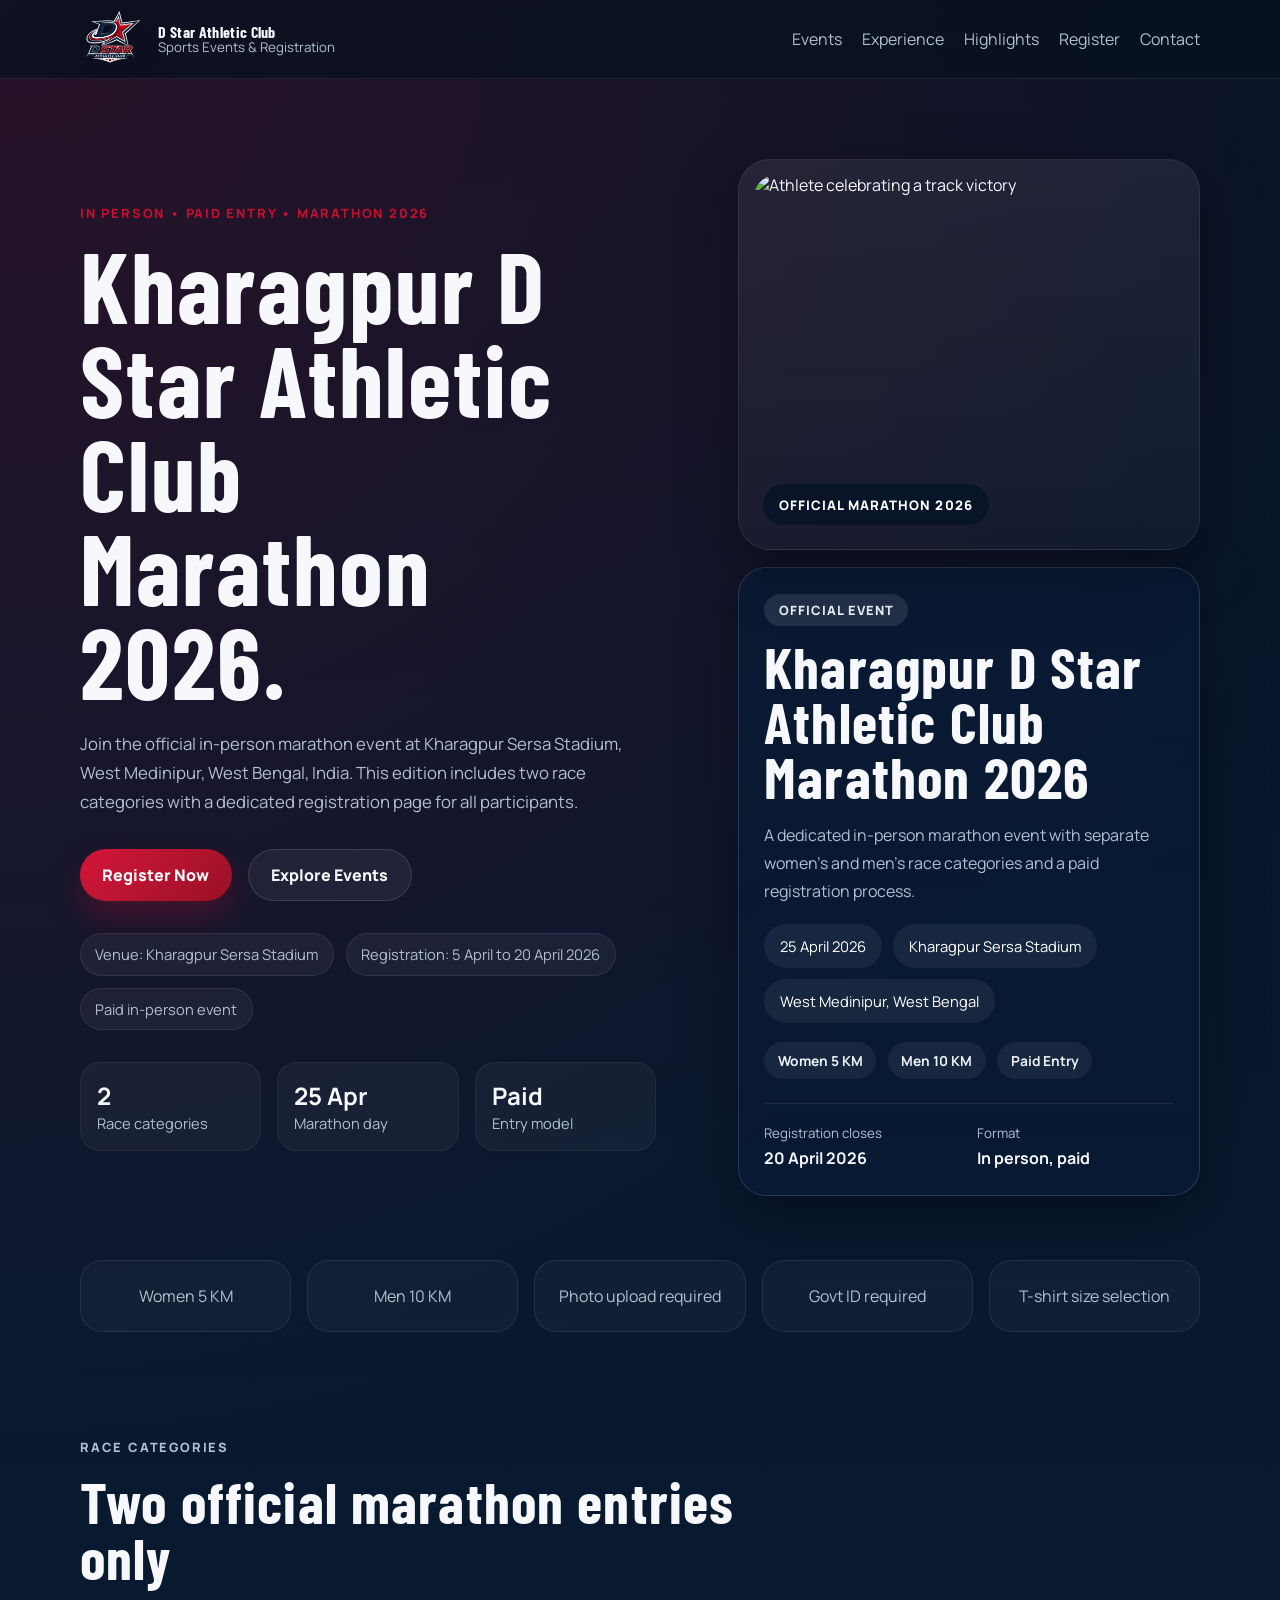
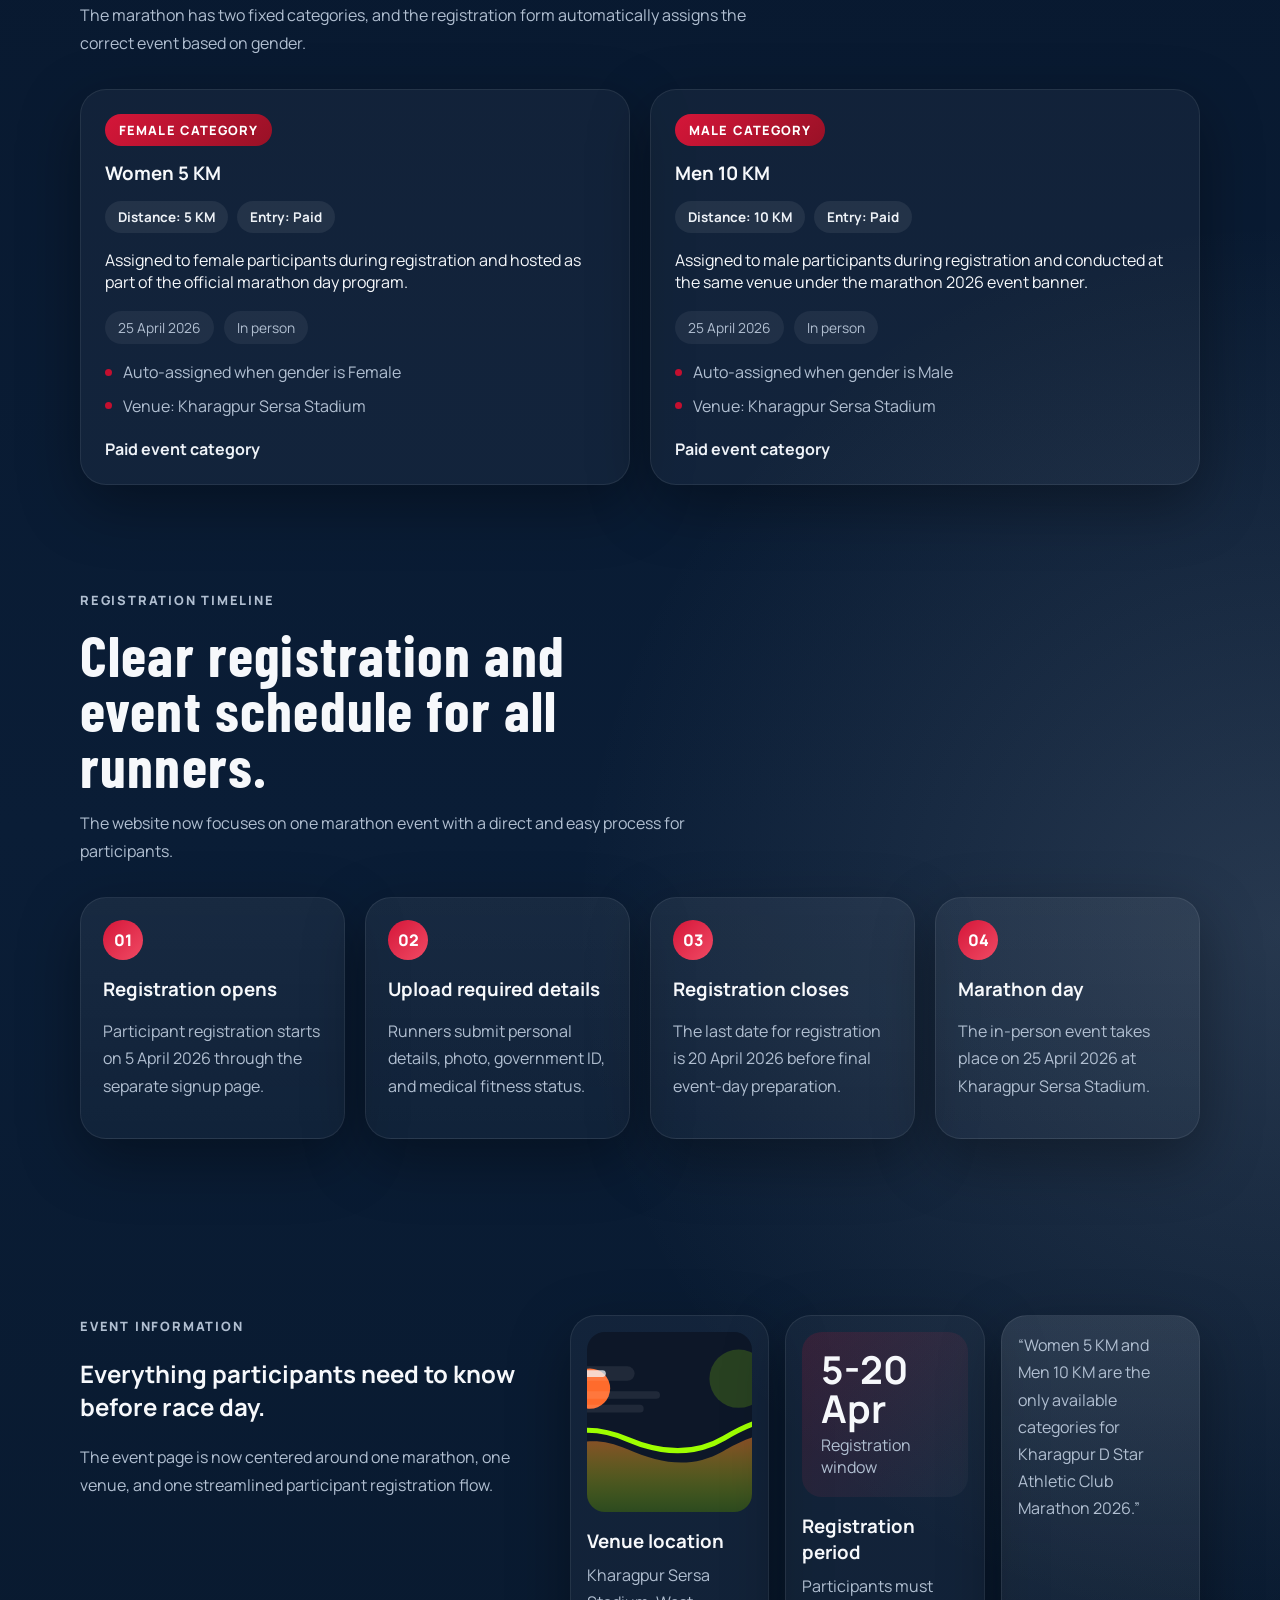
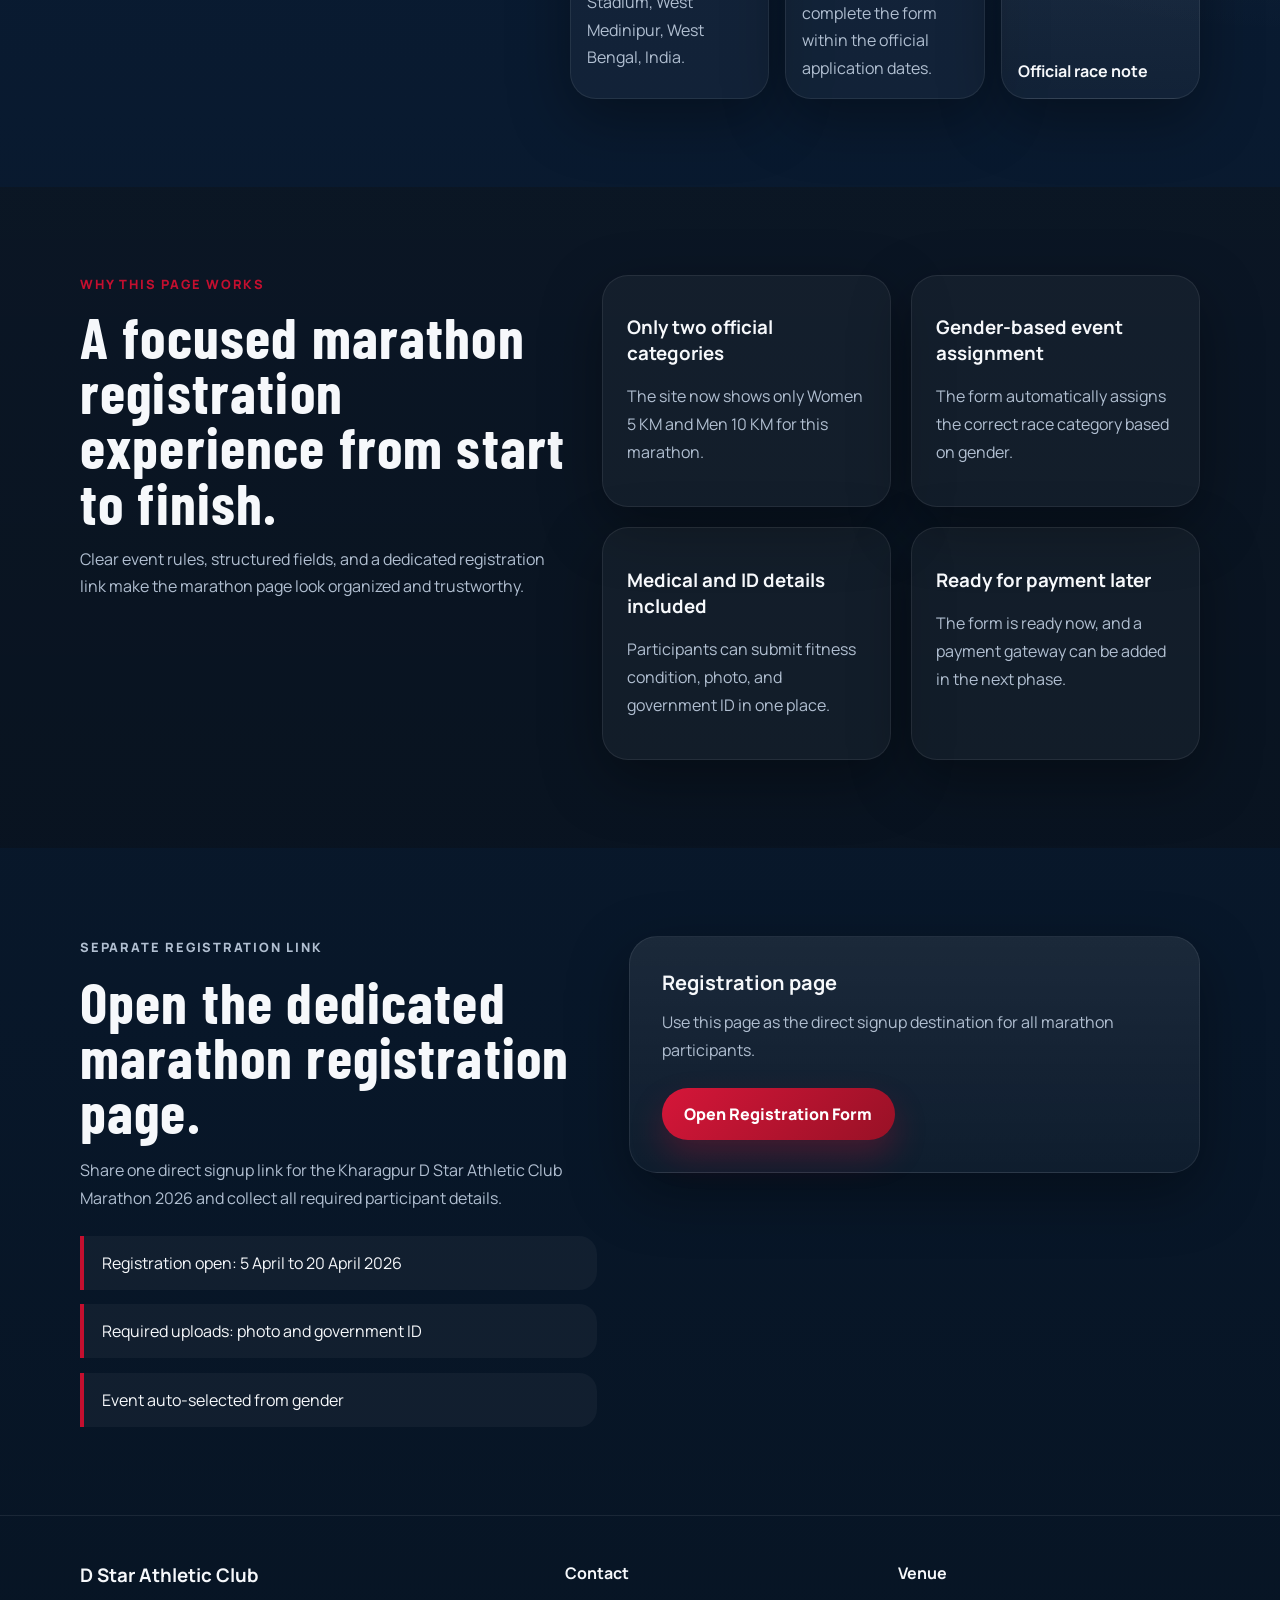
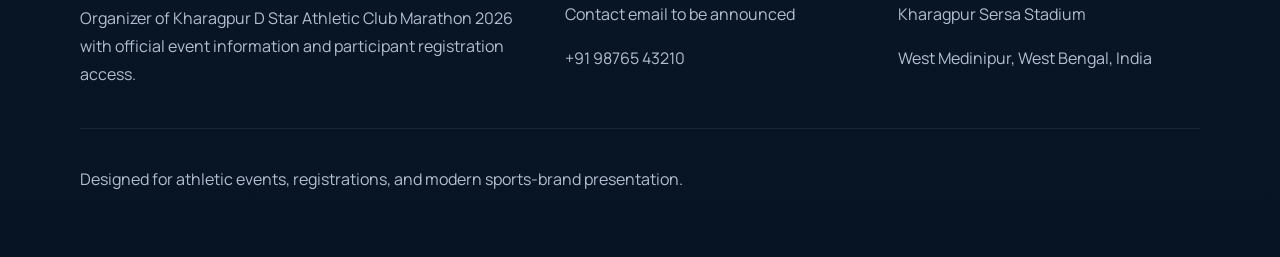
==== index.html @ 52918bdb "Update marathon website content and registration flow" ====
<!DOCTYPE html>
<html lang="en">
  <head>
    <meta charset="UTF-8" />
    <meta name="viewport" content="width=device-width, initial-scale=1.0" />
    <title>Kharagpur D Star Athletic Club Marathon 2026</title>
    <meta
      name="description"
      content="Register for the Kharagpur D Star Athletic Club Marathon 2026 at Sersa Stadium, West Medinipur, West Bengal, India."
    />
    <meta
      name="keywords"
      content="Kharagpur D Star Athletic Club Marathon 2026, D Star Athletic Club, Kharagpur marathon, West Medinipur marathon, West Bengal marathon, marathon registration, women 5 km, men 10 km"
    />
    <meta name="author" content="D Star Athletic Club" />
    <meta name="robots" content="index, follow" />
    <meta property="og:type" content="website" />
    <meta property="og:title" content="Kharagpur D Star Athletic Club Marathon 2026 | D Star Athletic Club" />
    <meta
      property="og:description"
      content="Official event page for Kharagpur D Star Athletic Club Marathon 2026 with venue details, race categories, and registration information."
    />
    <meta property="og:site_name" content="D Star Athletic Club" />
    <meta property="og:image" content="./assets/logo.png" />
    <meta name="twitter:card" content="summary_large_image" />
    <meta name="twitter:title" content="Kharagpur D Star Athletic Club Marathon 2026 | D Star Athletic Club" />
    <meta
      name="twitter:description"
      content="Official marathon event page for Kharagpur D Star Athletic Club Marathon 2026."
    />
    <meta name="twitter:image" content="./assets/logo.png" />
    <script type="application/ld+json">
      {
        "@context": "https://schema.org",
        "@type": "SportsEvent",
        "name": "Kharagpur D Star Athletic Club Marathon 2026",
        "description": "Official in-person paid marathon event organized by D Star Athletic Club with Women 5 KM and Men 10 KM categories.",
        "eventAttendanceMode": "https://schema.org/OfflineEventAttendanceMode",
        "eventStatus": "https://schema.org/EventScheduled",
        "startDate": "2026-04-25",
        "location": {
          "@type": "Place",
          "name": "Kharagpur Sersa Stadium",
          "address": {
            "@type": "PostalAddress",
            "addressLocality": "Kharagpur",
            "addressRegion": "West Bengal",
            "addressCountry": "India"
          }
        },
        "organizer": {
          "@type": "SportsOrganization",
          "name": "D Star Athletic Club"
        }
      }
    </script>
    <link rel="preconnect" href="https://fonts.googleapis.com" />
    <link rel="preconnect" href="https://fonts.gstatic.com" crossorigin />
    <link
      href="https://fonts.googleapis.com/css2?family=Barlow+Condensed:wght@500;600;700&family=Manrope:wght@400;500;700;800&display=swap"
      rel="stylesheet"
    />
    <link rel="stylesheet" href="./styles.css" />
  </head>
  <body>
    <header class="site-header">
      <div class="container nav">
        <a class="brand" href="#top">
          <img class="brand-logo" src="./assets/logo.png" alt="D Star Athletic Club logo" />
          <span class="brand-text">
            <strong>D Star Athletic Club</strong>
            <small>Sports Events & Registration</small>
          </span>
        </a>
        <button class="menu-toggle" id="menuToggle" aria-expanded="false" aria-controls="siteNav" aria-label="Open menu">
          <span></span>
          <span></span>
          <span></span>
        </button>
        <nav class="nav-links" id="siteNav">
          <a href="#events">Events</a>
          <a href="#experience">Experience</a>
          <a href="#highlights">Highlights</a>
          <a href="./register.html">Register</a>
          <a href="#contact">Contact</a>
        </nav>
      </div>
    </header>

    <main id="top">
      <section class="hero">
        <div class="container hero-grid">
          <div class="hero-copy">
            <p class="eyebrow">In Person • Paid Entry • Marathon 2026</p>
            <h1>Kharagpur D Star Athletic Club Marathon 2026.</h1>
            <p class="hero-text">
              Join the official in-person marathon event at Kharagpur Sersa
              Stadium, West Medinipur, West Bengal, India. This edition includes
              two race categories with a dedicated registration page for all participants.
            </p>
            <div class="hero-actions">
              <a class="button button-primary" href="./register.html">Register Now</a>
              <a class="button button-secondary" href="#events">Explore Events</a>
            </div>
            <div class="trust-row">
              <span>Venue: Kharagpur Sersa Stadium</span>
              <span>Registration: 5 April to 20 April 2026</span>
              <span>Paid in-person event</span>
            </div>
            <div class="hero-stats">
              <div>
                <strong>2</strong>
                <span>Race categories</span>
              </div>
              <div>
                <strong>25 Apr</strong>
                <span>Marathon day</span>
              </div>
              <div>
                <strong>Paid</strong>
                <span>Entry model</span>
              </div>
            </div>
          </div>

          <div class="hero-panel">
            <div class="hero-visual-shell">
              <img
                class="hero-visual"
                src="https://cdn.britannica.com/15/257915-050-B3391057/Noah-Lyles-gold-medal-win-Mens-Relay-World-Athletics-Championships-Budapest-2023.jpg"
                alt="Athlete celebrating a track victory"
              />
              <div class="hero-visual-badge">Official Marathon 2026</div>
            </div>
            <div class="floating-card hero-event-card">
              <span class="chip">Official Event</span>
              <h2>Kharagpur D Star Athletic Club Marathon 2026</h2>
              <p>
                A dedicated in-person marathon event with separate women’s and
                men’s race categories and a paid registration process.
              </p>
              <ul class="event-meta">
                <li>25 April 2026</li>
                <li>Kharagpur Sersa Stadium</li>
                <li>West Medinipur, West Bengal</li>
              </ul>
              <div class="hero-card-highlights">
                <span>Women 5 KM</span>
                <span>Men 10 KM</span>
                <span>Paid Entry</span>
              </div>
              <div class="panel-footer">
                <div>
                  <small>Registration closes</small>
                  <strong>20 April 2026</strong>
                </div>
                <div>
                  <small>Format</small>
                  <strong>In person, paid</strong>
                </div>
              </div>
            </div>
          </div>
        </div>
      </section>

      <section class="partner-strip" aria-label="Program strengths">
        <div class="container partner-row">
          <span>Women 5 KM</span>
          <span>Men 10 KM</span>
          <span>Photo upload required</span>
          <span>Govt ID required</span>
          <span>T-shirt size selection</span>
        </div>
      </section>

      <section class="section" id="events">
        <div class="container">
          <div class="section-heading">
            <p class="eyebrow">Race Categories</p>
            <h2>Two official marathon entries only</h2>
            <p>
              The marathon has two fixed categories, and the registration form
              automatically assigns the correct event based on gender.
            </p>
          </div>

          <div class="event-grid event-grid-two">
            <article class="info-card">
              <span class="event-tag">Female Category</span>
              <h3>Women 5 KM</h3>
              <div class="event-quickline">
                <span>Distance: 5 KM</span>
                <span>Entry: Paid</span>
              </div>
              <p>
                Assigned to female participants during registration and hosted
                as part of the official marathon day program.
              </p>
              <div class="card-meta">
                <span>25 April 2026</span>
                <span>In person</span>
              </div>
              <ul class="event-points">
                <li>Auto-assigned when gender is Female</li>
                <li>Venue: Kharagpur Sersa Stadium</li>
              </ul>
              <strong>Paid event category</strong>
            </article>
            <article class="info-card">
              <span class="event-tag">Male Category</span>
              <h3>Men 10 KM</h3>
              <div class="event-quickline">
                <span>Distance: 10 KM</span>
                <span>Entry: Paid</span>
              </div>
              <p>
                Assigned to male participants during registration and conducted
                at the same venue under the marathon 2026 event banner.
              </p>
              <div class="card-meta">
                <span>25 April 2026</span>
                <span>In person</span>
              </div>
              <ul class="event-points">
                <li>Auto-assigned when gender is Male</li>
                <li>Venue: Kharagpur Sersa Stadium</li>
              </ul>
              <strong>Paid event category</strong>
            </article>
          </div>
        </div>
      </section>

      <section class="section schedule-section" id="experience">
        <div class="container">
          <div class="section-heading narrow">
            <p class="eyebrow">Registration Timeline</p>
            <h2>Clear registration and event schedule for all runners.</h2>
            <p>
              The website now focuses on one marathon event with a direct and
              easy process for participants.
            </p>
          </div>
          <div class="timeline-grid">
            <article class="timeline-card">
              <span>01</span>
              <h3>Registration opens</h3>
              <p>Participant registration starts on 5 April 2026 through the separate signup page.</p>
            </article>
            <article class="timeline-card">
              <span>02</span>
              <h3>Upload required details</h3>
              <p>Runners submit personal details, photo, government ID, and medical fitness status.</p>
            </article>
            <article class="timeline-card">
              <span>03</span>
              <h3>Registration closes</h3>
              <p>The last date for registration is 20 April 2026 before final event-day preparation.</p>
            </article>
            <article class="timeline-card">
              <span>04</span>
              <h3>Marathon day</h3>
              <p>The in-person event takes place on 25 April 2026 at Kharagpur Sersa Stadium.</p>
            </article>
          </div>
        </div>
      </section>

      <section class="section gallery-section">
        <div class="container gallery-grid">
          <div class="gallery-copy">
            <p class="eyebrow">Event Information</p>
            <h2>Everything participants need to know before race day.</h2>
            <p>
              The event page is now centered around one marathon, one venue,
              and one streamlined participant registration flow.
            </p>
          </div>
          <div class="gallery-cards">
            <article class="gallery-card">
              <img src="./assets/event-wave.svg" alt="Abstract football arena event artwork" />
              <div>
                <h3>Venue location</h3>
                <p>Kharagpur Sersa Stadium, West Medinipur, West Bengal, India.</p>
              </div>
            </article>
            <article class="gallery-card">
              <div class="gallery-stat">
                <strong>5-20 Apr</strong>
                <span>Registration window</span>
              </div>
              <div>
                <h3>Registration period</h3>
                <p>Participants must complete the form within the official application dates.</p>
              </div>
            </article>
            <article class="gallery-card quote-card">
              <p>
                “Women 5 KM and Men 10 KM are the only available categories for
                Kharagpur D Star Athletic Club Marathon 2026.”
              </p>
              <strong>Official race note</strong>
            </article>
          </div>
        </div>
      </section>

      <section class="section section-dark" id="highlights">
        <div class="container highlights-grid">
          <div>
            <p class="eyebrow">Why This Page Works</p>
            <h2>A focused marathon registration experience from start to finish.</h2>
            <p class="section-lead">
              Clear event rules, structured fields, and a dedicated registration
              link make the marathon page look organized and trustworthy.
            </p>
          </div>
          <div class="feature-list">
            <article class="feature-item">
              <h3>Only two official categories</h3>
              <p>
                The site now shows only Women 5 KM and Men 10 KM for this marathon.
              </p>
            </article>
            <article class="feature-item">
              <h3>Gender-based event assignment</h3>
              <p>
                The form automatically assigns the correct race category based on gender.
              </p>
            </article>
            <article class="feature-item">
              <h3>Medical and ID details included</h3>
              <p>
                Participants can submit fitness condition, photo, and government ID in one place.
              </p>
            </article>
            <article class="feature-item">
              <h3>Ready for payment later</h3>
              <p>
                The form is ready now, and a payment gateway can be added in the next phase.
              </p>
            </article>
          </div>
        </div>
      </section>

      <section class="section registration-section" id="register">
        <div class="container cta-panel">
          <div class="registration-copy">
            <p class="eyebrow">Separate Registration Link</p>
            <h2>Open the dedicated marathon registration page.</h2>
            <p>
              Share one direct signup link for the Kharagpur D Star Athletic Club
              Marathon 2026 and collect all required participant details.
            </p>
            <div class="check-list">
              <div>Registration open: 5 April to 20 April 2026</div>
              <div>Required uploads: photo and government ID</div>
              <div>Event auto-selected from gender</div>
            </div>
          </div>
          <div class="cta-box">
            <strong>Registration page</strong>
            <p>Use this page as the direct signup destination for all marathon participants.</p>
            <a class="button button-primary" href="./register.html">Open Registration Form</a>
          </div>
        </div>
      </section>
    </main>

    <footer class="site-footer" id="contact">
      <div class="container footer-grid">
        <div>
          <h3>D Star Athletic Club</h3>
          <p>
            Organizer of Kharagpur D Star Athletic Club Marathon 2026 with
            official event information and participant registration access.
          </p>
        </div>
        <div>
          <h4>Contact</h4>
          <p>Contact email to be announced</p>
          <p>+91 98765 43210</p>
        </div>
        <div>
          <h4>Venue</h4>
          <p>Kharagpur Sersa Stadium</p>
          <p>West Medinipur, West Bengal, India</p>
        </div>
      </div>
      <div class="container footer-bottom">
        <p>Designed for athletic events, registrations, and modern sports-brand presentation.</p>
      </div>
    </footer>

    <script src="./script.js"></script>
  </body>
</html>
---- styles.css ----
:root {
  --bg: #061326;
  --bg-soft: #0d2442;
  --panel: rgba(8, 26, 52, 0.82);
  --panel-solid: #0c2240;
  --panel-border: rgba(190, 201, 216, 0.18);
  --text: #f6f8fb;
  --muted: #b1bfd1;
  --primary: #c40f2f;
  --primary-deep: #981126;
  --accent: #d7dde6;
  --accent-soft: #eef2f7;
  --white: #ffffff;
  --shadow: 0 20px 60px rgba(0, 0, 0, 0.34);
}

* {
  box-sizing: border-box;
}

html {
  scroll-behavior: smooth;
}

body {
  margin: 0;
  font-family: "Manrope", sans-serif;
  color: var(--text);
  overflow-x: hidden;
  background:
    radial-gradient(circle at top left, rgba(196, 15, 47, 0.18), transparent 28%),
    radial-gradient(circle at right, rgba(215, 221, 230, 0.14), transparent 25%),
    linear-gradient(180deg, #061326 0%, #0a1d36 48%, #071423 100%);
}

a {
  color: inherit;
  text-decoration: none;
}

.container {
  width: min(1120px, calc(100% - 2rem));
  margin: 0 auto;
}

.site-header {
  position: sticky;
  top: 0;
  z-index: 10;
  backdrop-filter: blur(18px);
  background: rgba(8, 17, 31, 0.72);
  border-bottom: 1px solid rgba(255, 255, 255, 0.08);
}

.nav {
  display: flex;
  align-items: center;
  justify-content: space-between;
  gap: 1.5rem;
  min-height: 78px;
  position: relative;
}

.brand {
  display: inline-flex;
  align-items: center;
  gap: 0.9rem;
}

.brand-logo {
  width: 64px;
  height: 64px;
  object-fit: contain;
  filter: drop-shadow(0 10px 20px rgba(0, 0, 0, 0.28));
}

.brand-text {
  display: flex;
  flex-direction: column;
  line-height: 1.05;
}

.brand-text strong,
.hero h1,
.section-heading h2,
.highlights-grid h2,
.registration-copy h2,
.floating-card h2 {
  font-family: "Barlow Condensed", sans-serif;
  letter-spacing: 0.02em;
}

.brand-text small {
  color: var(--muted);
}

.nav-links {
  display: flex;
  gap: 1.25rem;
  color: var(--muted);
}

.nav-links a:hover {
  color: var(--white);
}

.menu-toggle {
  display: none;
  width: 48px;
  height: 48px;
  padding: 0;
  border: 1px solid rgba(255, 255, 255, 0.12);
  border-radius: 14px;
  background: rgba(255, 255, 255, 0.04);
  cursor: pointer;
}

.menu-toggle span {
  display: block;
  width: 18px;
  height: 2px;
  margin: 4px auto;
  background: var(--white);
  border-radius: 999px;
}

.hero {
  padding: 5rem 0 4rem;
  position: relative;
}

.hero-grid,
.registration-grid,
.highlights-grid,
.footer-grid {
  display: grid;
  gap: 2rem;
}

.inner-hero-grid,
.cta-panel {
  display: grid;
  grid-template-columns: 0.95fr 1.05fr;
  gap: 2rem;
  align-items: start;
}

.form-stack {
  display: grid;
  gap: 1.25rem;
}

.hero-grid,
.registration-grid {
  grid-template-columns: 1.15fr 0.85fr;
  align-items: center;
}

.eyebrow {
  margin: 0 0 1rem;
  color: var(--primary);
  text-transform: uppercase;
  letter-spacing: 0.14em;
  font-size: 0.8rem;
  font-weight: 800;
}

.hero h1 {
  margin: 0;
  font-size: clamp(3rem, 9vw, 6.2rem);
  line-height: 0.95;
  max-width: 11ch;
}

.hero-text,
.section-heading p,
.registration-copy p,
.feature-item p,
.site-footer p,
.floating-card p {
  color: var(--muted);
  line-height: 1.75;
}

.hero-text {
  max-width: 58ch;
  font-size: 1.05rem;
  margin: 1.25rem 0 0;
}

.hero-actions {
  display: flex;
  flex-wrap: wrap;
  gap: 1rem;
  margin: 2rem 0;
}

.trust-row {
  display: flex;
  flex-wrap: wrap;
  gap: 0.75rem;
  margin-bottom: 2rem;
}

.trust-row span {
  padding: 0.65rem 0.9rem;
  border-radius: 999px;
  background: rgba(255, 255, 255, 0.05);
  border: 1px solid rgba(255, 255, 255, 0.08);
  color: var(--muted);
  font-size: 0.92rem;
}

.button {
  display: inline-flex;
  align-items: center;
  justify-content: center;
  min-height: 52px;
  padding: 0 1.4rem;
  border-radius: 999px;
  font-weight: 800;
  transition: transform 0.2s ease, box-shadow 0.2s ease, background 0.2s ease;
}

.button:hover {
  transform: translateY(-2px);
}

.button-primary {
  background: linear-gradient(135deg, #d51639, var(--primary-deep));
  color: #ffffff;
  box-shadow: 0 16px 32px rgba(196, 15, 47, 0.28);
}

.button-secondary {
  background: rgba(255, 255, 255, 0.06);
  border: 1px solid rgba(255, 255, 255, 0.12);
}

.button-full {
  width: 100%;
  border: 0;
  cursor: pointer;
  font-family: inherit;
  font-size: 1rem;
}

.hero-stats {
  display: grid;
  grid-template-columns: repeat(3, minmax(0, 1fr));
  gap: 1rem;
  max-width: 36rem;
}

.hero-stats div {
  padding: 1rem;
  border-radius: 20px;
  background: rgba(255, 255, 255, 0.04);
  border: 1px solid rgba(255, 255, 255, 0.06);
}

.hero-stats strong {
  display: block;
  font-size: 1.5rem;
}

.hero-stats span {
  color: var(--muted);
  font-size: 0.92rem;
}

.hero-panel {
  display: grid;
  gap: 1.1rem;
  align-content: start;
}

.hero-visual-shell {
  position: relative;
  overflow: hidden;
  padding: 0.9rem;
  border-radius: 32px;
  background: linear-gradient(180deg, rgba(255, 255, 255, 0.07), rgba(255, 255, 255, 0.03));
  border: 1px solid rgba(255, 255, 255, 0.08);
  box-shadow: var(--shadow);
}

.hero-visual {
  display: block;
  width: 100%;
  height: 360px;
  object-fit: cover;
  object-position: center top;
  border-radius: 26px;
}

.hero-visual-badge {
  position: absolute;
  left: 1.5rem;
  bottom: 1.5rem;
  padding: 0.7rem 1rem;
  border-radius: 999px;
  background: rgba(6, 19, 38, 0.82);
  color: var(--white);
  font-size: 0.82rem;
  font-weight: 800;
  letter-spacing: 0.08em;
  text-transform: uppercase;
}

.floating-card {
  border-radius: 28px;
  padding: 1.6rem;
  border: 1px solid var(--panel-border);
  background: var(--panel);
  box-shadow: var(--shadow);
}

.hero-event-card {
  background:
    linear-gradient(180deg, rgba(8, 26, 52, 0.92), rgba(8, 26, 52, 0.82)),
    linear-gradient(135deg, rgba(196, 15, 47, 0.1), transparent 60%);
}

.panel-footer {
  display: grid;
  grid-template-columns: repeat(2, minmax(0, 1fr));
  gap: 1rem;
  margin-top: 1.5rem;
  padding-top: 1.25rem;
  border-top: 1px solid rgba(255, 255, 255, 0.08);
}

.panel-footer small {
  display: block;
  color: var(--muted);
  margin-bottom: 0.35rem;
}

.panel-footer strong {
  font-size: 1rem;
}

.hero-card-highlights {
  display: flex;
  flex-wrap: wrap;
  gap: 0.7rem;
  margin-top: 1.2rem;
}

.hero-card-highlights span {
  padding: 0.55rem 0.85rem;
  border-radius: 999px;
  background: rgba(255, 255, 255, 0.06);
  color: var(--accent-soft);
  font-size: 0.86rem;
  font-weight: 700;
}

.chip,
.event-tag {
  display: inline-flex;
  align-items: center;
  gap: 0.4rem;
  min-height: 32px;
  padding: 0 0.9rem;
  border-radius: 999px;
  font-size: 0.8rem;
  font-weight: 800;
  text-transform: uppercase;
  letter-spacing: 0.08em;
}

.chip {
  color: var(--accent-soft);
  background: rgba(215, 221, 230, 0.12);
}

.event-tag {
  color: #ffffff;
  background: linear-gradient(135deg, #d51639, var(--primary-deep));
}

.floating-card h2,
.section-heading h2,
.highlights-grid h2,
.registration-copy h2 {
  margin: 0.8rem 0;
  font-size: clamp(2.2rem, 5vw, 3.6rem);
  line-height: 0.96;
}

.event-meta {
  margin: 1.2rem 0 0;
  padding: 0;
  list-style: none;
  display: flex;
  flex-wrap: wrap;
  gap: 0.7rem;
}

.event-meta li {
  padding: 0.75rem 1rem;
  border-radius: 999px;
  color: var(--white);
  background: rgba(255, 255, 255, 0.06);
  font-size: 0.92rem;
}

.section {
  padding: 5.5rem 0;
}

.inner-hero {
  padding: 5rem 0 4rem;
}

.inner-title {
  margin: 0;
  font-family: "Barlow Condensed", sans-serif;
  font-size: clamp(2.8rem, 8vw, 5rem);
  line-height: 0.96;
}

.partner-strip {
  padding: 0 0 1rem;
}

.partner-row {
  display: grid;
  grid-template-columns: repeat(5, minmax(0, 1fr));
  gap: 1rem;
}

.partner-row span {
  display: grid;
  place-items: center;
  min-height: 72px;
  text-align: center;
  border-radius: 22px;
  color: var(--muted);
  border: 1px solid rgba(255, 255, 255, 0.08);
  background: rgba(255, 255, 255, 0.03);
}

.section-heading {
  max-width: 44rem;
  margin-bottom: 2rem;
}

.section-heading.narrow {
  max-width: 38rem;
}

.event-grid,
.feature-list,
.timeline-grid {
  display: grid;
  gap: 1.25rem;
}

.event-grid {
  grid-template-columns: repeat(3, minmax(0, 1fr));
}

.event-grid-two {
  grid-template-columns: repeat(2, minmax(0, 1fr));
}

.info-card,
.feature-item,
.registration-form,
.timeline-card,
.mini-panel {
  border-radius: 26px;
  border: 1px solid rgba(255, 255, 255, 0.08);
  background: rgba(255, 255, 255, 0.04);
  box-shadow: var(--shadow);
}

.info-card,
.feature-item {
  padding: 1.5rem;
}

.info-card h3,
.feature-item h3,
.site-footer h3,
.site-footer h4 {
  margin: 0.9rem 0 0.7rem;
}

.info-card strong {
  display: inline-block;
  margin-top: 1.2rem;
  color: var(--accent-soft);
}

.event-quickline {
  display: flex;
  flex-wrap: wrap;
  gap: 0.6rem;
  margin: 0.9rem 0 0.7rem;
}

.event-quickline span {
  padding: 0.45rem 0.8rem;
  border-radius: 999px;
  background: rgba(255, 255, 255, 0.07);
  color: var(--accent-soft);
  font-size: 0.84rem;
  font-weight: 700;
}

.event-points {
  margin: 1rem 0 0;
  padding: 0;
  list-style: none;
  display: grid;
  gap: 0.55rem;
}

.event-points li {
  color: var(--muted);
  line-height: 1.55;
  padding-left: 1.1rem;
  position: relative;
}

.event-points li::before {
  content: "";
  position: absolute;
  left: 0;
  top: 0.55rem;
  width: 0.42rem;
  height: 0.42rem;
  border-radius: 999px;
  background: var(--primary);
}

.card-meta {
  display: flex;
  flex-wrap: wrap;
  gap: 0.65rem;
  margin-top: 1.1rem;
}

.card-meta span {
  padding: 0.45rem 0.8rem;
  border-radius: 999px;
  background: rgba(255, 255, 255, 0.06);
  color: var(--muted);
  font-size: 0.86rem;
}

.schedule-section {
  padding-top: 1rem;
}

.timeline-grid {
  grid-template-columns: repeat(4, minmax(0, 1fr));
}

.timeline-card {
  padding: 1.4rem;
  background: linear-gradient(180deg, rgba(255, 255, 255, 0.06), rgba(255, 255, 255, 0.03));
}

.timeline-card span {
  display: inline-grid;
  place-items: center;
  width: 2.5rem;
  height: 2.5rem;
  border-radius: 999px;
  background: linear-gradient(135deg, #d51639, #f04a64);
  color: #ffffff;
  font-weight: 800;
}

.timeline-card h3 {
  margin: 1rem 0 0.65rem;
}

.timeline-card p,
.section-lead {
  color: var(--muted);
  line-height: 1.7;
}

.gallery-grid {
  display: grid;
  grid-template-columns: 0.85fr 1.15fr;
  gap: 1.5rem;
  align-items: start;
}

.gallery-copy p {
  color: var(--muted);
  line-height: 1.75;
}

.gallery-cards {
  display: grid;
  grid-template-columns: repeat(3, minmax(0, 1fr));
  gap: 1rem;
}

.gallery-card {
  min-height: 100%;
  padding: 1rem;
  border-radius: 26px;
  border: 1px solid rgba(255, 255, 255, 0.08);
  background: rgba(255, 255, 255, 0.04);
  box-shadow: var(--shadow);
}

.gallery-card img {
  display: block;
  width: 100%;
  height: 180px;
  object-fit: cover;
  border-radius: 18px;
  margin-bottom: 1rem;
}

.gallery-card h3 {
  margin: 0 0 0.5rem;
}

.gallery-card p {
  margin: 0;
  color: var(--muted);
  line-height: 1.7;
}

.gallery-stat {
  display: grid;
  place-items: start;
  gap: 0.35rem;
  padding: 1.2rem;
  margin-bottom: 1rem;
  border-radius: 20px;
  background: linear-gradient(135deg, rgba(196, 15, 47, 0.18), rgba(255, 255, 255, 0.03));
}

.gallery-stat strong {
  font-size: 2.4rem;
  line-height: 1;
}

.gallery-stat span,
.footer-bottom p {
  color: var(--muted);
}

.quote-card {
  display: flex;
  flex-direction: column;
  justify-content: space-between;
  background: linear-gradient(180deg, rgba(215, 221, 230, 0.12), rgba(255, 255, 255, 0.04));
}

.quote-card strong {
  margin-top: 1rem;
}

.section-dark {
  background:
    linear-gradient(180deg, rgba(255, 255, 255, 0.02), rgba(255, 255, 255, 0.01)),
    rgba(5, 11, 20, 0.55);
}

.highlights-grid {
  grid-template-columns: 0.9fr 1.1fr;
}

.feature-list {
  grid-template-columns: repeat(2, minmax(0, 1fr));
}

.registration-section {
  position: relative;
}

.selection-panel {
  padding: 1.4rem;
  border-radius: 28px;
  border: 1px solid rgba(255, 255, 255, 0.08);
  background: linear-gradient(180deg, rgba(255, 255, 255, 0.08), rgba(255, 255, 255, 0.03));
  box-shadow: var(--shadow);
}

.event-selection-grid {
  display: grid;
  grid-template-columns: repeat(2, minmax(0, 1fr));
  gap: 1rem;
}

.event-choice {
  padding: 1rem;
  text-align: left;
  border-radius: 22px;
  border: 1px solid rgba(255, 255, 255, 0.08);
  background: rgba(255, 255, 255, 0.04);
  color: var(--text);
  cursor: pointer;
  transition: transform 0.2s ease, border-color 0.2s ease, background 0.2s ease;
}

.event-choice:hover {
  transform: translateY(-2px);
  border-color: rgba(196, 15, 47, 0.45);
}

.event-choice.is-selected {
  background: linear-gradient(180deg, rgba(196, 15, 47, 0.18), rgba(255, 255, 255, 0.04));
  border-color: rgba(196, 15, 47, 0.7);
  box-shadow: 0 18px 32px rgba(196, 15, 47, 0.12);
}

.event-choice strong,
.event-choice small,
.selected-event-banner strong,
.success-card h4 {
  display: block;
}

.event-choice strong {
  margin: 0.5rem 0 0.35rem;
  font-size: 1rem;
}

.event-choice small {
  color: var(--muted);
  line-height: 1.5;
}

.event-choice-line {
  display: block;
  margin-top: 0.45rem;
  color: var(--muted);
  font-size: 0.88rem;
  line-height: 1.45;
}

.event-choice-tag,
.success-badge {
  display: inline-flex;
  align-items: center;
  min-height: 28px;
  padding: 0 0.75rem;
  border-radius: 999px;
  background: rgba(255, 255, 255, 0.08);
  color: var(--accent-soft);
  font-size: 0.78rem;
  font-weight: 800;
  text-transform: uppercase;
  letter-spacing: 0.08em;
}

.cta-box {
  padding: 2rem;
  border-radius: 28px;
  border: 1px solid rgba(255, 255, 255, 0.08);
  background: linear-gradient(180deg, rgba(255, 255, 255, 0.08), rgba(255, 255, 255, 0.03));
  box-shadow: var(--shadow);
}

.cta-box strong {
  display: block;
  margin-bottom: 0.75rem;
  font-size: 1.25rem;
}

.cta-box p {
  margin: 0 0 1.5rem;
  color: var(--muted);
  line-height: 1.75;
}

.check-list {
  display: grid;
  gap: 0.9rem;
  margin-top: 1.5rem;
}

.check-list div {
  padding: 1rem 1.1rem;
  border-left: 4px solid var(--primary);
  border-radius: 0 18px 18px 0;
  background: rgba(255, 255, 255, 0.04);
}

.mini-panel {
  margin-top: 1.4rem;
  padding: 1.2rem 1.25rem;
  background: linear-gradient(180deg, rgba(196, 15, 47, 0.12), rgba(255, 255, 255, 0.03));
}

.payment-note {
  margin-bottom: 1rem;
}

.mini-panel strong {
  display: block;
  margin-bottom: 0.5rem;
}

.mini-panel p {
  margin: 0;
  color: var(--muted);
}

.registration-form {
  padding: 1.6rem;
  background: linear-gradient(180deg, rgba(255, 255, 255, 0.08), rgba(255, 255, 255, 0.03));
}

.selected-event-banner {
  margin-bottom: 1.1rem;
  padding: 1rem 1.1rem;
  border-radius: 18px;
  background: rgba(255, 255, 255, 0.05);
  border: 1px solid rgba(255, 255, 255, 0.08);
}

.selected-event-banner span {
  display: block;
  margin-bottom: 0.35rem;
  color: var(--muted);
  font-size: 0.85rem;
}

.form-grid {
  display: grid;
  grid-template-columns: repeat(2, minmax(0, 1fr));
  gap: 1rem;
}

.form-heading {
  margin-bottom: 1.2rem;
}

.form-heading h3 {
  margin: 0 0 0.35rem;
  font-size: 1.5rem;
}

.form-heading p {
  margin: 0;
  color: var(--muted);
}

.registration-form label {
  display: block;
  margin-bottom: 1rem;
  font-weight: 700;
  color: var(--white);
}

.registration-form input,
.registration-form select,
.registration-form textarea {
  width: 100%;
  margin-top: 0.45rem;
  min-height: 52px;
  padding: 0 1rem;
  border-radius: 16px;
  border: 1px solid rgba(255, 255, 255, 0.1);
  background: rgba(6, 12, 22, 0.6);
  color: var(--white);
  font: inherit;
}

.registration-form textarea {
  min-height: 120px;
  padding: 1rem;
  resize: vertical;
}

.registration-form input[type="file"] {
  padding: 0.8rem;
}

.registration-form input:focus,
.registration-form select:focus,
.registration-form textarea:focus {
  outline: none;
  border-color: rgba(196, 15, 47, 0.7);
  box-shadow: 0 0 0 4px rgba(196, 15, 47, 0.16);
}

.registration-form input::placeholder {
  color: #8ea0bb;
}

.registration-form select option {
  color: #111827;
}

.success-card {
  margin-top: 1rem;
  padding: 1.15rem;
  border-radius: 20px;
  border: 1px solid rgba(255, 255, 255, 0.08);
  background: linear-gradient(180deg, rgba(196, 15, 47, 0.18), rgba(255, 255, 255, 0.04));
}

.success-card h4 {
  margin: 0.8rem 0 0.45rem;
}

.success-card p {
  margin: 0;
  color: var(--accent-soft);
  line-height: 1.7;
}

.site-footer {
  padding: 2rem 0 3rem;
  border-top: 1px solid rgba(255, 255, 255, 0.08);
}

.footer-grid {
  grid-template-columns: 1.2fr 0.8fr 0.8fr;
}

.footer-bottom {
  margin-top: 1.5rem;
  padding-top: 1.25rem;
  border-top: 1px solid rgba(255, 255, 255, 0.08);
}

@media (max-width: 920px) {
  .hero-grid,
  .registration-grid,
  .highlights-grid,
  .gallery-grid,
  .inner-hero-grid,
  .cta-panel,
  .event-selection-grid,
  .form-grid,
  .event-grid,
  .partner-row,
  .timeline-grid,
  .feature-list,
  .footer-grid,
  .gallery-cards {
    grid-template-columns: 1fr;
  }
}

@media (max-width: 720px) {
  .nav {
    min-height: 72px;
  }

  .menu-toggle {
    display: inline-block;
  }

  .nav-links {
    position: absolute;
    top: calc(100% + 0.5rem);
    left: 0;
    right: 0;
    display: none;
    flex-direction: column;
    padding: 0.8rem;
    border-radius: 20px;
    background: rgba(10, 20, 37, 0.97);
    border: 1px solid rgba(255, 255, 255, 0.08);
    box-shadow: var(--shadow);
  }

  .nav-links.is-open {
    display: flex;
  }

  .nav-links a {
    padding: 0.8rem 0.9rem;
    border-radius: 14px;
  }

  .nav-links a:hover {
    background: rgba(255, 255, 255, 0.06);
  }

  .hero {
    padding-top: 3rem;
  }

  .hero-stats {
    grid-template-columns: 1fr;
  }

  .hero h1 {
    max-width: none;
  }

  .panel-footer {
    grid-template-columns: 1fr;
  }

  .hero-visual-shell {
    width: 100%;
  }

  .hero-visual {
    height: 280px;
  }

  .info-card {
    padding: 1.2rem;
  }

  .event-choice {
    padding: 1rem 0.95rem;
  }

  .event-choice strong {
    font-size: 1.05rem;
  }

  .event-choice-line {
    font-size: 0.84rem;
  }

  .event-quickline {
    gap: 0.45rem;
  }

  .event-quickline span,
  .card-meta span {
    width: 100%;
    justify-content: center;
    text-align: center;
  }

  .registration-form,
  .info-card,
  .feature-item,
  .timeline-card,
  .mini-panel,
  .floating-card {
    border-radius: 22px;
  }
}
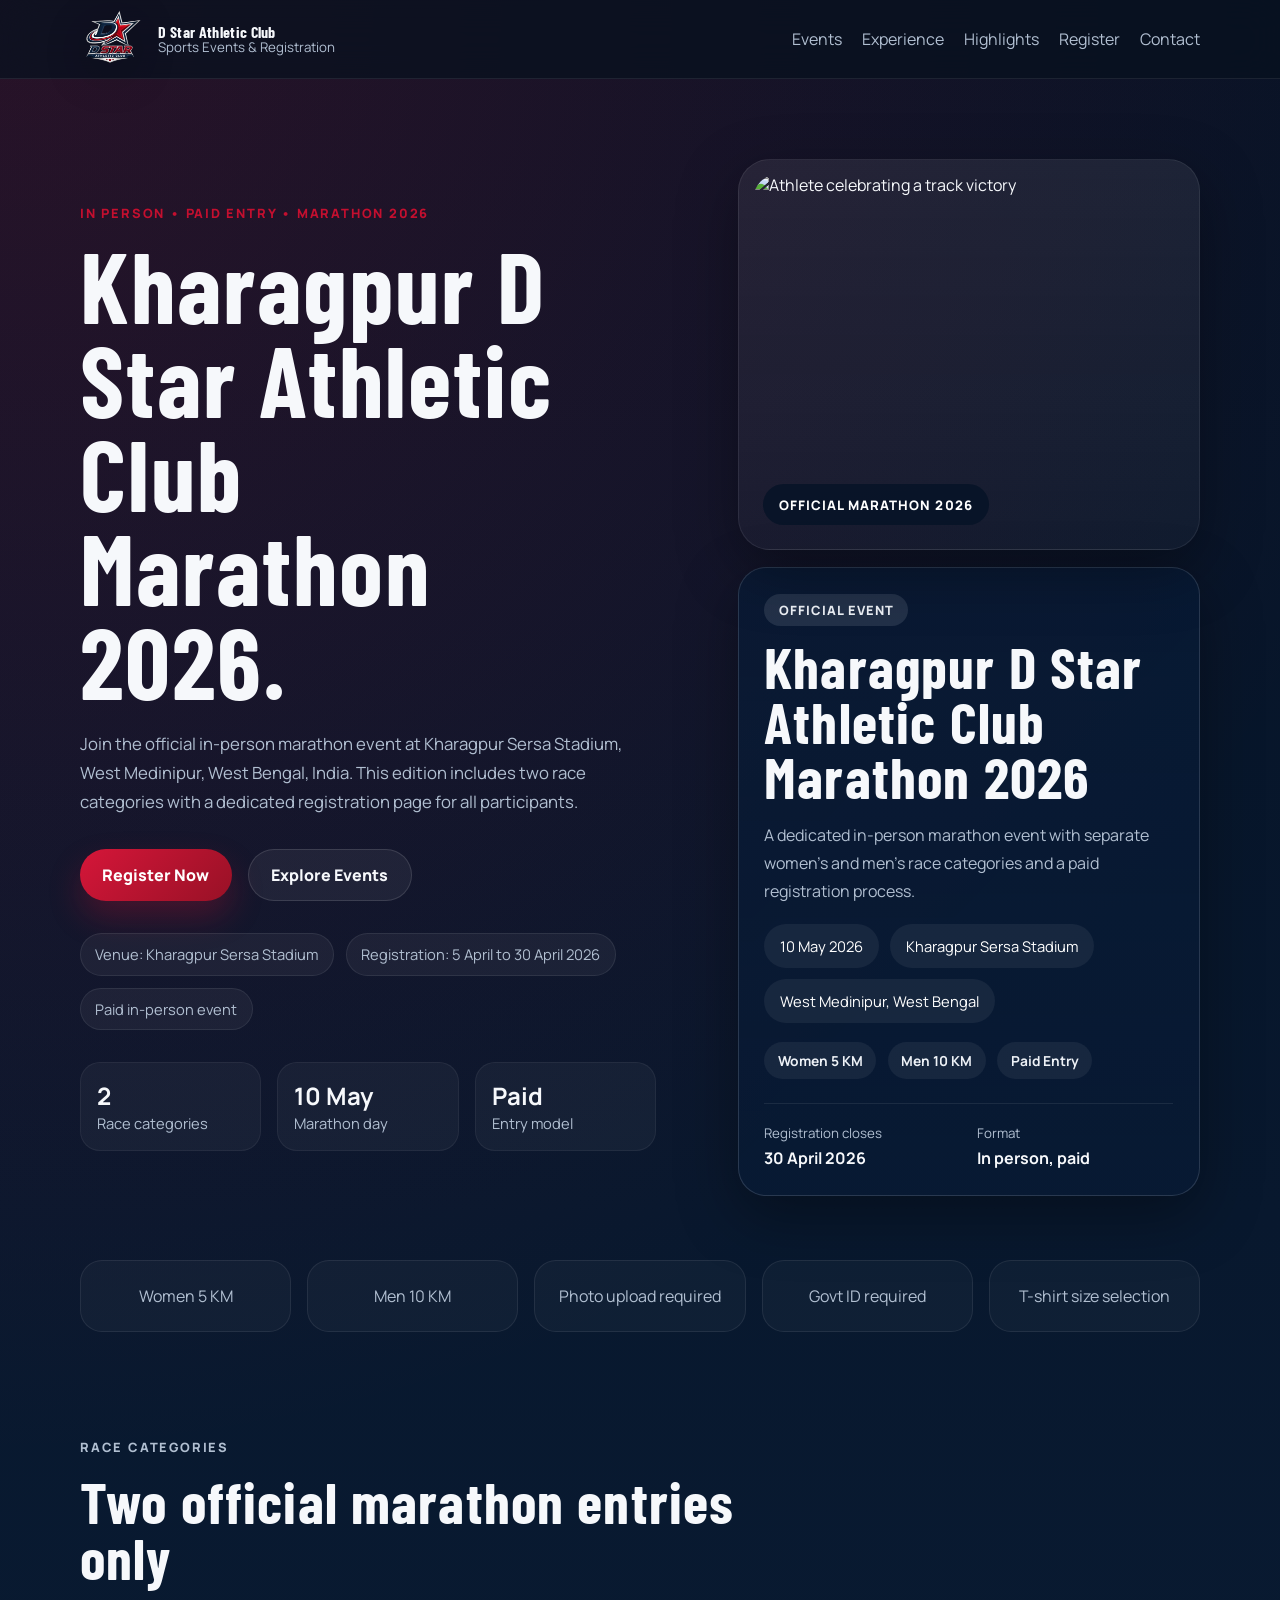
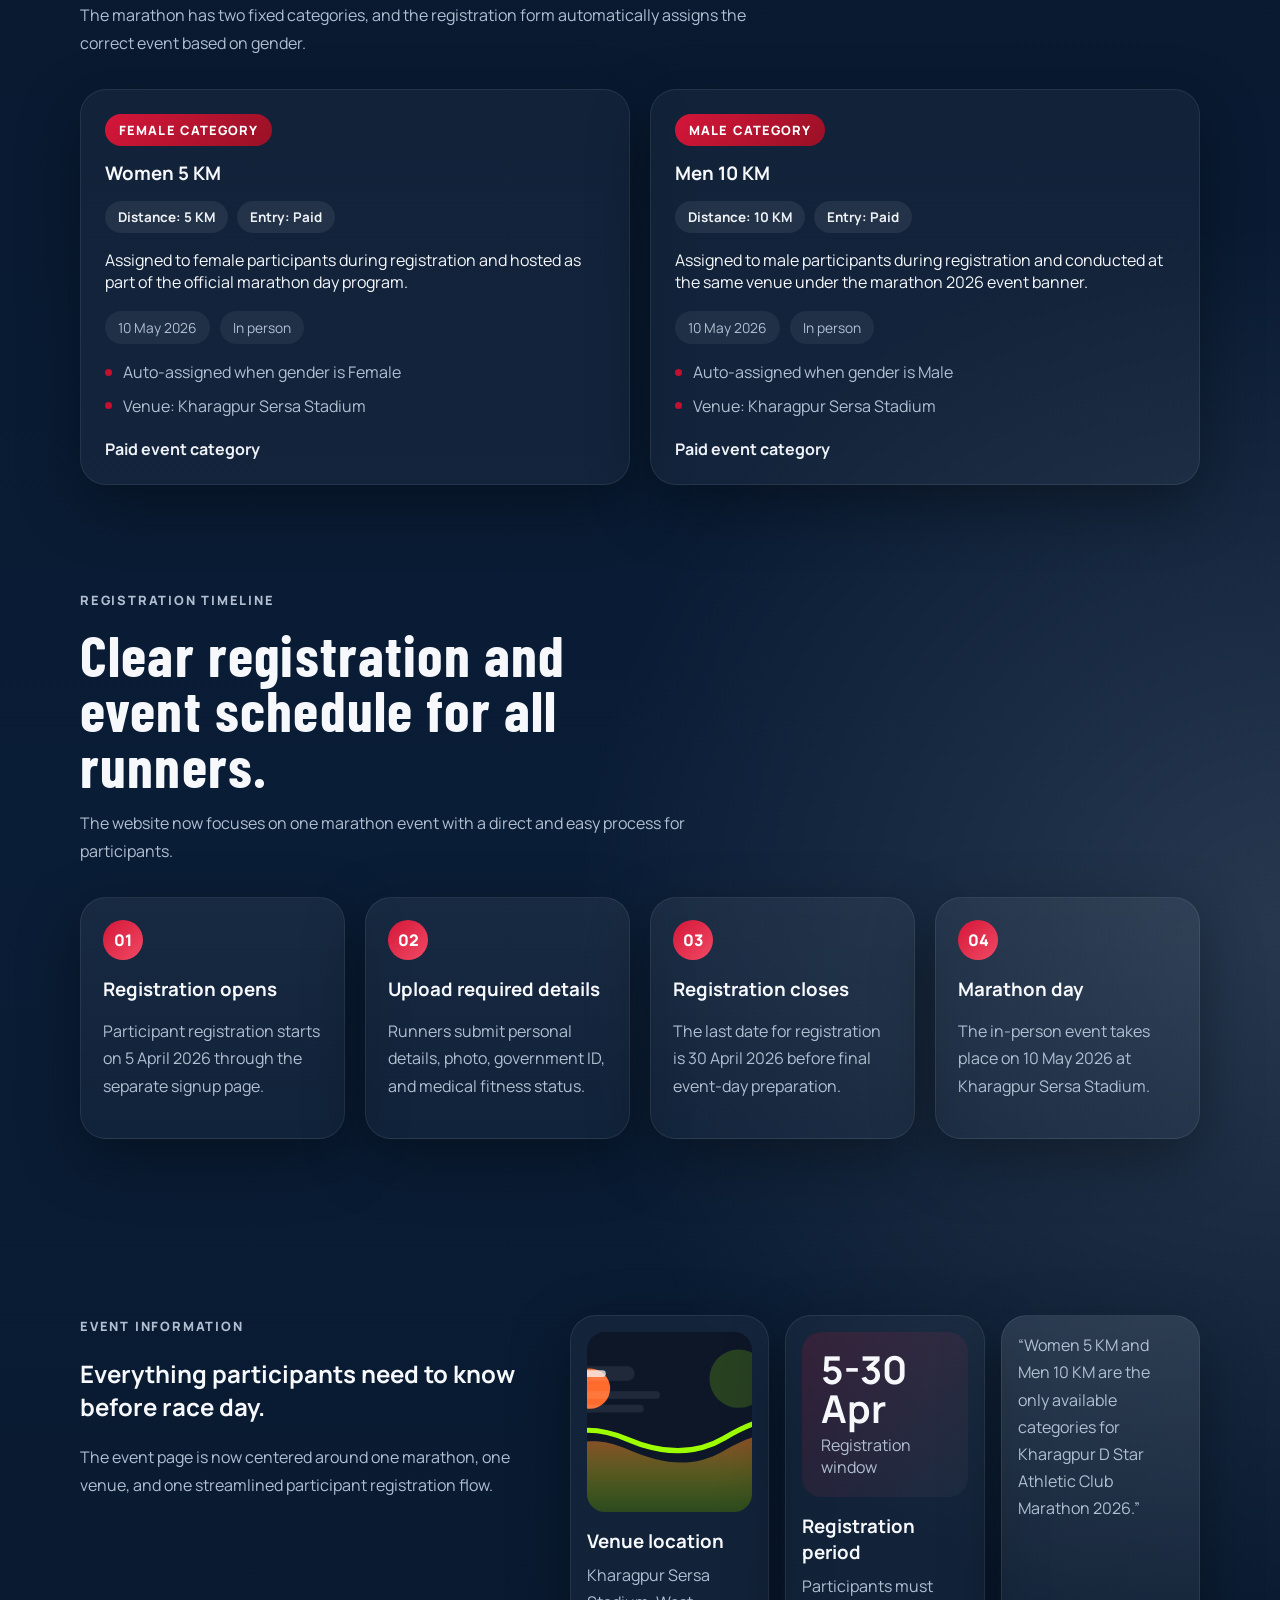
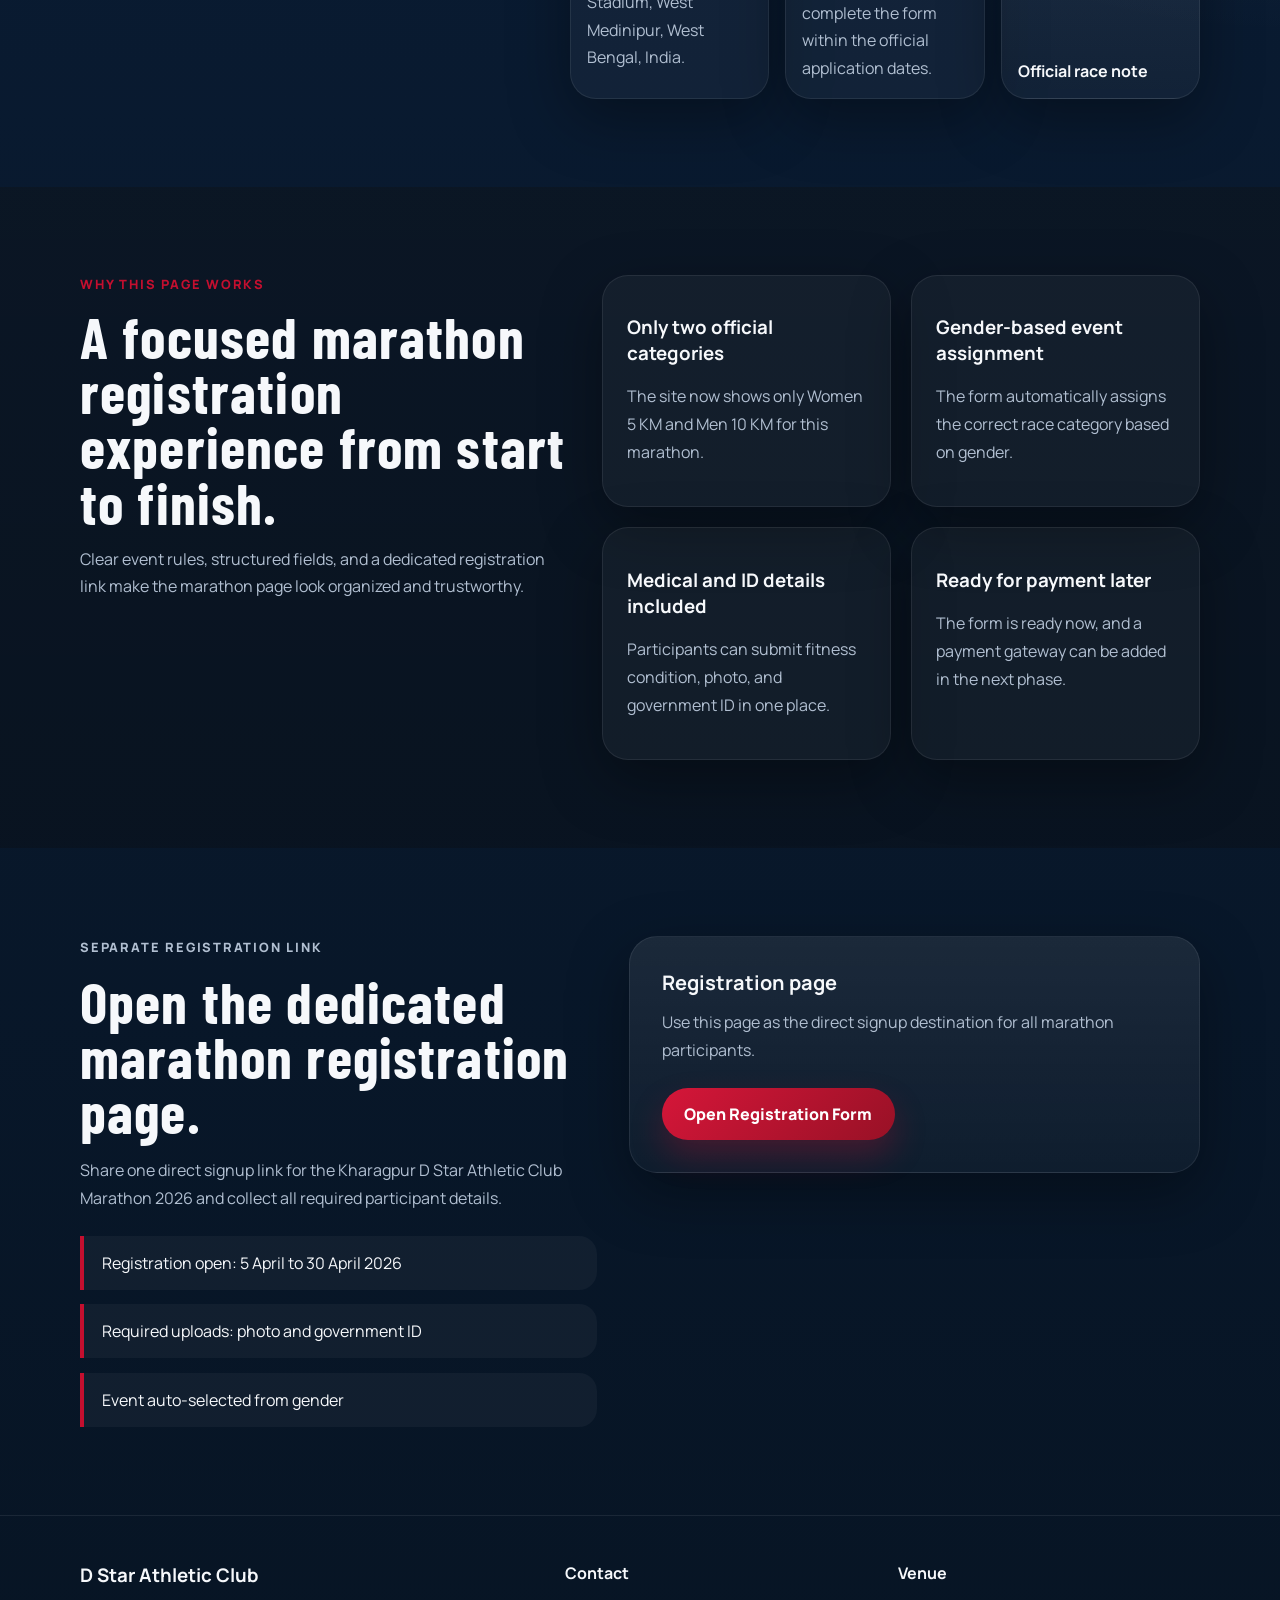
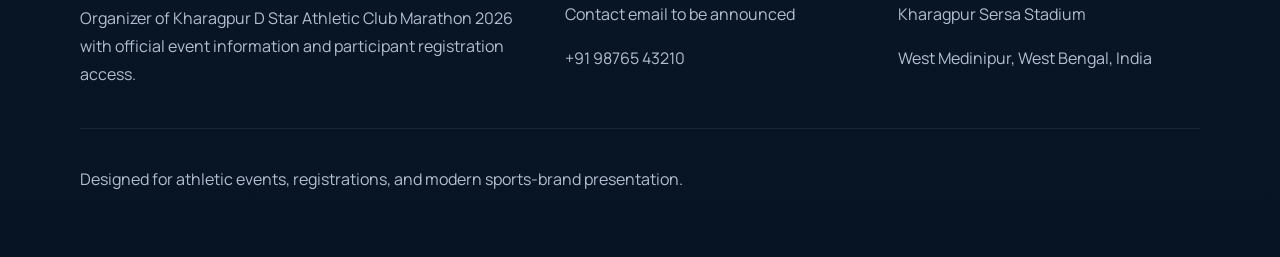
==== commit 6a27e038: "Update marathon and registration dates" ====
--- a/index.html
+++ b/index.html
@@ -37,7 +37,7 @@
         "description": "Official in-person paid marathon event organized by D Star Athletic Club with Women 5 KM and Men 10 KM categories.",
         "eventAttendanceMode": "https://schema.org/OfflineEventAttendanceMode",
         "eventStatus": "https://schema.org/EventScheduled",
-        "startDate": "2026-04-25",
+        "startDate": "2026-05-10",
         "location": {
           "@type": "Place",
           "name": "Kharagpur Sersa Stadium",
@@ -104,7 +104,7 @@
             </div>
             <div class="trust-row">
               <span>Venue: Kharagpur Sersa Stadium</span>
-              <span>Registration: 5 April to 20 April 2026</span>
+              <span>Registration: 5 April to 30 April 2026</span>
               <span>Paid in-person event</span>
             </div>
             <div class="hero-stats">
@@ -113,7 +113,7 @@
                 <span>Race categories</span>
               </div>
               <div>
-                <strong>25 Apr</strong>
+                <strong>10 May</strong>
                 <span>Marathon day</span>
               </div>
               <div>
@@ -140,7 +140,7 @@
                 men’s race categories and a paid registration process.
               </p>
               <ul class="event-meta">
-                <li>25 April 2026</li>
+                <li>10 May 2026</li>
                 <li>Kharagpur Sersa Stadium</li>
                 <li>West Medinipur, West Bengal</li>
               </ul>
@@ -152,7 +152,7 @@
               <div class="panel-footer">
                 <div>
                   <small>Registration closes</small>
-                  <strong>20 April 2026</strong>
+                  <strong>30 April 2026</strong>
                 </div>
                 <div>
                   <small>Format</small>
@@ -198,7 +198,7 @@
                 as part of the official marathon day program.
               </p>
               <div class="card-meta">
-                <span>25 April 2026</span>
+                <span>10 May 2026</span>
                 <span>In person</span>
               </div>
               <ul class="event-points">
@@ -219,7 +219,7 @@
                 at the same venue under the marathon 2026 event banner.
               </p>
               <div class="card-meta">
-                <span>25 April 2026</span>
+                <span>10 May 2026</span>
                 <span>In person</span>
               </div>
               <ul class="event-points">
@@ -256,12 +256,12 @@
             <article class="timeline-card">
               <span>03</span>
               <h3>Registration closes</h3>
-              <p>The last date for registration is 20 April 2026 before final event-day preparation.</p>
+              <p>The last date for registration is 30 April 2026 before final event-day preparation.</p>
             </article>
             <article class="timeline-card">
               <span>04</span>
               <h3>Marathon day</h3>
-              <p>The in-person event takes place on 25 April 2026 at Kharagpur Sersa Stadium.</p>
+              <p>The in-person event takes place on 10 May 2026 at Kharagpur Sersa Stadium.</p>
             </article>
           </div>
         </div>
@@ -287,7 +287,7 @@
             </article>
             <article class="gallery-card">
               <div class="gallery-stat">
-                <strong>5-20 Apr</strong>
+                <strong>5-30 Apr</strong>
                 <span>Registration window</span>
               </div>
               <div>
@@ -355,7 +355,7 @@
               Marathon 2026 and collect all required participant details.
             </p>
             <div class="check-list">
-              <div>Registration open: 5 April to 20 April 2026</div>
+              <div>Registration open: 5 April to 30 April 2026</div>
               <div>Required uploads: photo and government ID</div>
               <div>Event auto-selected from gender</div>
             </div>
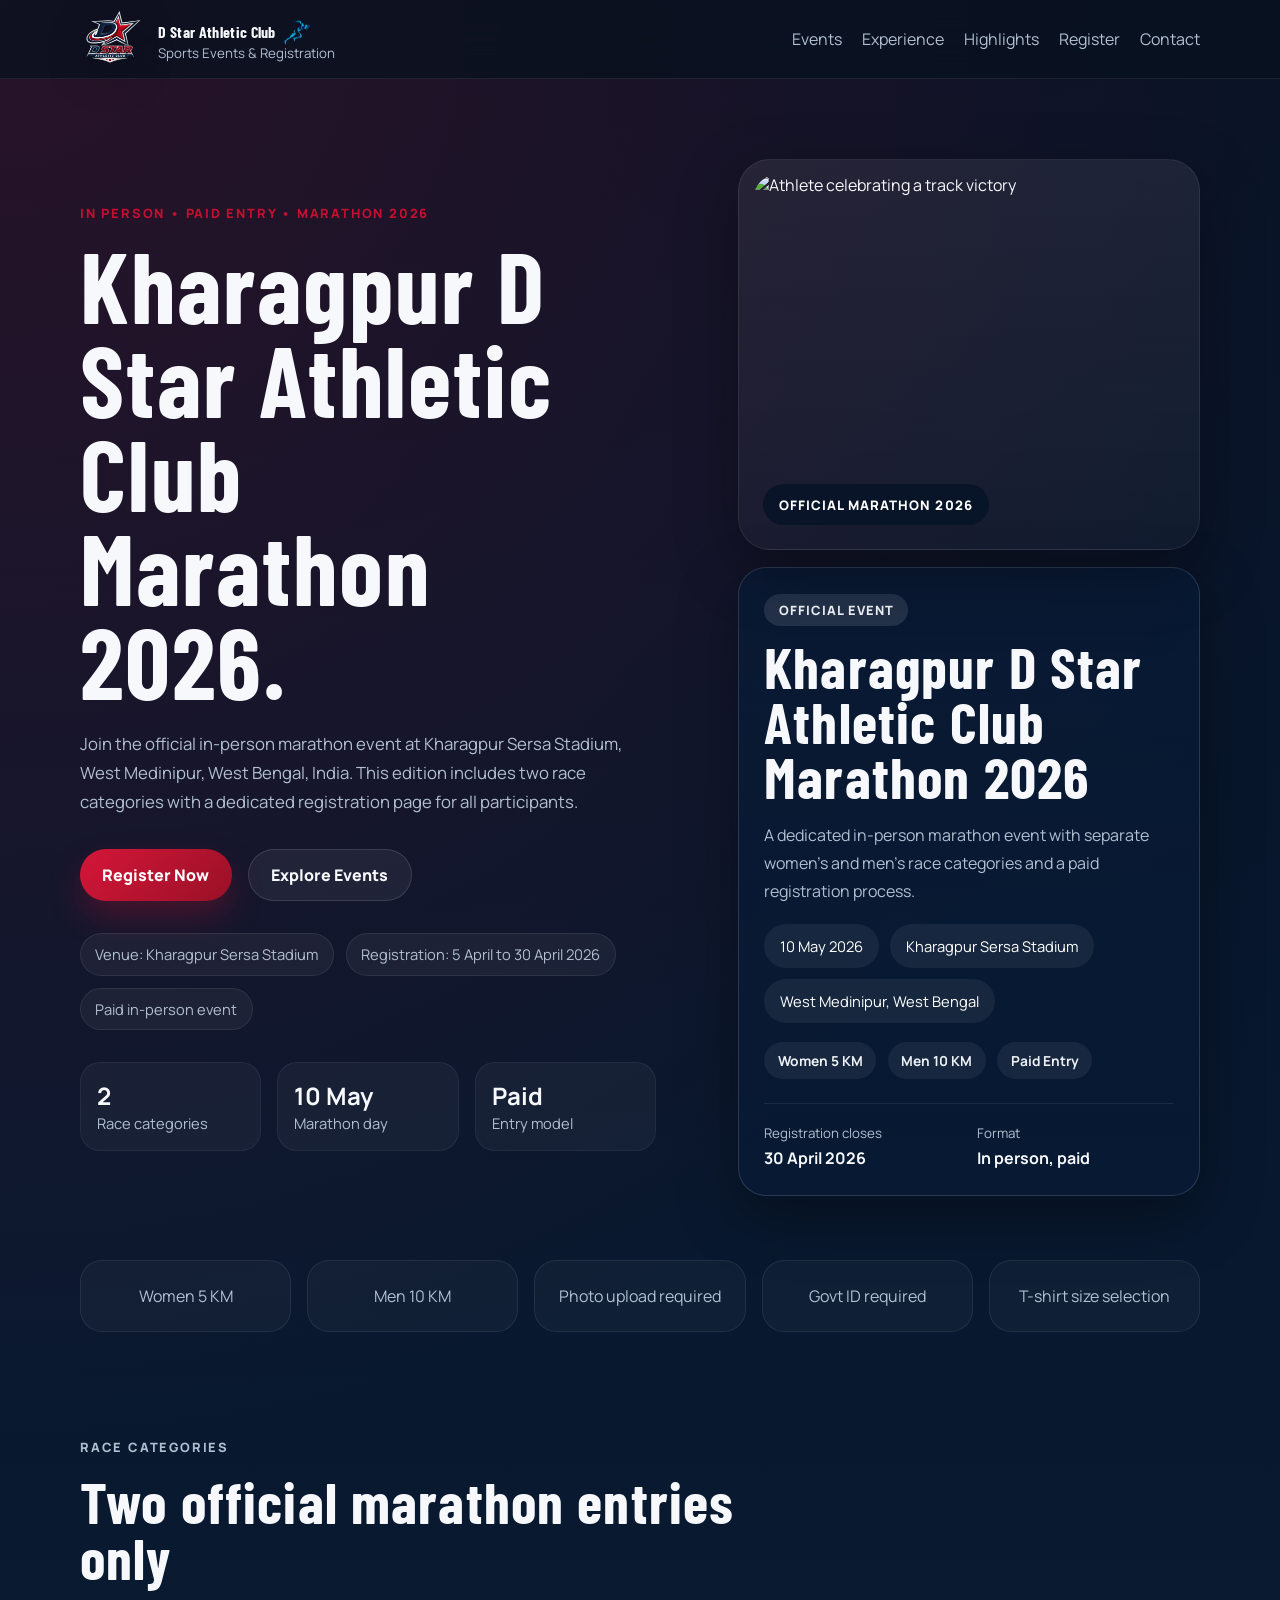
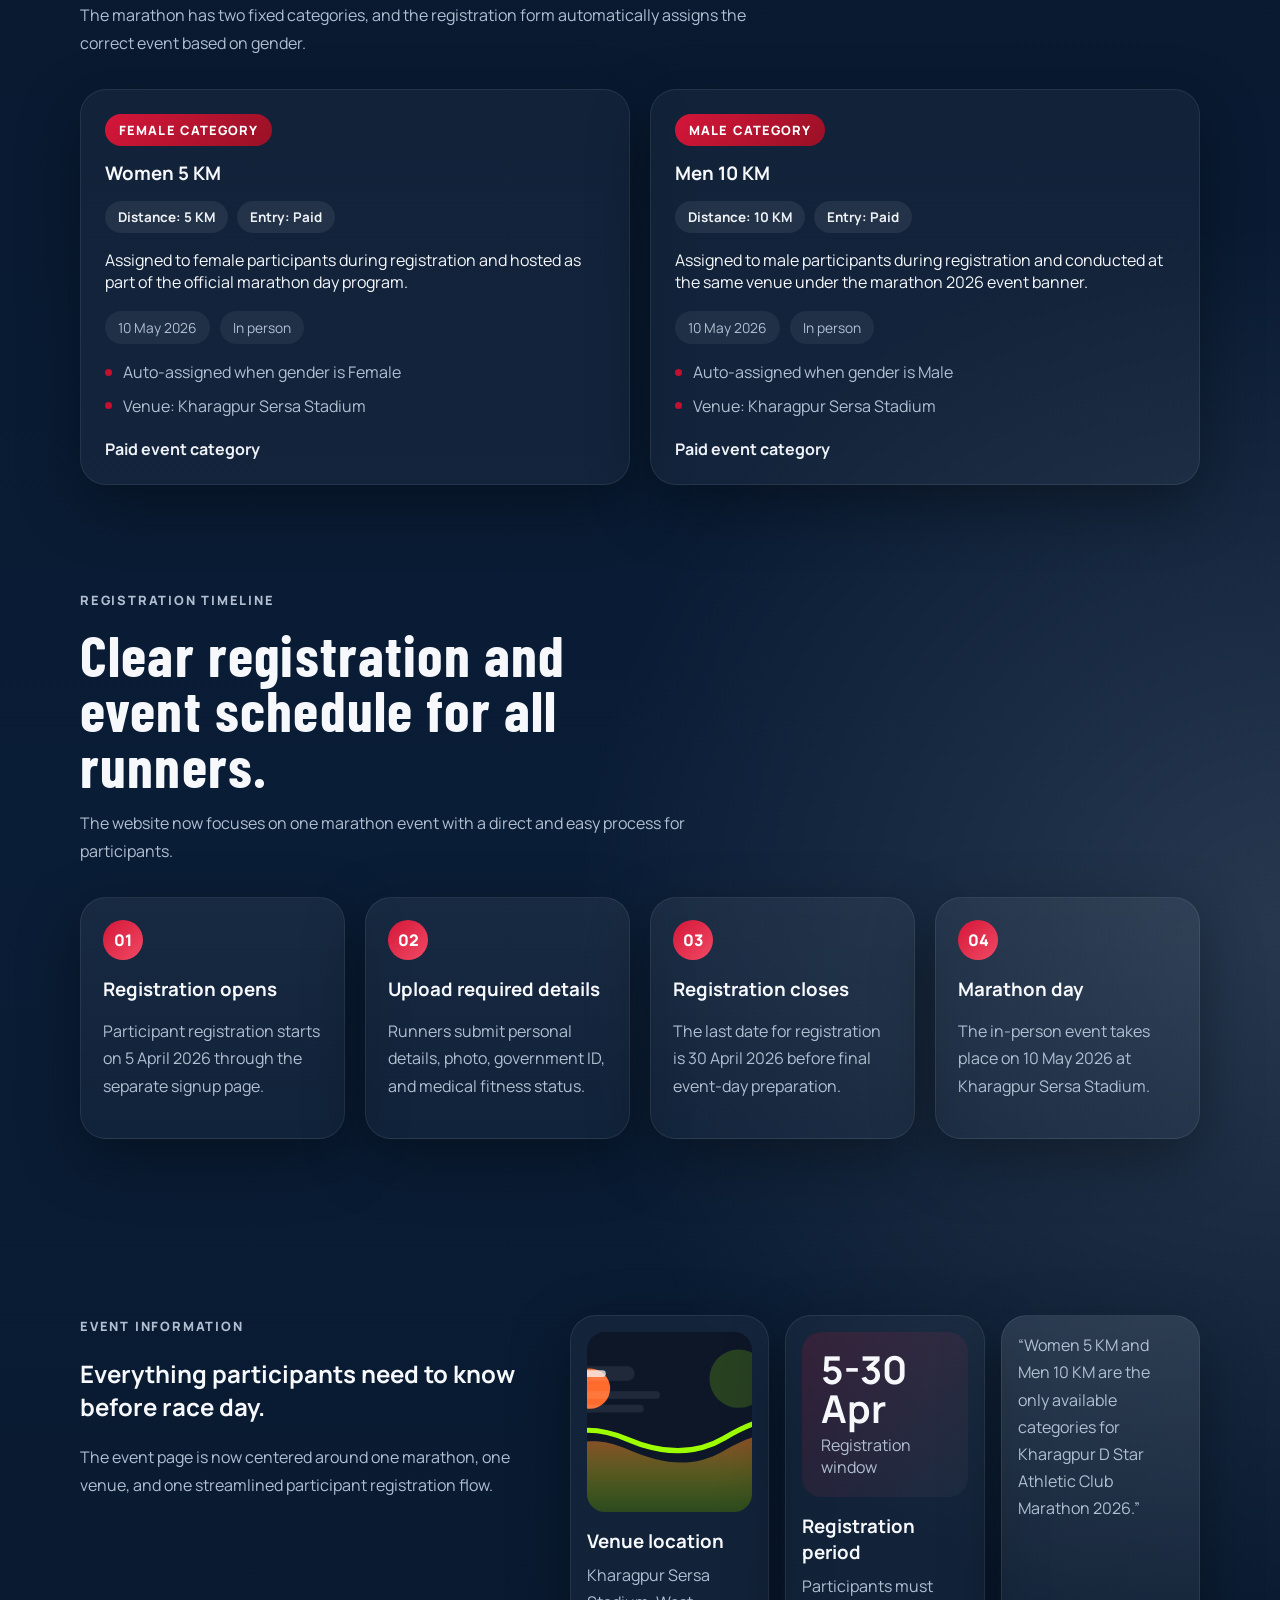
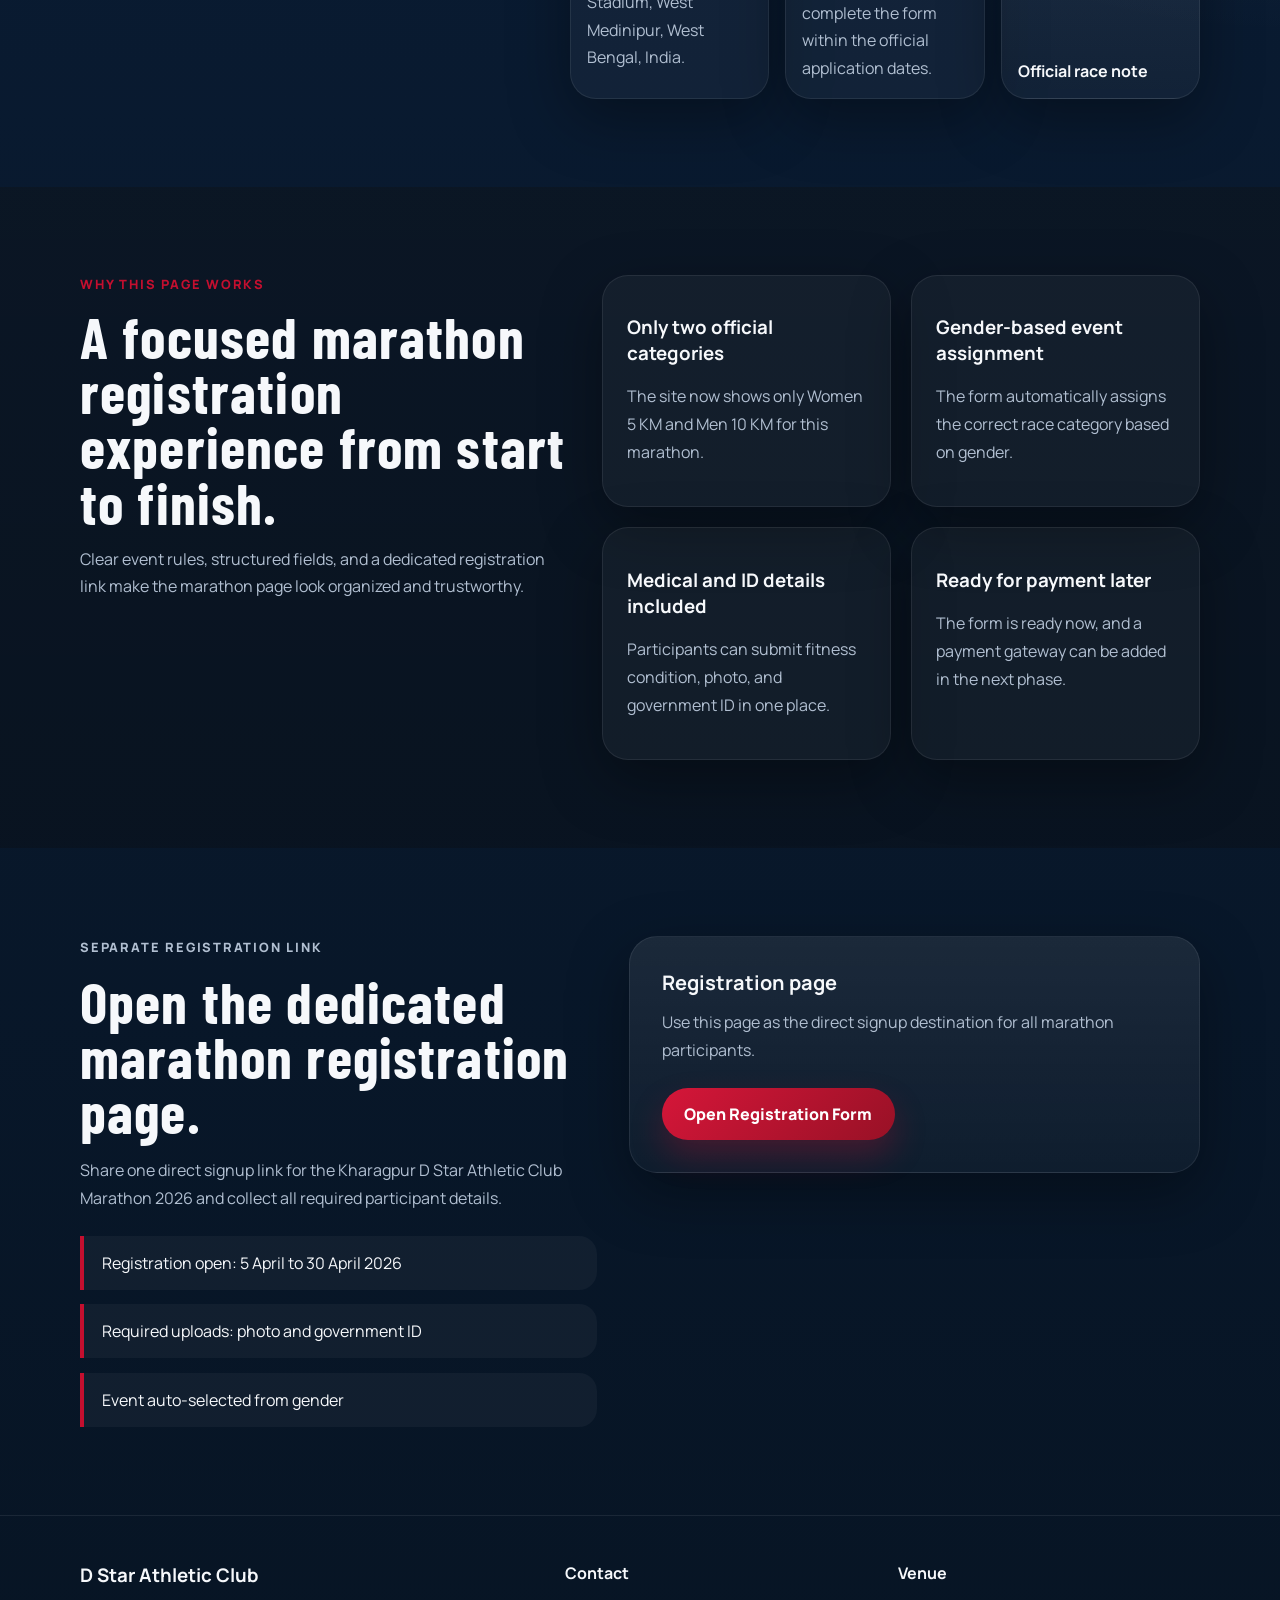
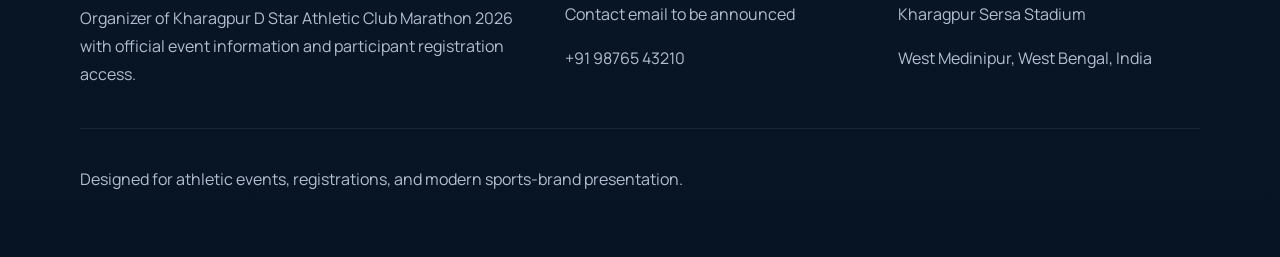
==== commit 68653e22: "Use runner image in site branding" ====
--- a/index.html
+++ b/index.html
@@ -68,7 +68,7 @@
         <a class="brand" href="#top">
           <img class="brand-logo" src="./assets/logo.png" alt="D Star Athletic Club logo" />
           <span class="brand-text">
-            <strong>D Star Athletic Club</strong>
+            <strong>D Star Athletic Club <img class="brand-runner-image" src="./run.png" alt="Running athlete" /></strong>
             <small>Sports Events & Registration</small>
           </span>
         </a>
--- a/styles.css
+++ b/styles.css
@@ -78,6 +78,20 @@
   display: flex;
   flex-direction: column;
   line-height: 1.05;
+}
+
+.brand-text strong {
+  display: inline-flex;
+  align-items: center;
+  gap: 0.5rem;
+}
+
+.brand-runner-image {
+  width: 1.7rem;
+  height: 1.7rem;
+  object-fit: contain;
+  display: inline-block;
+  vertical-align: middle;
 }
 
 .brand-text strong,
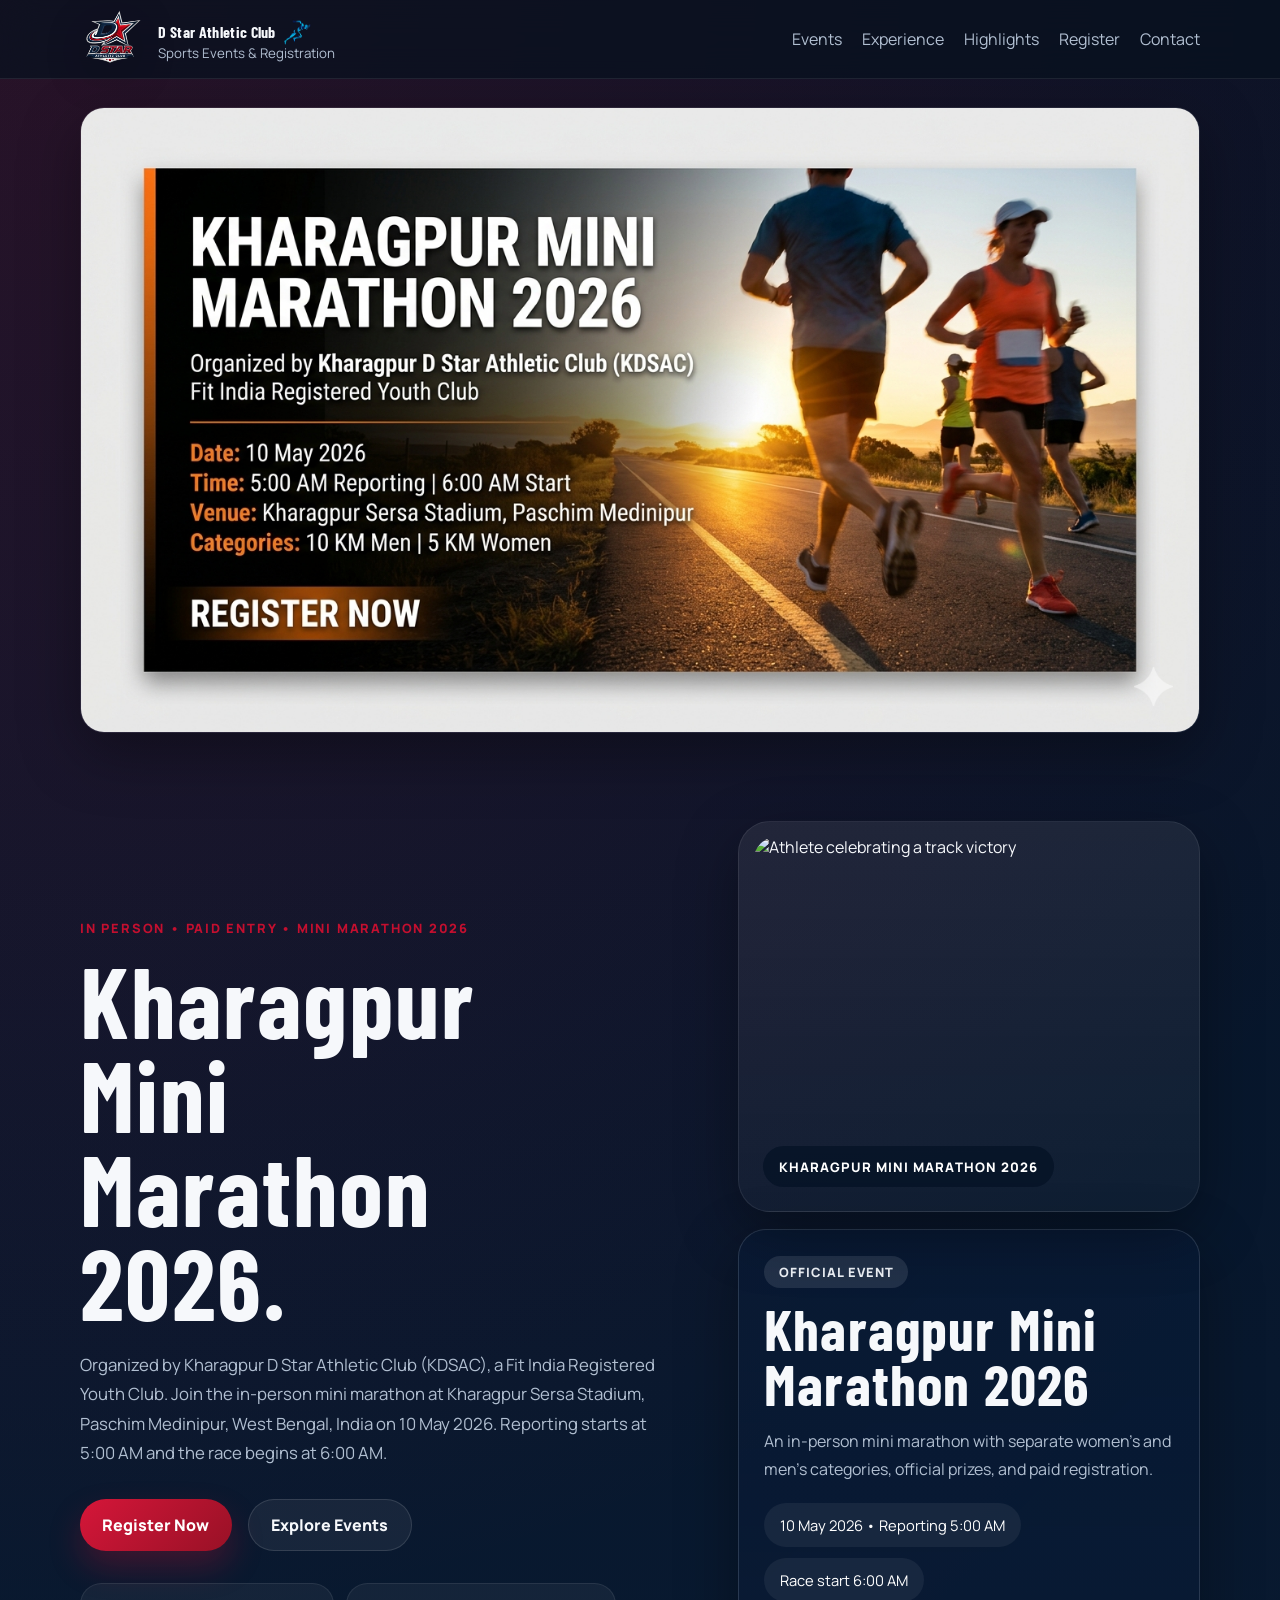
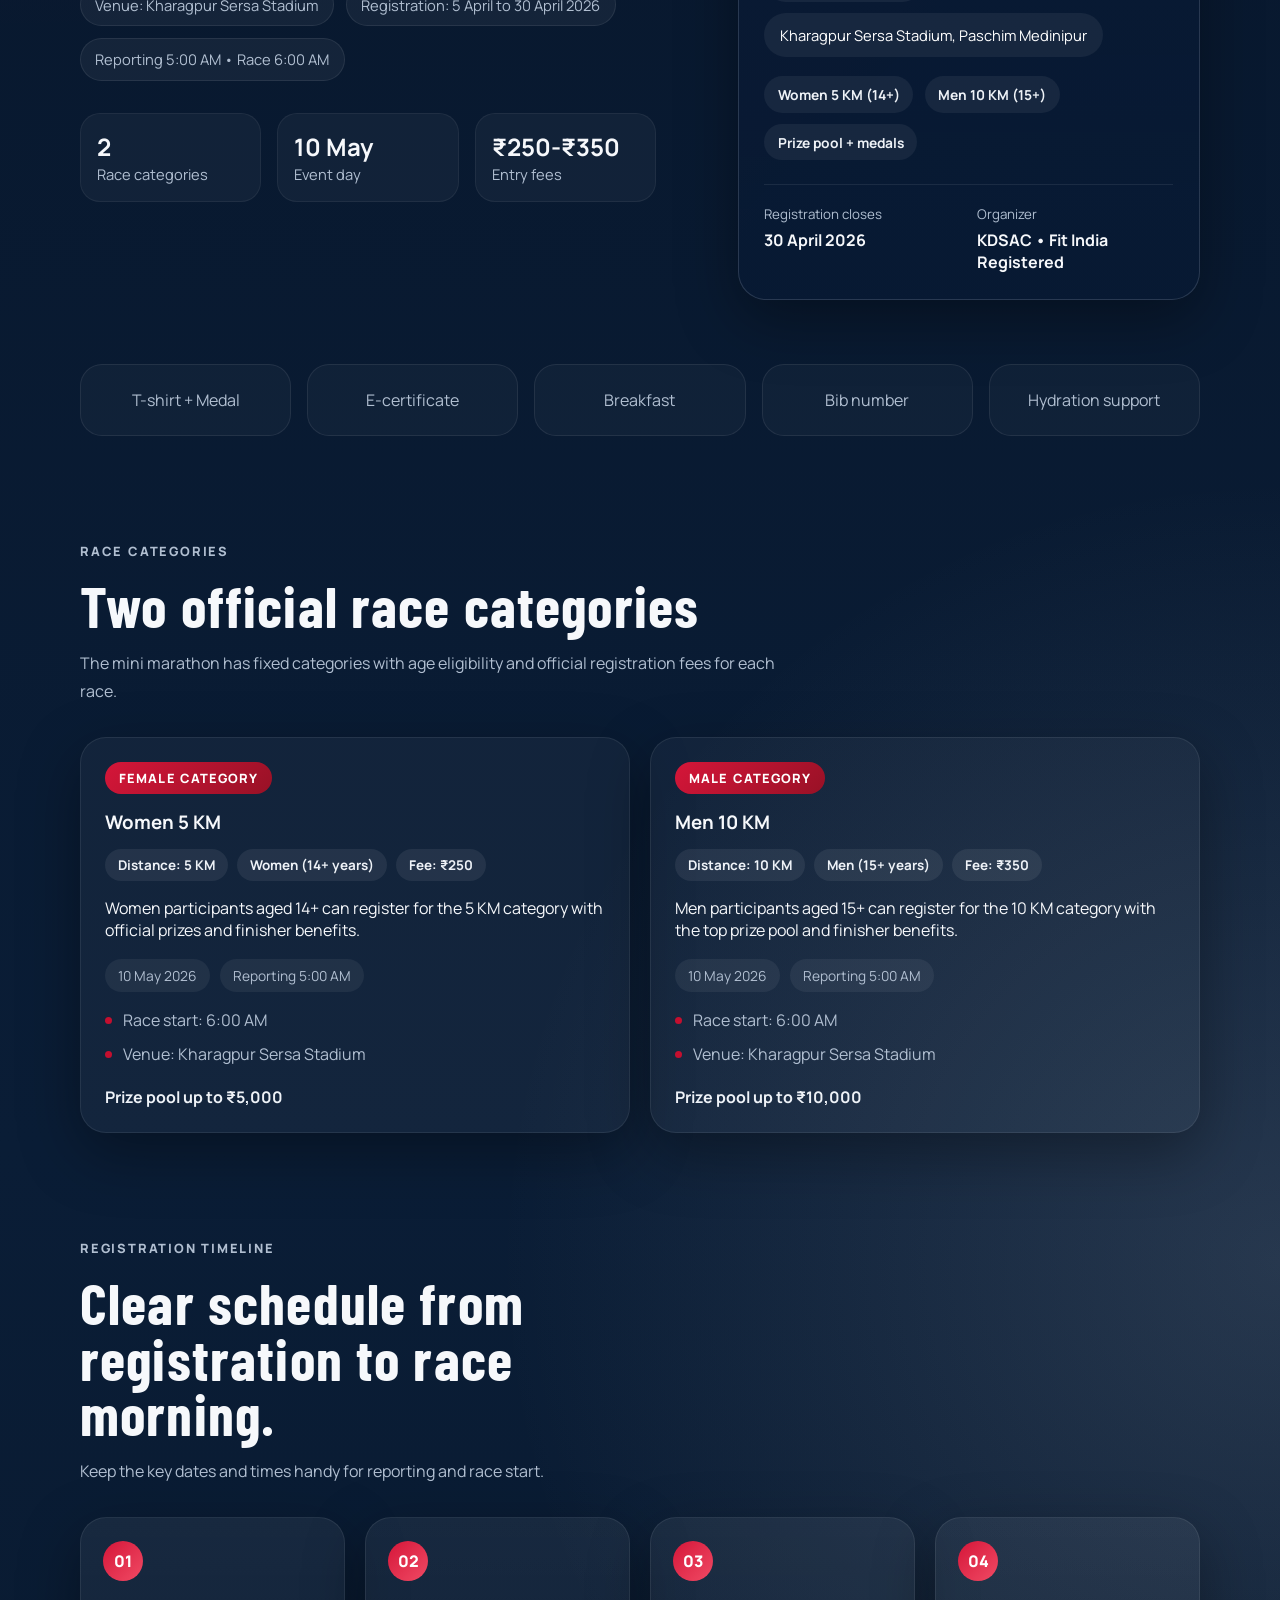
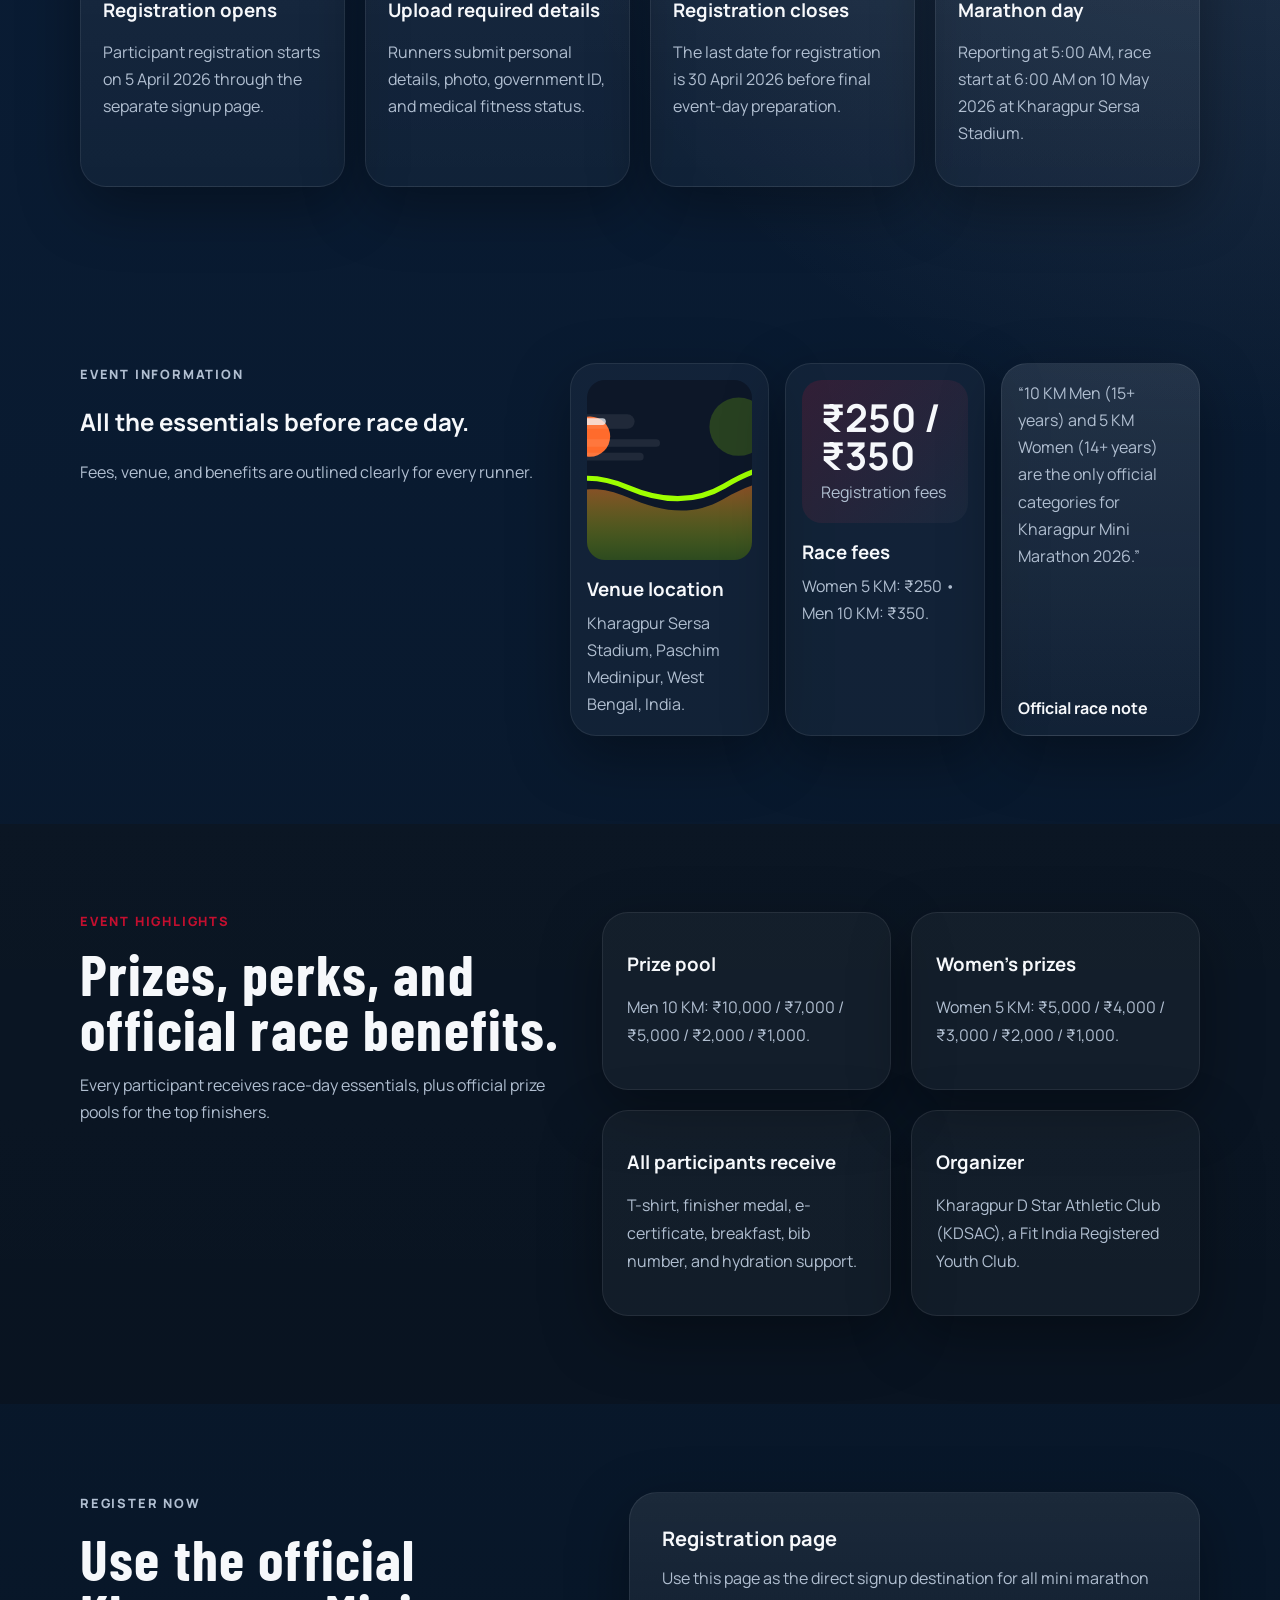
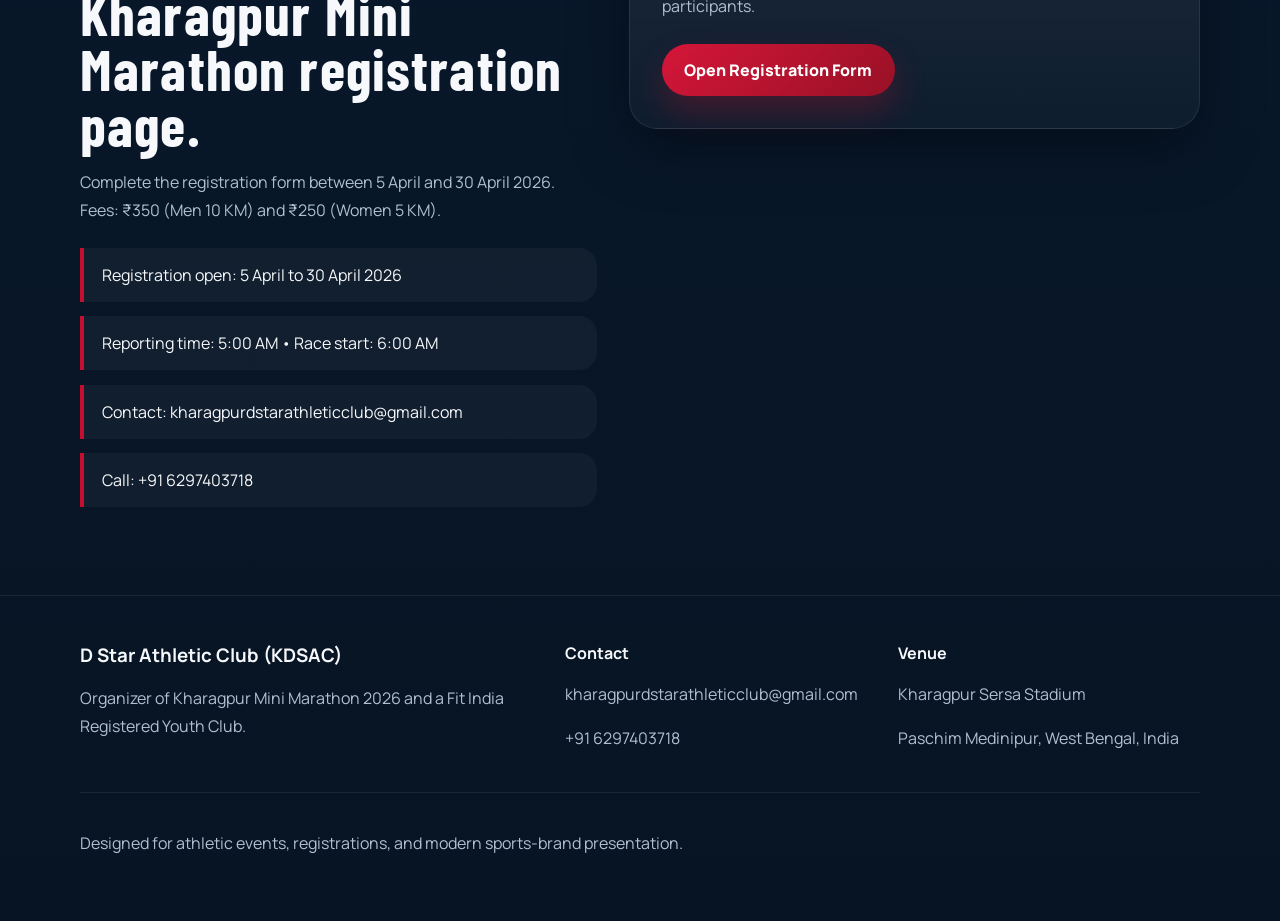
==== commit 8e191355: "Update event details and banner" ====
--- a/index.html
+++ b/index.html
@@ -3,41 +3,41 @@
   <head>
     <meta charset="UTF-8" />
     <meta name="viewport" content="width=device-width, initial-scale=1.0" />
-    <title>Kharagpur D Star Athletic Club Marathon 2026</title>
+    <title>Kharagpur Mini Marathon 2026</title>
     <meta
       name="description"
-      content="Register for the Kharagpur D Star Athletic Club Marathon 2026 at Sersa Stadium, West Medinipur, West Bengal, India."
+      content="Register for the Kharagpur Mini Marathon 2026 at Kharagpur Sersa Stadium, Paschim Medinipur, West Bengal, India."
     />
     <meta
       name="keywords"
-      content="Kharagpur D Star Athletic Club Marathon 2026, D Star Athletic Club, Kharagpur marathon, West Medinipur marathon, West Bengal marathon, marathon registration, women 5 km, men 10 km"
+      content="Kharagpur Mini Marathon 2026, Kharagpur D Star Athletic Club, KDSAC, Fit India Registered Youth Club, Kharagpur marathon, Paschim Medinipur marathon, West Bengal marathon, marathon registration, women 5 km, men 10 km"
     />
     <meta name="author" content="D Star Athletic Club" />
     <meta name="robots" content="index, follow" />
     <meta property="og:type" content="website" />
-    <meta property="og:title" content="Kharagpur D Star Athletic Club Marathon 2026 | D Star Athletic Club" />
+    <meta property="og:title" content="Kharagpur Mini Marathon 2026 | D Star Athletic Club" />
     <meta
       property="og:description"
-      content="Official event page for Kharagpur D Star Athletic Club Marathon 2026 with venue details, race categories, and registration information."
+      content="Official event page for Kharagpur Mini Marathon 2026 with venue details, race categories, fees, prizes, and registration information."
     />
     <meta property="og:site_name" content="D Star Athletic Club" />
     <meta property="og:image" content="./assets/logo.png" />
     <meta name="twitter:card" content="summary_large_image" />
-    <meta name="twitter:title" content="Kharagpur D Star Athletic Club Marathon 2026 | D Star Athletic Club" />
+    <meta name="twitter:title" content="Kharagpur Mini Marathon 2026 | D Star Athletic Club" />
     <meta
       name="twitter:description"
-      content="Official marathon event page for Kharagpur D Star Athletic Club Marathon 2026."
+      content="Official marathon event page for Kharagpur Mini Marathon 2026."
     />
     <meta name="twitter:image" content="./assets/logo.png" />
     <script type="application/ld+json">
       {
         "@context": "https://schema.org",
         "@type": "SportsEvent",
-        "name": "Kharagpur D Star Athletic Club Marathon 2026",
-        "description": "Official in-person paid marathon event organized by D Star Athletic Club with Women 5 KM and Men 10 KM categories.",
+        "name": "Kharagpur Mini Marathon 2026",
+        "description": "Official in-person paid mini marathon organized by Kharagpur D Star Athletic Club (Fit India Registered Youth Club) with Women 5 KM and Men 10 KM categories.",
         "eventAttendanceMode": "https://schema.org/OfflineEventAttendanceMode",
         "eventStatus": "https://schema.org/EventScheduled",
-        "startDate": "2026-05-10",
+        "startDate": "2026-05-10T06:00:00+05:30",
         "location": {
           "@type": "Place",
           "name": "Kharagpur Sersa Stadium",
@@ -88,15 +88,23 @@
     </header>
 
     <main id="top">
+      <section class="promo-banner" aria-label="Marathon registration banner">
+        <div class="container">
+          <a class="banner-link" href="./register.html">
+            <img src="./assets/banner.png" alt="Register for the Kharagpur Mini Marathon 2026" />
+          </a>
+        </div>
+      </section>
       <section class="hero">
         <div class="container hero-grid">
           <div class="hero-copy">
-            <p class="eyebrow">In Person • Paid Entry • Marathon 2026</p>
-            <h1>Kharagpur D Star Athletic Club Marathon 2026.</h1>
+            <p class="eyebrow">In Person • Paid Entry • Mini Marathon 2026</p>
+            <h1>Kharagpur Mini Marathon 2026.</h1>
             <p class="hero-text">
-              Join the official in-person marathon event at Kharagpur Sersa
-              Stadium, West Medinipur, West Bengal, India. This edition includes
-              two race categories with a dedicated registration page for all participants.
+              Organized by Kharagpur D Star Athletic Club (KDSAC), a Fit India
+              Registered Youth Club. Join the in-person mini marathon at Kharagpur
+              Sersa Stadium, Paschim Medinipur, West Bengal, India on 10 May 2026.
+              Reporting starts at 5:00 AM and the race begins at 6:00 AM.
             </p>
             <div class="hero-actions">
               <a class="button button-primary" href="./register.html">Register Now</a>
@@ -105,7 +113,7 @@
             <div class="trust-row">
               <span>Venue: Kharagpur Sersa Stadium</span>
               <span>Registration: 5 April to 30 April 2026</span>
-              <span>Paid in-person event</span>
+              <span>Reporting 5:00 AM • Race 6:00 AM</span>
             </div>
             <div class="hero-stats">
               <div>
@@ -114,11 +122,11 @@
               </div>
               <div>
                 <strong>10 May</strong>
-                <span>Marathon day</span>
+                  <span>Event day</span>
               </div>
               <div>
-                <strong>Paid</strong>
-                <span>Entry model</span>
+                <strong>₹250-₹350</strong>
+                <span>Entry fees</span>
               </div>
             </div>
           </div>
@@ -130,24 +138,24 @@
                 src="https://cdn.britannica.com/15/257915-050-B3391057/Noah-Lyles-gold-medal-win-Mens-Relay-World-Athletics-Championships-Budapest-2023.jpg"
                 alt="Athlete celebrating a track victory"
               />
-              <div class="hero-visual-badge">Official Marathon 2026</div>
+              <div class="hero-visual-badge">Kharagpur Mini Marathon 2026</div>
             </div>
             <div class="floating-card hero-event-card">
               <span class="chip">Official Event</span>
-              <h2>Kharagpur D Star Athletic Club Marathon 2026</h2>
-              <p>
-                A dedicated in-person marathon event with separate women’s and
-                men’s race categories and a paid registration process.
+              <h2>Kharagpur Mini Marathon 2026</h2>
+              <p>
+                An in-person mini marathon with separate women’s and men’s
+                categories, official prizes, and paid registration.
               </p>
               <ul class="event-meta">
-                <li>10 May 2026</li>
-                <li>Kharagpur Sersa Stadium</li>
-                <li>West Medinipur, West Bengal</li>
+                <li>10 May 2026 • Reporting 5:00 AM</li>
+                <li>Race start 6:00 AM</li>
+                <li>Kharagpur Sersa Stadium, Paschim Medinipur</li>
               </ul>
               <div class="hero-card-highlights">
-                <span>Women 5 KM</span>
-                <span>Men 10 KM</span>
-                <span>Paid Entry</span>
+                <span>Women 5 KM (14+)</span>
+                <span>Men 10 KM (15+)</span>
+                <span>Prize pool + medals</span>
               </div>
               <div class="panel-footer">
                 <div>
@@ -155,8 +163,8 @@
                   <strong>30 April 2026</strong>
                 </div>
                 <div>
-                  <small>Format</small>
-                  <strong>In person, paid</strong>
+                  <small>Organizer</small>
+                  <strong>KDSAC • Fit India Registered</strong>
                 </div>
               </div>
             </div>
@@ -166,11 +174,11 @@
 
       <section class="partner-strip" aria-label="Program strengths">
         <div class="container partner-row">
-          <span>Women 5 KM</span>
-          <span>Men 10 KM</span>
-          <span>Photo upload required</span>
-          <span>Govt ID required</span>
-          <span>T-shirt size selection</span>
+          <span>T-shirt + Medal</span>
+          <span>E-certificate</span>
+          <span>Breakfast</span>
+          <span>Bib number</span>
+          <span>Hydration support</span>
         </div>
       </section>
 
@@ -178,10 +186,10 @@
         <div class="container">
           <div class="section-heading">
             <p class="eyebrow">Race Categories</p>
-            <h2>Two official marathon entries only</h2>
+            <h2>Two official race categories</h2>
             <p>
-              The marathon has two fixed categories, and the registration form
-              automatically assigns the correct event based on gender.
+              The mini marathon has fixed categories with age eligibility and
+              official registration fees for each race.
             </p>
           </div>
 
@@ -191,42 +199,44 @@
               <h3>Women 5 KM</h3>
               <div class="event-quickline">
                 <span>Distance: 5 KM</span>
-                <span>Entry: Paid</span>
-              </div>
-              <p>
-                Assigned to female participants during registration and hosted
-                as part of the official marathon day program.
+                <span>Women (14+ years)</span>
+                <span>Fee: ₹250</span>
+              </div>
+              <p>
+                Women participants aged 14+ can register for the 5 KM category
+                with official prizes and finisher benefits.
               </p>
               <div class="card-meta">
                 <span>10 May 2026</span>
-                <span>In person</span>
+                <span>Reporting 5:00 AM</span>
               </div>
               <ul class="event-points">
-                <li>Auto-assigned when gender is Female</li>
+                <li>Race start: 6:00 AM</li>
                 <li>Venue: Kharagpur Sersa Stadium</li>
               </ul>
-              <strong>Paid event category</strong>
+              <strong>Prize pool up to ₹5,000</strong>
             </article>
             <article class="info-card">
               <span class="event-tag">Male Category</span>
               <h3>Men 10 KM</h3>
               <div class="event-quickline">
                 <span>Distance: 10 KM</span>
-                <span>Entry: Paid</span>
-              </div>
-              <p>
-                Assigned to male participants during registration and conducted
-                at the same venue under the marathon 2026 event banner.
+                <span>Men (15+ years)</span>
+                <span>Fee: ₹350</span>
+              </div>
+              <p>
+                Men participants aged 15+ can register for the 10 KM category
+                with the top prize pool and finisher benefits.
               </p>
               <div class="card-meta">
                 <span>10 May 2026</span>
-                <span>In person</span>
+                <span>Reporting 5:00 AM</span>
               </div>
               <ul class="event-points">
-                <li>Auto-assigned when gender is Male</li>
+                <li>Race start: 6:00 AM</li>
                 <li>Venue: Kharagpur Sersa Stadium</li>
               </ul>
-              <strong>Paid event category</strong>
+              <strong>Prize pool up to ₹10,000</strong>
             </article>
           </div>
         </div>
@@ -236,10 +246,9 @@
         <div class="container">
           <div class="section-heading narrow">
             <p class="eyebrow">Registration Timeline</p>
-            <h2>Clear registration and event schedule for all runners.</h2>
+            <h2>Clear schedule from registration to race morning.</h2>
             <p>
-              The website now focuses on one marathon event with a direct and
-              easy process for participants.
+              Keep the key dates and times handy for reporting and race start.
             </p>
           </div>
           <div class="timeline-grid">
@@ -261,7 +270,7 @@
             <article class="timeline-card">
               <span>04</span>
               <h3>Marathon day</h3>
-              <p>The in-person event takes place on 10 May 2026 at Kharagpur Sersa Stadium.</p>
+              <p>Reporting at 5:00 AM, race start at 6:00 AM on 10 May 2026 at Kharagpur Sersa Stadium.</p>
             </article>
           </div>
         </div>
@@ -271,10 +280,9 @@
         <div class="container gallery-grid">
           <div class="gallery-copy">
             <p class="eyebrow">Event Information</p>
-            <h2>Everything participants need to know before race day.</h2>
+            <h2>All the essentials before race day.</h2>
             <p>
-              The event page is now centered around one marathon, one venue,
-              and one streamlined participant registration flow.
+              Fees, venue, and benefits are outlined clearly for every runner.
             </p>
           </div>
           <div class="gallery-cards">
@@ -282,23 +290,23 @@
               <img src="./assets/event-wave.svg" alt="Abstract football arena event artwork" />
               <div>
                 <h3>Venue location</h3>
-                <p>Kharagpur Sersa Stadium, West Medinipur, West Bengal, India.</p>
+                <p>Kharagpur Sersa Stadium, Paschim Medinipur, West Bengal, India.</p>
               </div>
             </article>
             <article class="gallery-card">
               <div class="gallery-stat">
-                <strong>5-30 Apr</strong>
-                <span>Registration window</span>
+                <strong>₹250 / ₹350</strong>
+                <span>Registration fees</span>
               </div>
               <div>
-                <h3>Registration period</h3>
-                <p>Participants must complete the form within the official application dates.</p>
+                <h3>Race fees</h3>
+                <p>Women 5 KM: ₹250 • Men 10 KM: ₹350.</p>
               </div>
             </article>
             <article class="gallery-card quote-card">
               <p>
-                “Women 5 KM and Men 10 KM are the only available categories for
-                Kharagpur D Star Athletic Club Marathon 2026.”
+                “10 KM Men (15+ years) and 5 KM Women (14+ years) are the only
+                official categories for Kharagpur Mini Marathon 2026.”
               </p>
               <strong>Official race note</strong>
             </article>
@@ -309,36 +317,36 @@
       <section class="section section-dark" id="highlights">
         <div class="container highlights-grid">
           <div>
-            <p class="eyebrow">Why This Page Works</p>
-            <h2>A focused marathon registration experience from start to finish.</h2>
+            <p class="eyebrow">Event Highlights</p>
+            <h2>Prizes, perks, and official race benefits.</h2>
             <p class="section-lead">
-              Clear event rules, structured fields, and a dedicated registration
-              link make the marathon page look organized and trustworthy.
+              Every participant receives race-day essentials, plus official prize pools
+              for the top finishers.
             </p>
           </div>
           <div class="feature-list">
             <article class="feature-item">
-              <h3>Only two official categories</h3>
-              <p>
-                The site now shows only Women 5 KM and Men 10 KM for this marathon.
+              <h3>Prize pool</h3>
+              <p>
+                Men 10 KM: ₹10,000 / ₹7,000 / ₹5,000 / ₹2,000 / ₹1,000.
               </p>
             </article>
             <article class="feature-item">
-              <h3>Gender-based event assignment</h3>
-              <p>
-                The form automatically assigns the correct race category based on gender.
+              <h3>Women’s prizes</h3>
+              <p>
+                Women 5 KM: ₹5,000 / ₹4,000 / ₹3,000 / ₹2,000 / ₹1,000.
               </p>
             </article>
             <article class="feature-item">
-              <h3>Medical and ID details included</h3>
-              <p>
-                Participants can submit fitness condition, photo, and government ID in one place.
+              <h3>All participants receive</h3>
+              <p>
+                T-shirt, finisher medal, e-certificate, breakfast, bib number, and hydration support.
               </p>
             </article>
             <article class="feature-item">
-              <h3>Ready for payment later</h3>
-              <p>
-                The form is ready now, and a payment gateway can be added in the next phase.
+              <h3>Organizer</h3>
+              <p>
+                Kharagpur D Star Athletic Club (KDSAC), a Fit India Registered Youth Club.
               </p>
             </article>
           </div>
@@ -348,21 +356,22 @@
       <section class="section registration-section" id="register">
         <div class="container cta-panel">
           <div class="registration-copy">
-            <p class="eyebrow">Separate Registration Link</p>
-            <h2>Open the dedicated marathon registration page.</h2>
+            <p class="eyebrow">Register Now</p>
+            <h2>Use the official Kharagpur Mini Marathon registration page.</h2>
             <p>
-              Share one direct signup link for the Kharagpur D Star Athletic Club
-              Marathon 2026 and collect all required participant details.
+              Complete the registration form between 5 April and 30 April 2026.
+              Fees: ₹350 (Men 10 KM) and ₹250 (Women 5 KM).
             </p>
             <div class="check-list">
               <div>Registration open: 5 April to 30 April 2026</div>
-              <div>Required uploads: photo and government ID</div>
-              <div>Event auto-selected from gender</div>
+              <div>Reporting time: 5:00 AM • Race start: 6:00 AM</div>
+              <div>Contact: kharagpurdstarathleticclub@gmail.com</div>
+              <div>Call: +91 6297403718</div>
             </div>
           </div>
           <div class="cta-box">
             <strong>Registration page</strong>
-            <p>Use this page as the direct signup destination for all marathon participants.</p>
+            <p>Use this page as the direct signup destination for all mini marathon participants.</p>
             <a class="button button-primary" href="./register.html">Open Registration Form</a>
           </div>
         </div>
@@ -372,21 +381,20 @@
     <footer class="site-footer" id="contact">
       <div class="container footer-grid">
         <div>
-          <h3>D Star Athletic Club</h3>
+          <h3>D Star Athletic Club (KDSAC)</h3>
           <p>
-            Organizer of Kharagpur D Star Athletic Club Marathon 2026 with
-            official event information and participant registration access.
+            Organizer of Kharagpur Mini Marathon 2026 and a Fit India Registered Youth Club.
           </p>
         </div>
         <div>
           <h4>Contact</h4>
-          <p>Contact email to be announced</p>
-          <p>+91 98765 43210</p>
+          <p>kharagpurdstarathleticclub@gmail.com</p>
+          <p>+91 6297403718</p>
         </div>
         <div>
           <h4>Venue</h4>
           <p>Kharagpur Sersa Stadium</p>
-          <p>West Medinipur, West Bengal, India</p>
+          <p>Paschim Medinipur, West Bengal, India</p>
         </div>
       </div>
       <div class="container footer-bottom">
--- a/styles.css
+++ b/styles.css
@@ -423,6 +423,25 @@
 
 .section {
   padding: 5.5rem 0;
+}
+
+.promo-banner {
+  padding: 1.75rem 0 0.5rem;
+}
+
+.banner-link {
+  display: block;
+  border-radius: 24px;
+  overflow: hidden;
+  box-shadow: var(--shadow);
+}
+
+.promo-banner img {
+  display: block;
+  width: 100%;
+  height: auto;
+  border-radius: 24px;
+  border: 1px solid rgba(255, 255, 255, 0.08);
 }
 
 .inner-hero {
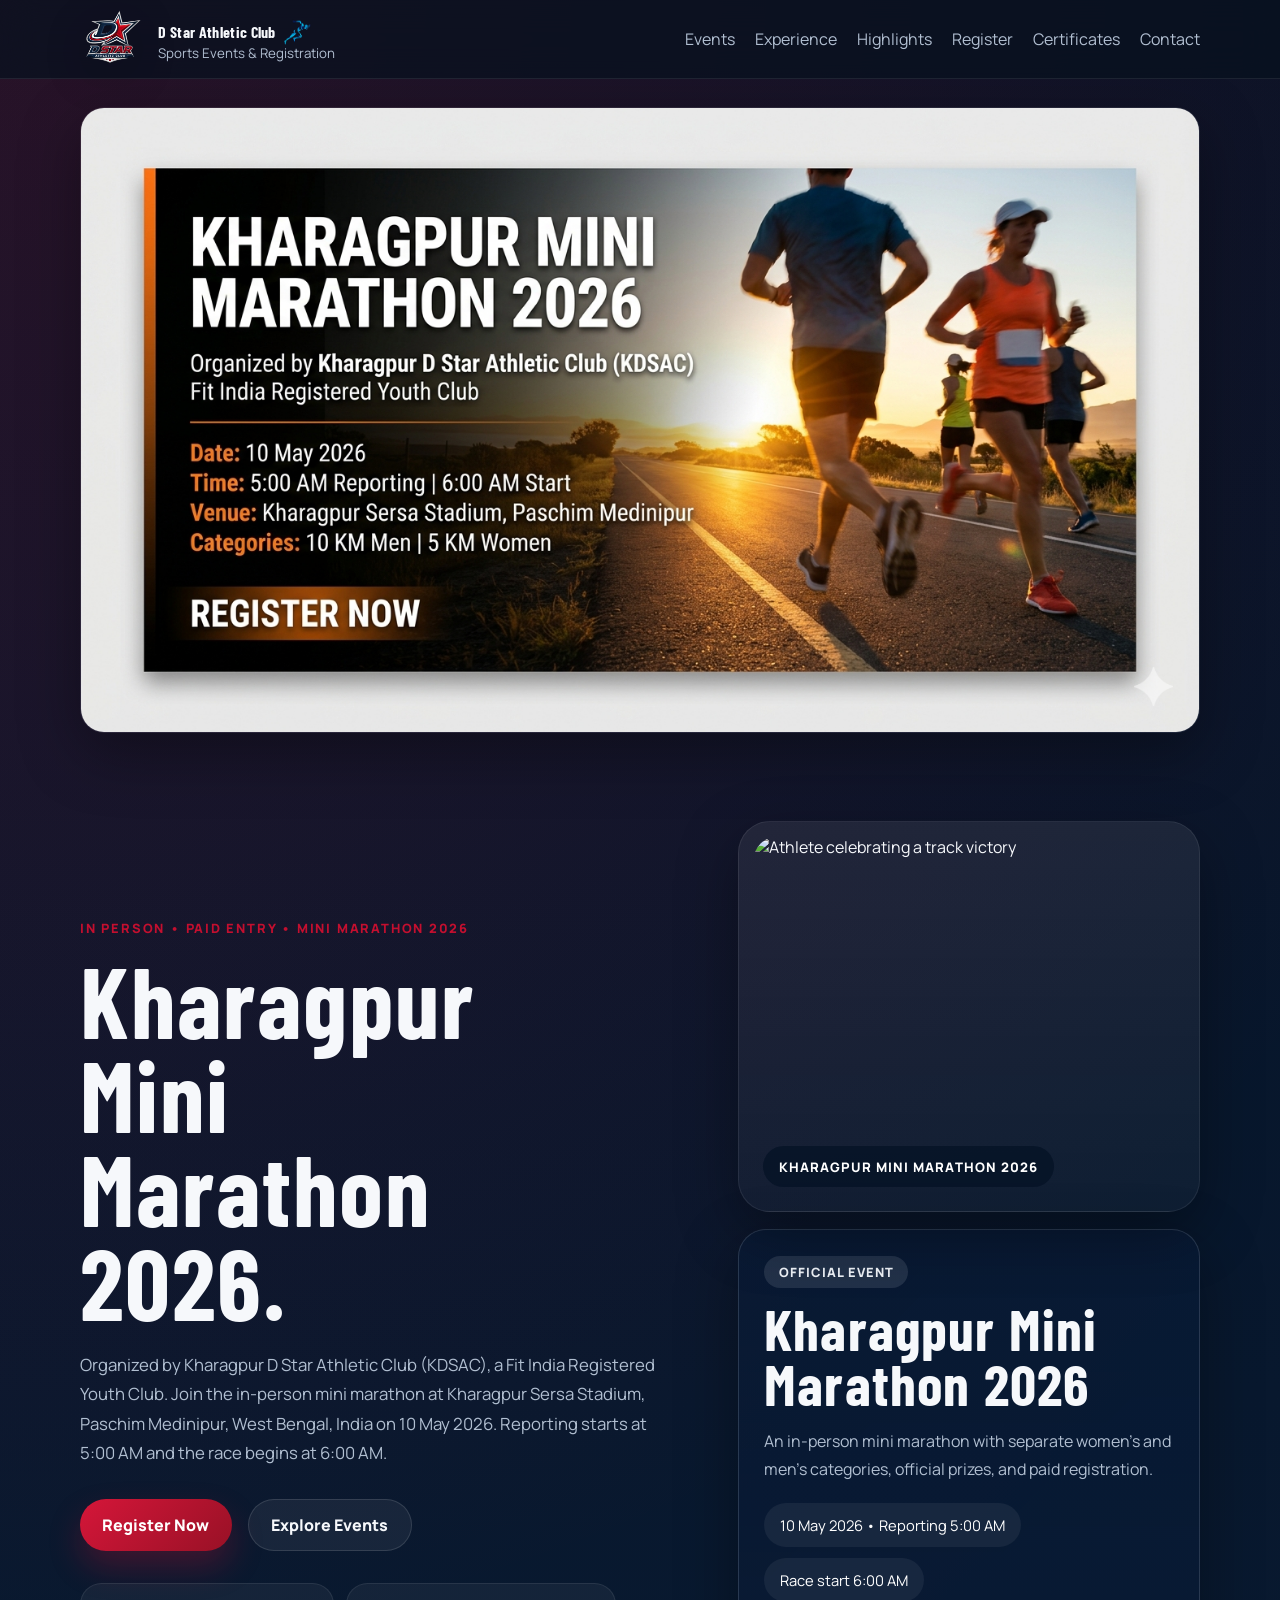
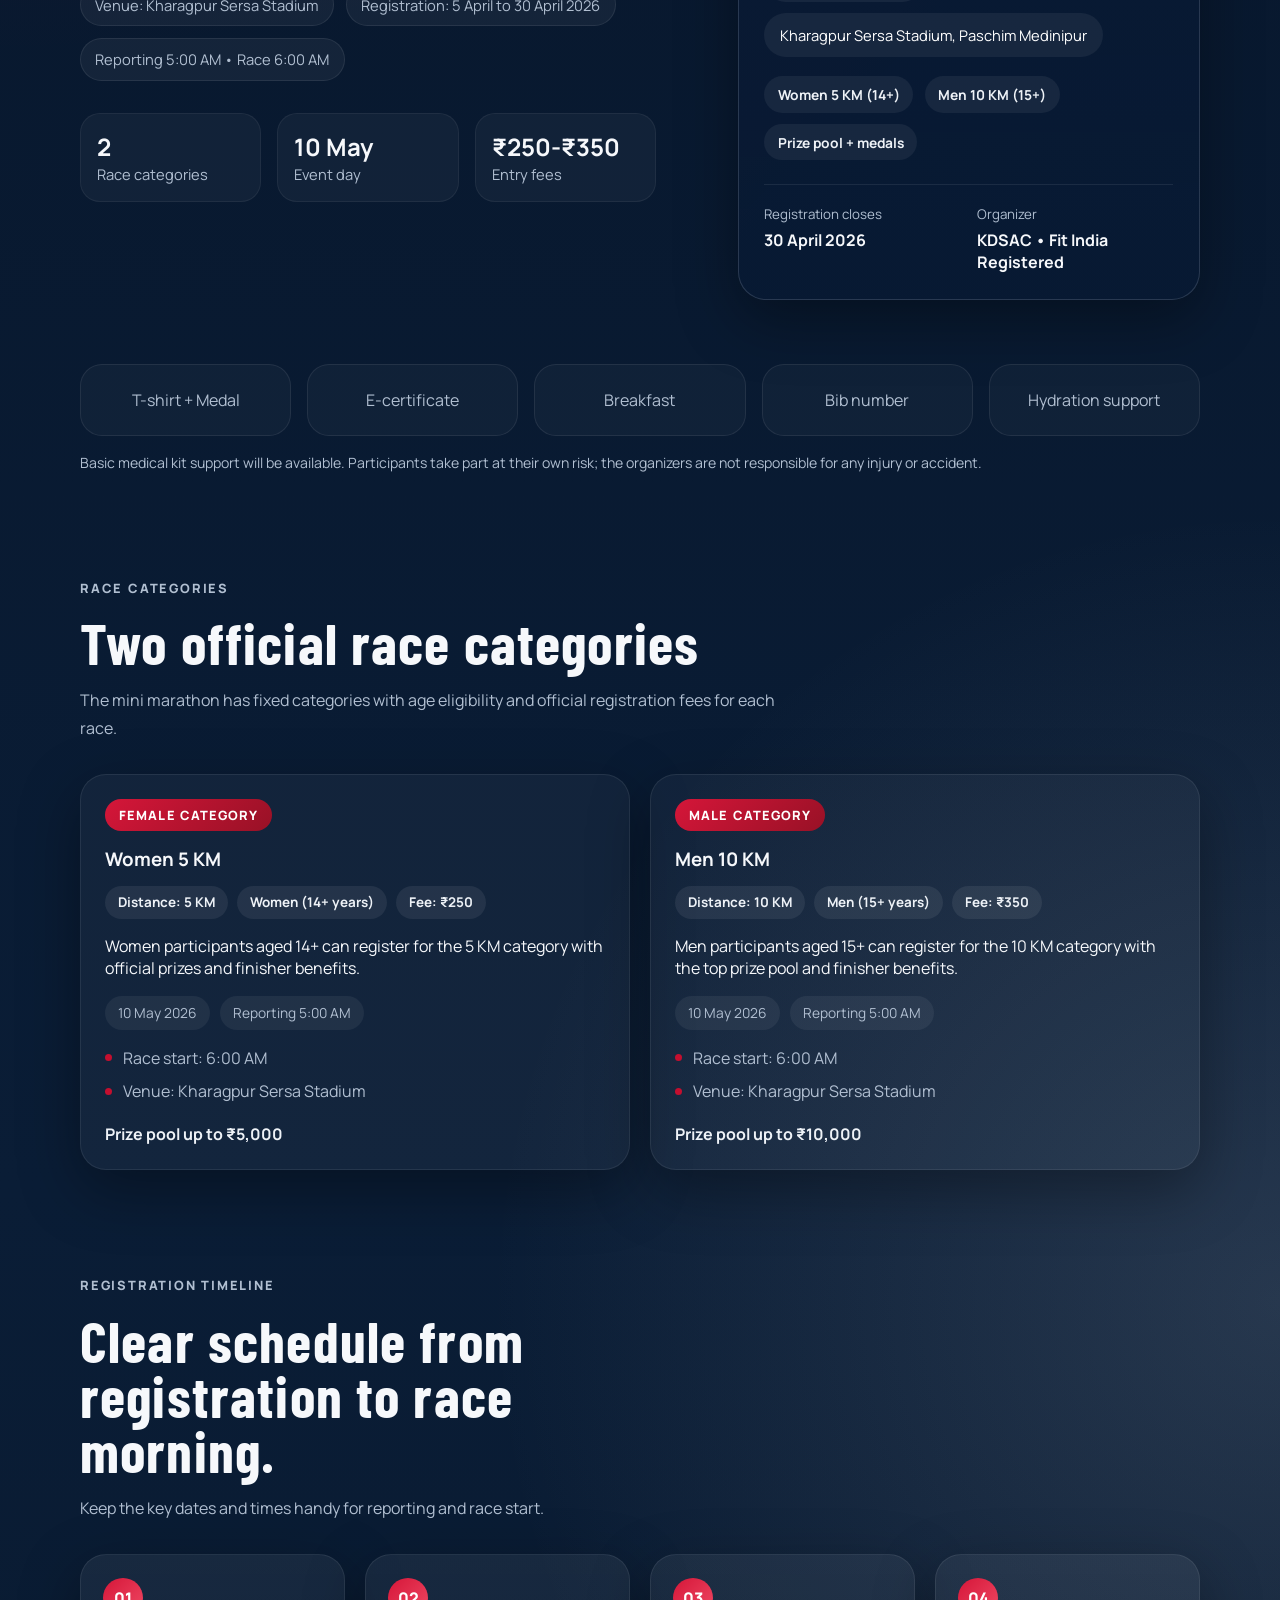
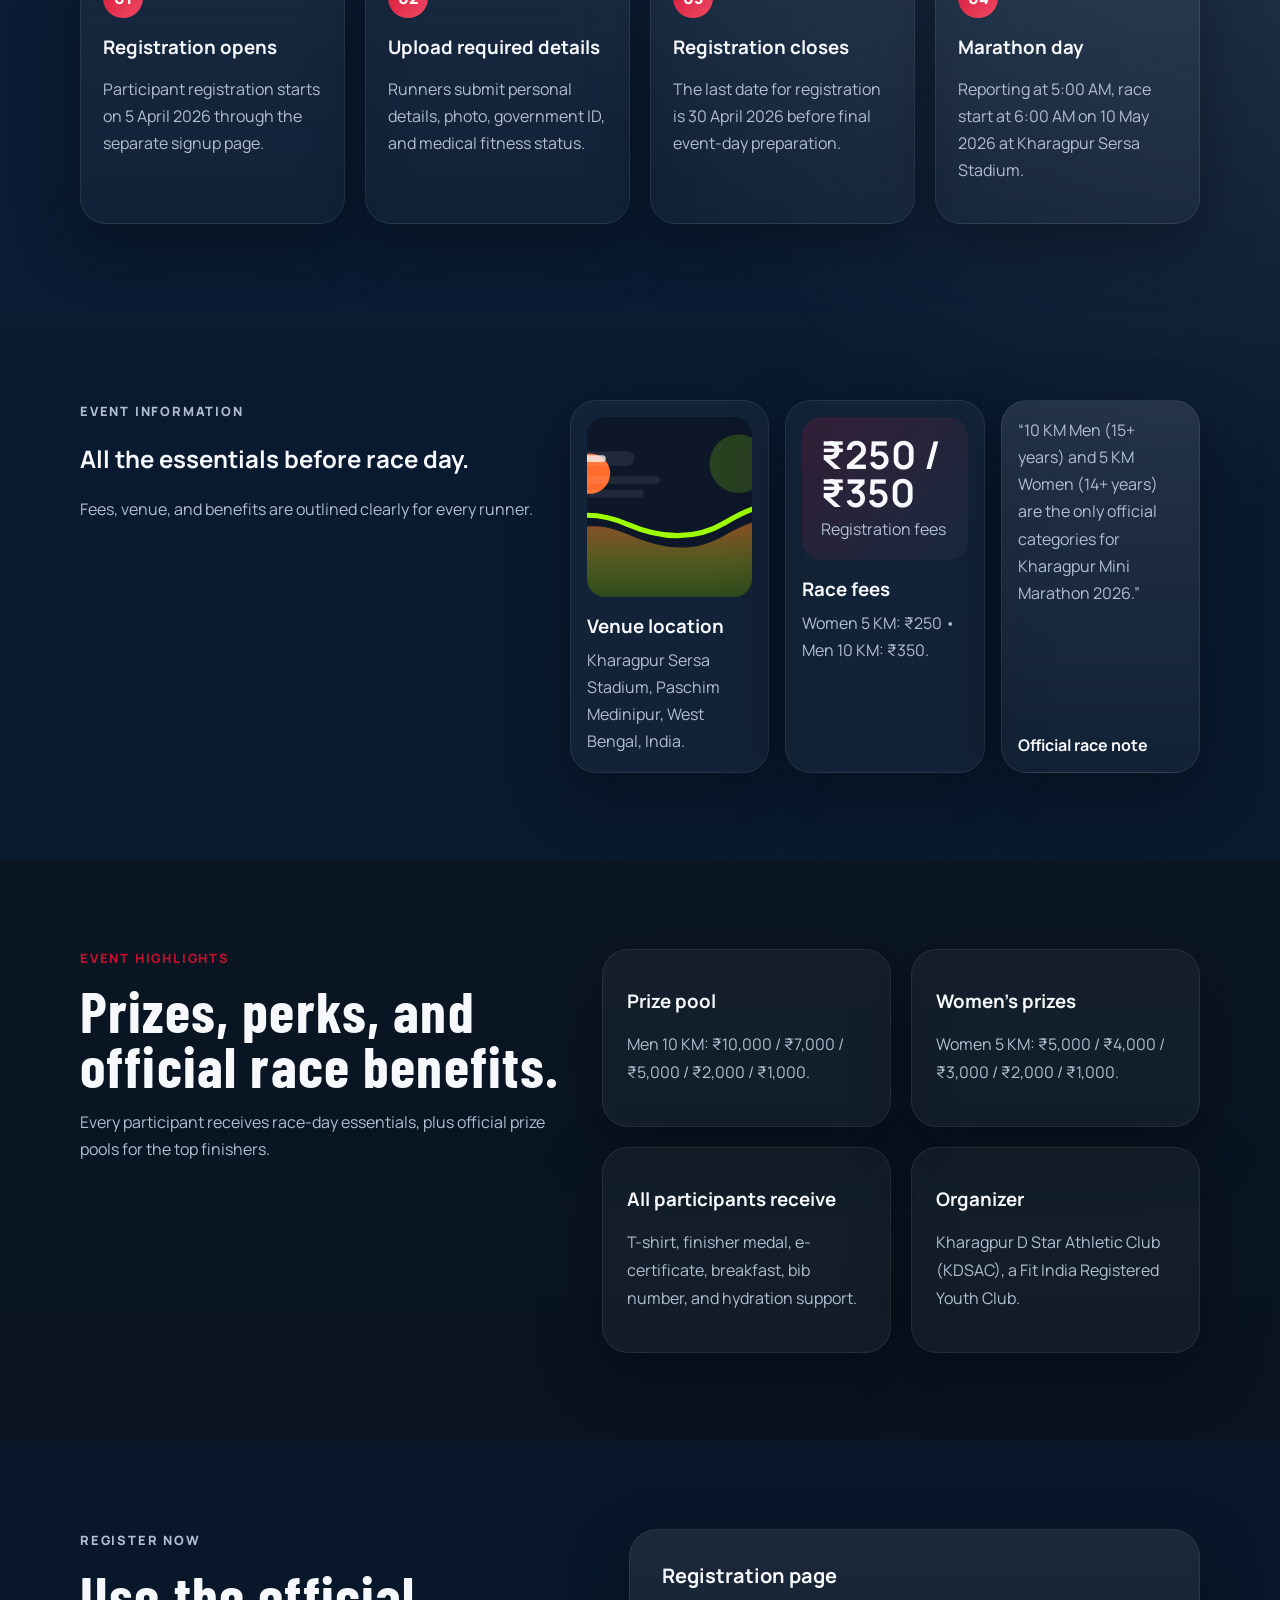
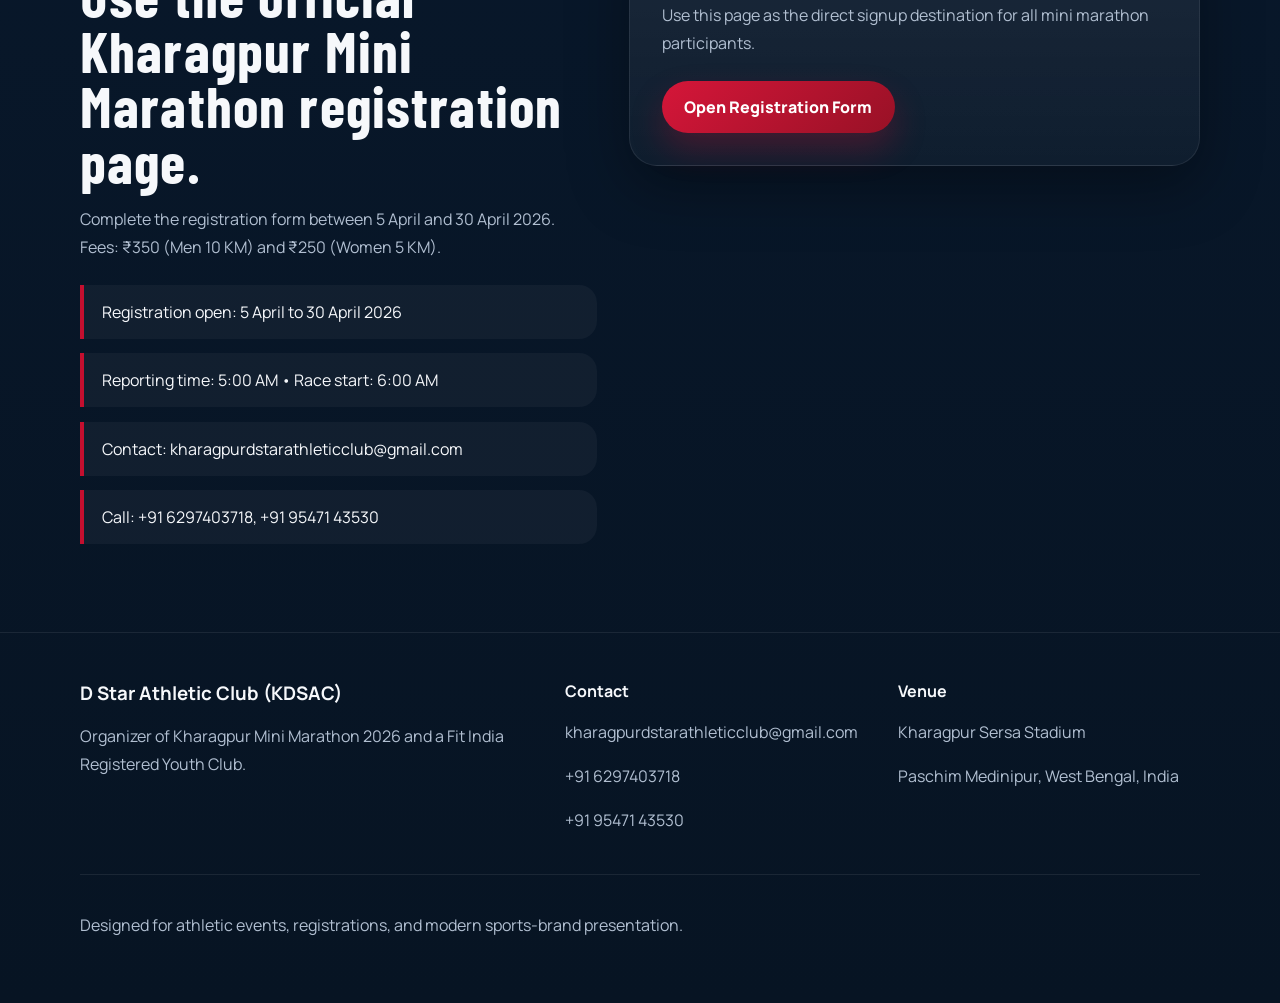
==== commit 6c218ba5: "Add admin panel, certificates, and Firebase integration" ====
--- a/index.html
+++ b/index.html
@@ -82,6 +82,7 @@
           <a href="#experience">Experience</a>
           <a href="#highlights">Highlights</a>
           <a href="./register.html">Register</a>
+          <a href="./certificate.html">Certificates</a>
           <a href="#contact">Contact</a>
         </nav>
       </div>
@@ -180,6 +181,12 @@
           <span>Bib number</span>
           <span>Hydration support</span>
         </div>
+        <div class="container">
+          <p class="fine-print">
+            Basic medical kit support will be available. Participants take part at their own risk; the
+            organizers are not responsible for any injury or accident.
+          </p>
+        </div>
       </section>
 
       <section class="section" id="events">
@@ -366,7 +373,7 @@
               <div>Registration open: 5 April to 30 April 2026</div>
               <div>Reporting time: 5:00 AM • Race start: 6:00 AM</div>
               <div>Contact: kharagpurdstarathleticclub@gmail.com</div>
-              <div>Call: +91 6297403718</div>
+              <div>Call: +91 6297403718, +91 95471 43530</div>
             </div>
           </div>
           <div class="cta-box">
@@ -390,6 +397,7 @@
           <h4>Contact</h4>
           <p>kharagpurdstarathleticclub@gmail.com</p>
           <p>+91 6297403718</p>
+          <p>+91 95471 43530</p>
         </div>
         <div>
           <h4>Venue</h4>
@@ -402,6 +410,6 @@
       </div>
     </footer>
 
-    <script src="./script.js"></script>
+    <script type="module" src="./script.js"></script>
   </body>
 </html>
--- a/styles.css
+++ b/styles.css
@@ -457,6 +457,13 @@
 
 .partner-strip {
   padding: 0 0 1rem;
+}
+
+.fine-print {
+  margin: 1rem 0 0;
+  font-size: 0.88rem;
+  color: var(--muted);
+  line-height: 1.5;
 }
 
 .partner-row {
@@ -1079,3 +1086,452 @@
     border-radius: 22px;
   }
 }
+
+.admin-section {
+  padding-top: 4rem;
+}
+
+.admin-header .brand {
+  display: flex;
+  align-items: center;
+  gap: 1rem;
+}
+
+.admin-links {
+  display: flex;
+  gap: 0.6rem;
+  align-items: center;
+}
+
+.admin-controls {
+  display: flex;
+  flex-wrap: wrap;
+  gap: 0.8rem;
+  margin: 2rem 0 1.5rem;
+}
+
+.input-field {
+  min-width: 220px;
+  padding: 0.75rem 1rem;
+  border-radius: 16px;
+  border: 1px solid rgba(255, 255, 255, 0.12);
+  background: rgba(255, 255, 255, 0.05);
+  color: var(--text);
+  font-family: "Manrope", sans-serif;
+}
+
+.table-wrap {
+  overflow-x: auto;
+  border-radius: 18px;
+  border: 1px solid rgba(255, 255, 255, 0.08);
+}
+
+.admin-table {
+  width: 100%;
+  border-collapse: collapse;
+  min-width: 980px;
+}
+
+.admin-table th,
+.admin-table td {
+  padding: 0.9rem 0.8rem;
+  text-align: left;
+  border-bottom: 1px solid rgba(255, 255, 255, 0.08);
+  font-size: 0.92rem;
+}
+
+.admin-table th {
+  font-family: "Barlow Condensed", sans-serif;
+  text-transform: uppercase;
+  letter-spacing: 0.08em;
+  font-size: 0.75rem;
+  color: var(--muted);
+}
+
+.file-links {
+  display: flex;
+  flex-direction: column;
+  gap: 0.3rem;
+}
+
+.file-links a {
+  color: var(--accent-soft);
+  text-decoration: none;
+}
+
+.button-small {
+  padding: 0.5rem 1rem;
+  font-size: 0.85rem;
+}
+
+.certificate-grid {
+  display: grid;
+  grid-template-columns: repeat(2, minmax(0, 1fr));
+  gap: 2.5rem;
+  align-items: start;
+}
+
+.certificate-card {
+  padding: 2rem;
+  border-radius: 26px;
+  border: 1px solid rgba(255, 255, 255, 0.08);
+  background: rgba(255, 255, 255, 0.04);
+  box-shadow: var(--shadow);
+}
+
+.certificate-form {
+  display: grid;
+  gap: 1rem;
+}
+
+.certificate-form label {
+  display: block;
+  font-weight: 700;
+  color: var(--white);
+}
+
+.certificate-form input {
+  width: 100%;
+  margin-top: 0.45rem;
+  min-height: 52px;
+  padding: 0 1rem;
+  border-radius: 16px;
+  border: 1px solid rgba(255, 255, 255, 0.12);
+  background: rgba(6, 12, 22, 0.6);
+  color: var(--white);
+  font: inherit;
+}
+
+.certificate-form input:focus {
+  outline: none;
+  border-color: rgba(196, 15, 47, 0.7);
+  box-shadow: 0 0 0 4px rgba(196, 15, 47, 0.16);
+}
+
+.certificate-form input::placeholder {
+  color: #8ea0bb;
+}
+
+.form-note {
+  margin: 0;
+  font-size: 0.9rem;
+  color: var(--muted);
+}
+
+.form-note.is-error {
+  color: #ffb2b2;
+}
+
+.certificate-preview {
+  margin-top: 1.5rem;
+  display: grid;
+  gap: 1rem;
+  align-items: start;
+}
+
+.certificate-preview .button-secondary {
+  background: rgba(255, 255, 255, 0.12);
+  color: var(--white);
+  border: 1px solid rgba(255, 255, 255, 0.18);
+}
+
+.certificate-preview .button-secondary:hover {
+  border-color: rgba(255, 255, 255, 0.35);
+}
+
+.certificate-shell {
+  padding: 2.6rem;
+  border-radius: 26px;
+  border: 2px solid rgba(255, 255, 255, 0.25);
+  background:
+    radial-gradient(circle at top left, rgba(255, 207, 130, 0.22), transparent 55%),
+    radial-gradient(circle at bottom right, rgba(118, 181, 255, 0.2), transparent 60%),
+    linear-gradient(135deg, rgba(255, 255, 255, 0.1), rgba(255, 255, 255, 0.02));
+  box-shadow: inset 0 0 0 1px rgba(255, 255, 255, 0.08);
+  position: relative;
+  overflow: hidden;
+}
+
+.certificate-shell::before,
+.certificate-shell::after {
+  content: "";
+  position: absolute;
+  width: 180px;
+  height: 180px;
+  border-radius: 50%;
+  background: rgba(255, 255, 255, 0.06);
+  filter: blur(0.5px);
+  z-index: 0;
+}
+
+.certificate-shell::before {
+  top: -60px;
+  right: -40px;
+}
+
+.certificate-shell::after {
+  bottom: -70px;
+  left: -40px;
+}
+
+.certificate-header {
+  display: grid;
+  grid-template-columns: auto 1fr;
+  gap: 1.2rem;
+  align-items: center;
+  margin-bottom: 2rem;
+  position: relative;
+  z-index: 1;
+}
+
+.certificate-header strong {
+  font-size: 1.55rem;
+  letter-spacing: 0.02em;
+}
+
+.certificate-logo {
+  width: 84px;
+  height: 84px;
+  border-radius: 20px;
+  background: rgba(255, 255, 255, 0.08);
+  display: grid;
+  place-items: center;
+  border: 1px solid rgba(255, 255, 255, 0.18);
+}
+
+.certificate-logo img {
+  width: 62px;
+  height: 62px;
+  object-fit: contain;
+}
+
+.certificate-headline {
+  display: grid;
+  gap: 0.3rem;
+}
+
+.certificate-body {
+  text-align: center;
+  display: grid;
+  gap: 0.65rem;
+  padding: 1.6rem 1rem;
+  border: 1px dashed rgba(255, 255, 255, 0.2);
+  border-radius: 20px;
+  background: rgba(255, 255, 255, 0.02);
+  position: relative;
+  z-index: 1;
+}
+
+.certificate-body h3 {
+  margin: 0;
+  font-family: "Barlow Condensed", sans-serif;
+  letter-spacing: 0.08em;
+  text-transform: uppercase;
+}
+
+.certificate-name {
+  font-size: 2.15rem;
+  margin: 0.4rem 0;
+  font-weight: 800;
+}
+
+.certificate-meta,
+.certificate-rank {
+  margin: 0;
+  color: var(--muted);
+}
+
+.certificate-statement {
+  margin: 0;
+  font-size: 1rem;
+  color: var(--text);
+  max-width: 36rem;
+  margin-left: auto;
+  margin-right: auto;
+  line-height: 1.6;
+}
+
+.certificate-reg {
+  margin: 0;
+  font-weight: 600;
+  letter-spacing: 0.08em;
+  text-transform: uppercase;
+  color: var(--text);
+}
+
+.certificate-footer {
+  margin-top: 2rem;
+  display: flex;
+  justify-content: space-between;
+  font-size: 0.9rem;
+  color: var(--muted);
+  gap: 1rem;
+  position: relative;
+  z-index: 1;
+}
+
+.certificate-footer strong {
+  color: var(--text);
+  display: block;
+  font-weight: 600;
+}
+
+.certificate-qr {
+  margin-top: 1.6rem;
+  display: flex;
+  align-items: center;
+  gap: 1rem;
+  position: relative;
+  z-index: 1;
+}
+
+.certificate-qr img,
+.certificate-qr span {
+  position: relative;
+  z-index: 2;
+}
+
+.certificate-qr img {
+  width: 90px;
+  height: 90px;
+  background: #ffffff;
+  padding: 0.4rem;
+  border-radius: 12px;
+}
+
+.certificate-qr span {
+  font-size: 0.9rem;
+  color: var(--muted);
+}
+
+
+@media (max-width: 900px) {
+  .certificate-grid {
+    grid-template-columns: 1fr;
+  }
+}
+
+@media print {
+  @page {
+    size: A4 landscape;
+    margin: 6mm;
+  }
+
+  * {
+    -webkit-print-color-adjust: exact;
+    print-color-adjust: exact;
+  }
+
+  html,
+  body {
+    height: 100%;
+  }
+
+  body {
+    background: #f6f1e8;
+    color: #111111;
+    margin: 0;
+  }
+
+  header,
+  .certificate-form,
+  .button,
+  .site-footer,
+  .menu-toggle,
+  nav,
+  .admin-section,
+  .certificate-copy,
+  .form-note {
+    display: none !important;
+  }
+
+  main {
+    padding: 0;
+  }
+
+  .certificate-preview {
+    margin: 0;
+    break-inside: avoid;
+    page-break-inside: avoid;
+    width: 100%;
+  }
+
+  .certificate-shell {
+    border: 2px solid #b07a2a;
+    color: #111111;
+    box-shadow: none;
+    background:
+      radial-gradient(circle at top left, rgba(255, 214, 153, 0.45), transparent 55%),
+      radial-gradient(circle at bottom right, rgba(140, 198, 255, 0.38), transparent 60%),
+      linear-gradient(135deg, rgba(255, 255, 255, 0.85), rgba(255, 244, 223, 0.9));
+    width: 100%;
+    max-width: 100%;
+    padding-top: 1.6rem;
+    box-sizing: border-box;
+    max-height: 180mm;
+  }
+
+  .certificate-header {
+    margin-top: 0;
+    margin-bottom: 1.2rem;
+  }
+
+  .certificate-header,
+  .certificate-body,
+  .certificate-footer {
+    color: #111111;
+  }
+
+  .certificate-header span,
+  .certificate-header strong,
+  .certificate-header small,
+  .certificate-name,
+  .certificate-meta,
+  .certificate-rank,
+  .certificate-reg,
+  .certificate-footer small,
+  .certificate-footer strong,
+  .certificate-qr span {
+    color: #111111;
+  }
+
+  .certificate-shell::before,
+  .certificate-shell::after {
+    display: none;
+  }
+
+  .certificate-logo {
+    border: 1px solid #b07a2a;
+    background: #ffffff;
+  }
+
+  .certificate-body {
+    border: 1px dashed #b07a2a;
+    background: rgba(255, 255, 255, 0.95);
+    padding: 1rem 1rem;
+  }
+
+  .certificate-name {
+    font-size: 1.6rem;
+  }
+
+  .certificate-meta,
+  .certificate-rank,
+  .certificate-reg,
+  .certificate-statement {
+    font-size: 0.95rem;
+    color: #111111 !important;
+    opacity: 1 !important;
+  }
+
+  .certificate-qr img {
+    background: #ffffff;
+    border: 1px solid #b07a2a;
+    width: 70px;
+    height: 70px;
+  }
+
+  .certificate-qr {
+    margin-top: 0.8rem;
+  }
+}
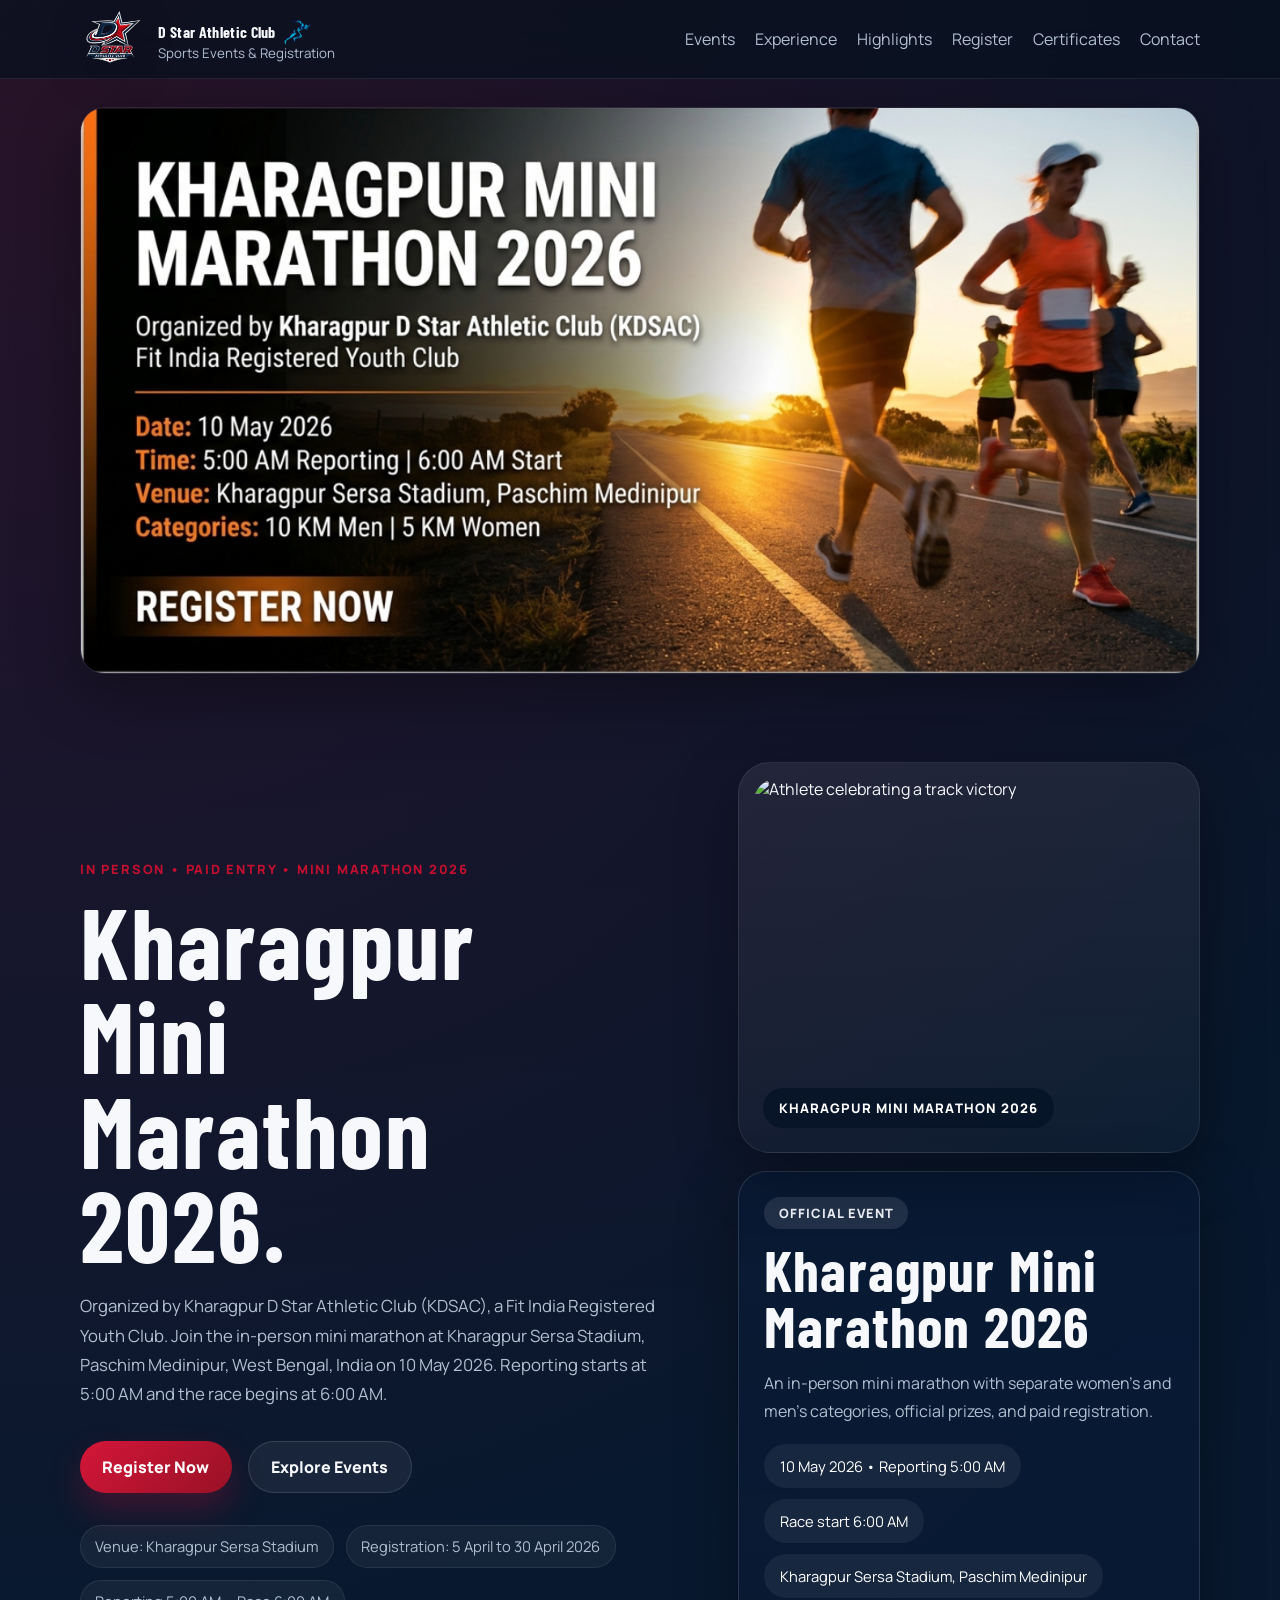
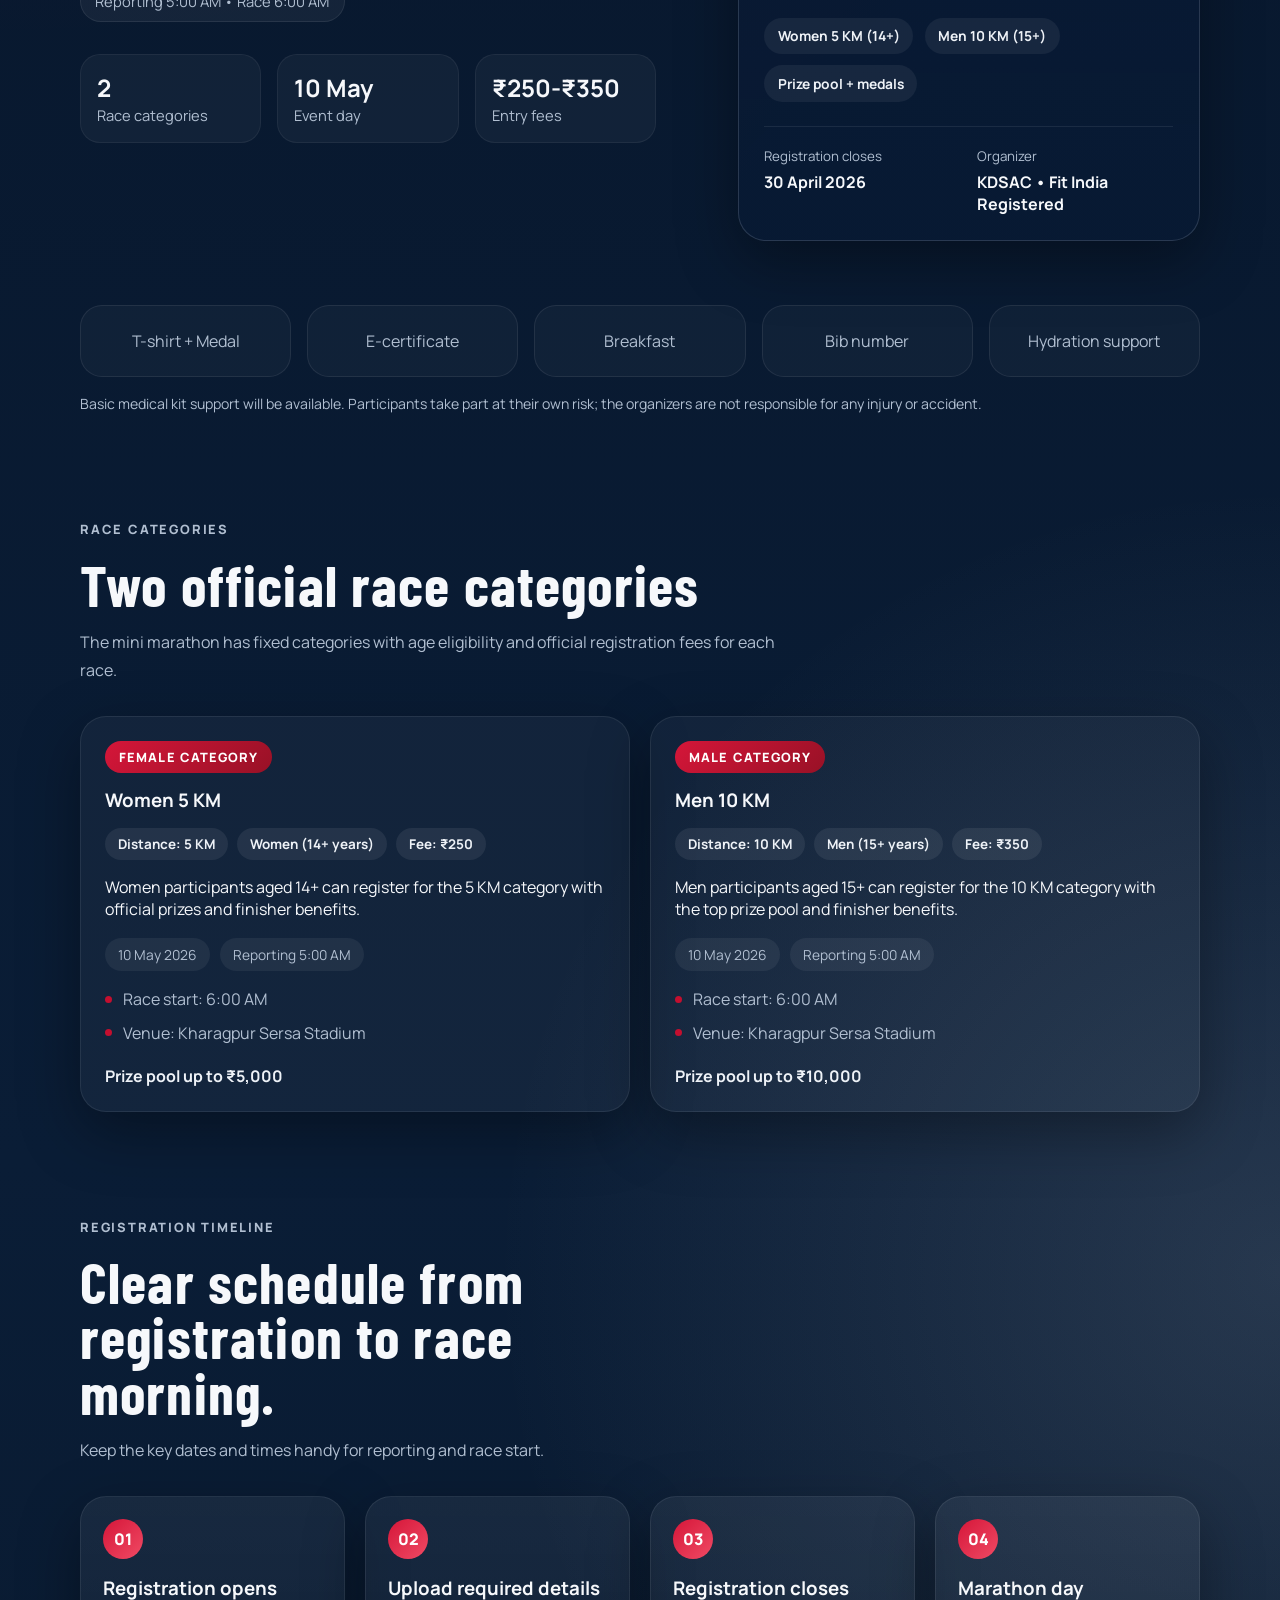
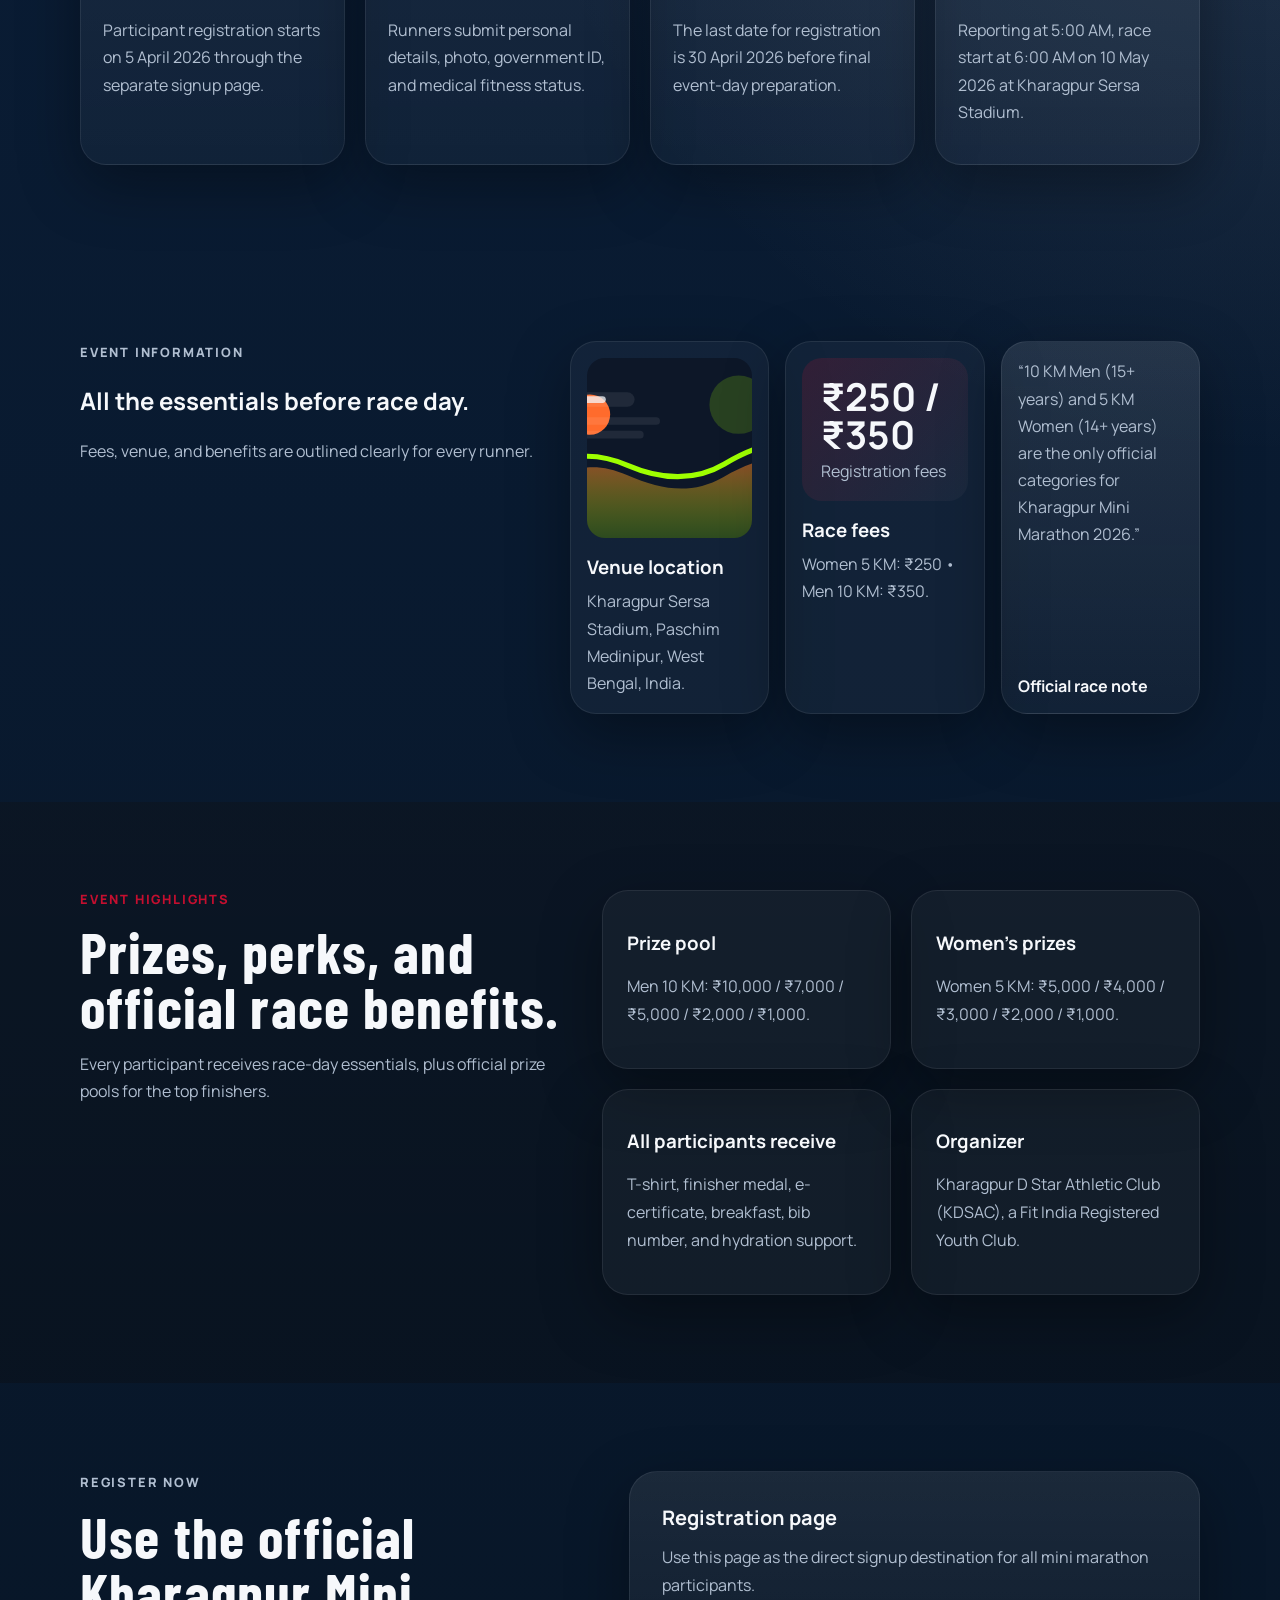
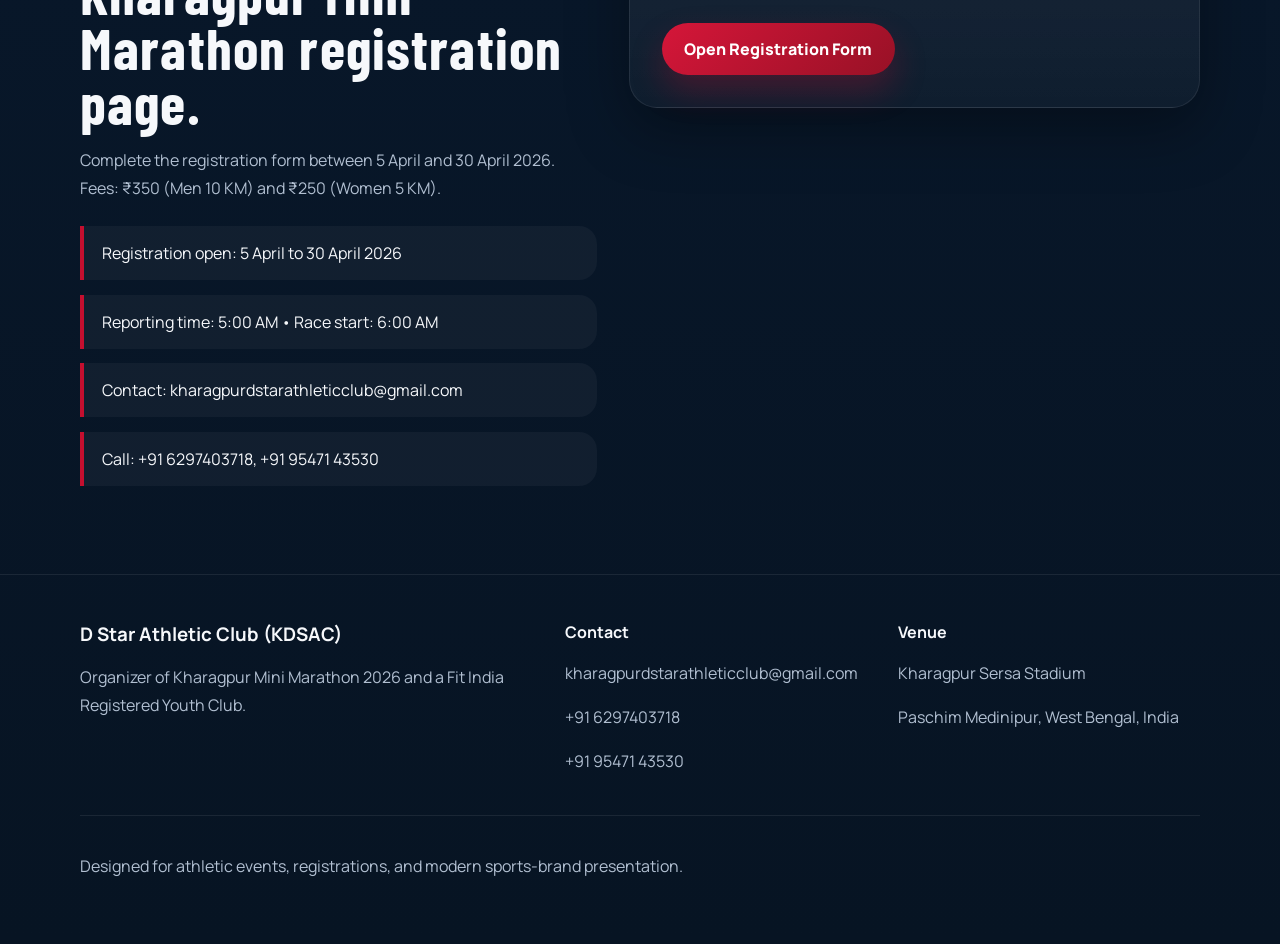
==== commit d7bdfd39: "Improve SEO meta tags and add sitemap" ====
--- a/index.html
+++ b/index.html
@@ -29,6 +29,9 @@
       content="Official marathon event page for Kharagpur Mini Marathon 2026."
     />
     <meta name="twitter:image" content="./assets/logo.png" />
+    <link rel="canonical" href="https://kdsac.in/" />
+    <meta property="og:url" content="https://kdsac.in/" />
+    <meta name="twitter:url" content="https://kdsac.in/" />
     <script type="application/ld+json">
       {
         "@context": "https://schema.org",
--- a/styles.css
+++ b/styles.css
@@ -798,6 +798,11 @@
   letter-spacing: 0.08em;
 }
 
+.success-badge {
+  background: rgba(34, 197, 94, 0.2);
+  color: #d9ffe7;
+}
+
 .cta-box {
   padding: 2rem;
   border-radius: 28px;
@@ -942,8 +947,8 @@
   margin-top: 1rem;
   padding: 1.15rem;
   border-radius: 20px;
-  border: 1px solid rgba(255, 255, 255, 0.08);
-  background: linear-gradient(180deg, rgba(196, 15, 47, 0.18), rgba(255, 255, 255, 0.04));
+  border: 1px solid rgba(34, 197, 94, 0.45);
+  background: linear-gradient(180deg, rgba(34, 197, 94, 0.18), rgba(255, 255, 255, 0.04));
 }
 
 .success-card h4 {
@@ -952,9 +957,29 @@
 
 .success-card p {
   margin: 0;
+  color: #d9ffe7;
+  line-height: 1.7;
+}
+
+.payment-info {
+  color: var(--muted);
+  font-size: 0.92rem;
+}
+
+.terms-check {
+  display: flex;
+  align-items: flex-start;
+  gap: 0.6rem;
+  margin: 1rem 0 0.6rem;
+  font-weight: 600;
+  color: var(--white);
+}
+
+.terms-check a {
   color: var(--accent-soft);
-  line-height: 1.7;
-}
+  text-decoration: underline;
+}
+
 
 .site-footer {
   padding: 2rem 0 3rem;
@@ -1091,16 +1116,34 @@
   padding-top: 4rem;
 }
 
-.admin-header .brand {
-  display: flex;
-  align-items: center;
-  gap: 1rem;
-}
-
-.admin-links {
-  display: flex;
-  gap: 0.6rem;
-  align-items: center;
+.admin-section .container {
+  width: min(1440px, calc(100% - 2rem));
+}
+
+.admin-page {
+  background: #0b1118;
+}
+
+.admin-page .site-header {
+  background: rgba(10, 16, 24, 0.92);
+}
+
+.admin-page .button {
+  border-radius: 12px;
+}
+
+.admin-page .button-primary {
+  background: linear-gradient(135deg, #2dd4bf, #0ea5e9);
+  border: none;
+}
+
+.admin-page .button-secondary {
+  background: rgba(255, 255, 255, 0.08);
+  border: 1px solid rgba(255, 255, 255, 0.18);
+}
+
+.admin-page .section-heading h2 {
+  font-size: 2.2rem;
 }
 
 .admin-controls {
@@ -1108,6 +1151,153 @@
   flex-wrap: wrap;
   gap: 0.8rem;
   margin: 2rem 0 1.5rem;
+}
+
+.admin-controls,
+.bulk-actions {
+  background: rgba(255, 255, 255, 0.04);
+  border: 1px solid rgba(255, 255, 255, 0.08);
+  border-radius: 16px;
+  padding: 1rem;
+}
+
+.admin-login {
+  display: grid;
+  place-items: center;
+  min-height: 45vh;
+}
+
+ .admin-login-card {
+  max-width: 420px;
+  width: 100%;
+  padding: 2rem;
+  border-radius: 22px;
+  border: 1px solid rgba(255, 255, 255, 0.1);
+  background: rgba(255, 255, 255, 0.04);
+  box-shadow: var(--shadow);
+  text-align: center;
+}
+
+.admin-topbar {
+  display: flex;
+  justify-content: space-between;
+  align-items: flex-end;
+  gap: 1rem;
+  padding: 1.4rem 1.6rem;
+  border-radius: 18px;
+  border: 1px solid rgba(255, 255, 255, 0.08);
+  background: linear-gradient(135deg, rgba(22, 32, 46, 0.9), rgba(10, 16, 24, 0.9));
+  margin-bottom: 1.6rem;
+}
+
+.admin-brand h2 {
+  margin: 0.2rem 0;
+  font-size: 2rem;
+}
+
+.admin-brand .muted {
+  margin: 0;
+  color: var(--muted);
+}
+
+.admin-topbar-actions {
+  display: flex;
+  align-items: center;
+  gap: 0.8rem;
+}
+
+.admin-user {
+  padding: 0.6rem 1rem;
+  border-radius: 999px;
+  border: 1px solid rgba(255, 255, 255, 0.1);
+  background: rgba(255, 255, 255, 0.04);
+  font-size: 0.9rem;
+  color: var(--muted);
+}
+
+.admin-stats {
+  display: grid;
+  grid-template-columns: repeat(4, minmax(0, 1fr));
+  gap: 1rem;
+  margin-bottom: 1.6rem;
+}
+
+.stat-card {
+  padding: 1.2rem;
+  border-radius: 16px;
+  border: 1px solid rgba(255, 255, 255, 0.08);
+  background: rgba(255, 255, 255, 0.04);
+  display: grid;
+  gap: 0.35rem;
+}
+
+.stat-card span {
+  color: var(--muted);
+  font-size: 0.85rem;
+  text-transform: uppercase;
+  letter-spacing: 0.08em;
+}
+
+.stat-card strong {
+  font-size: 1.6rem;
+}
+
+.admin-panel {
+  padding: 1.4rem;
+  border-radius: 18px;
+  border: 1px solid rgba(255, 255, 255, 0.08);
+  background: rgba(8, 14, 22, 0.75);
+  display: grid;
+  gap: 1.2rem;
+}
+
+.panel-header {
+  display: flex;
+  justify-content: space-between;
+  align-items: center;
+  gap: 1rem;
+}
+
+.panel-header h3 {
+  margin: 0;
+  font-size: 1.35rem;
+}
+
+.panel-header .muted {
+  margin: 0.3rem 0 0;
+  color: var(--muted);
+}
+
+.panel-links {
+  display: flex;
+  gap: 0.8rem;
+}
+
+.panel-links a {
+  color: var(--accent-soft);
+  text-decoration: none;
+  font-weight: 600;
+}
+
+.admin-main {
+  display: grid;
+  gap: 1.2rem;
+}
+
+.bulk-actions {
+  display: flex;
+  flex-wrap: wrap;
+  gap: 0.8rem;
+  align-items: center;
+  margin-bottom: 1.5rem;
+}
+
+.bulk-select {
+  display: flex;
+  align-items: center;
+  gap: 0.5rem;
+  font-weight: 600;
+  color: var(--white);
 }
 
 .input-field {
@@ -1115,29 +1305,54 @@
   padding: 0.75rem 1rem;
   border-radius: 16px;
   border: 1px solid rgba(255, 255, 255, 0.12);
-  background: rgba(255, 255, 255, 0.05);
+  background: rgba(7, 20, 32, 0.7);
   color: var(--text);
   font-family: "Manrope", sans-serif;
 }
 
 .table-wrap {
-  overflow-x: auto;
+  overflow-x: hidden;
   border-radius: 18px;
   border: 1px solid rgba(255, 255, 255, 0.08);
+  background: rgba(6, 12, 20, 0.7);
 }
 
 .admin-table {
   width: 100%;
   border-collapse: collapse;
-  min-width: 980px;
+  table-layout: fixed;
 }
 
 .admin-table th,
 .admin-table td {
-  padding: 0.9rem 0.8rem;
+  padding: 0.75rem 0.6rem;
   text-align: left;
   border-bottom: 1px solid rgba(255, 255, 255, 0.08);
   font-size: 0.92rem;
+  word-break: break-word;
+  overflow-wrap: anywhere;
+  vertical-align: top;
+}
+
+.admin-table td input,
+.admin-table td select,
+.admin-table td button {
+  max-width: 100%;
+}
+
+.status-cell,
+.rank-cell,
+.action-cell {
+  display: grid;
+  gap: 0.4rem;
+}
+
+.action-cell .button {
+  width: 100%;
+}
+
+.rank-cell input {
+  width: 100%;
 }
 
 .admin-table th {
@@ -1151,12 +1366,155 @@
 .file-links {
   display: flex;
   flex-direction: column;
-  gap: 0.3rem;
-}
-
-.file-links a {
+  gap: 0.6rem;
+}
+
+.file-links a,
+.link-button {
   color: var(--accent-soft);
-  text-decoration: none;
+  background: transparent;
+  border: none;
+  padding: 0;
+  text-align: left;
+  font: inherit;
+  cursor: pointer;
+}
+
+.file-item {
+  display: grid;
+  gap: 0.35rem;
+}
+
+.thumb-button {
+  width: fit-content;
+  padding: 0.4rem 0.75rem;
+  border-radius: 10px;
+  border: 1px solid rgba(255, 255, 255, 0.2);
+  background: rgba(255, 255, 255, 0.08);
+  color: var(--white);
+  font-size: 0.85rem;
+  cursor: pointer;
+}
+
+.thumb-button:hover {
+  border-color: rgba(255, 255, 255, 0.4);
+}
+
+.image-modal {
+  position: fixed;
+  inset: 0;
+  display: grid;
+  place-items: center;
+  z-index: 999;
+}
+
+.image-modal[hidden] {
+  display: none;
+}
+
+.image-modal-backdrop {
+  position: absolute;
+  inset: 0;
+  background: rgba(7, 10, 18, 0.8);
+}
+
+.image-modal-card {
+  position: relative;
+  z-index: 1;
+  max-width: min(720px, 92vw);
+  max-height: 86vh;
+  padding: 1rem;
+  border-radius: 18px;
+  border: 1px solid rgba(255, 255, 255, 0.15);
+  background: rgba(12, 18, 30, 0.95);
+  display: grid;
+  gap: 0.8rem;
+}
+
+@media (max-width: 900px) {
+  .admin-topbar {
+    flex-direction: column;
+    align-items: flex-start;
+  }
+
+  .admin-stats {
+    grid-template-columns: repeat(2, minmax(0, 1fr));
+  }
+
+  .panel-header {
+    flex-direction: column;
+    align-items: flex-start;
+  }
+
+  .panel-links {
+    flex-wrap: wrap;
+  }
+
+  .admin-controls,
+  .bulk-actions {
+    flex-direction: column;
+    align-items: stretch;
+  }
+
+  .admin-table thead {
+    display: none;
+  }
+
+  .admin-table,
+  .admin-table tbody,
+  .admin-table tr,
+  .admin-table td {
+    display: block;
+    width: 100%;
+  }
+
+  .admin-table tr {
+    border: 1px solid rgba(255, 255, 255, 0.08);
+    border-radius: 16px;
+    padding: 0.8rem;
+    margin-bottom: 0.9rem;
+    background: rgba(10, 18, 28, 0.7);
+  }
+
+  .admin-table td {
+    display: grid;
+    grid-template-columns: 130px 1fr;
+    gap: 0.5rem;
+    padding: 0.4rem 0;
+    border: none;
+  }
+
+  .admin-table td::before {
+    content: attr(data-label);
+    color: var(--muted);
+    font-weight: 600;
+    text-transform: uppercase;
+    font-size: 0.68rem;
+    letter-spacing: 0.08em;
+  }
+}
+
+@media (max-width: 520px) {
+  .admin-stats {
+    grid-template-columns: 1fr;
+  }
+
+  .admin-table td {
+    grid-template-columns: 1fr;
+  }
+}
+
+.image-modal-card img {
+  width: 100%;
+  height: auto;
+  max-height: 70vh;
+  object-fit: contain;
+  border-radius: 12px;
+  background: rgba(255, 255, 255, 0.06);
+}
+
+.image-modal-close {
+  justify-self: end;
 }
 
 .button-small {
@@ -1220,6 +1578,35 @@
 
 .form-note.is-error {
   color: #ffb2b2;
+}
+
+.status-text {
+  margin-top: 0.4rem;
+  color: #b8d4ff;
+  display: inline-flex;
+  align-items: center;
+  gap: 0.5rem;
+}
+
+.status-text::before {
+  content: "";
+  width: 12px;
+  height: 12px;
+  border-radius: 50%;
+  border: 2px solid rgba(184, 212, 255, 0.4);
+  border-top-color: #b8d4ff;
+  animation: status-spin 0.9s linear infinite;
+  display: none;
+}
+
+.status-text.is-loading::before {
+  display: inline-block;
+}
+
+@keyframes status-spin {
+  to {
+    transform: rotate(360deg);
+  }
 }
 
 .certificate-preview {
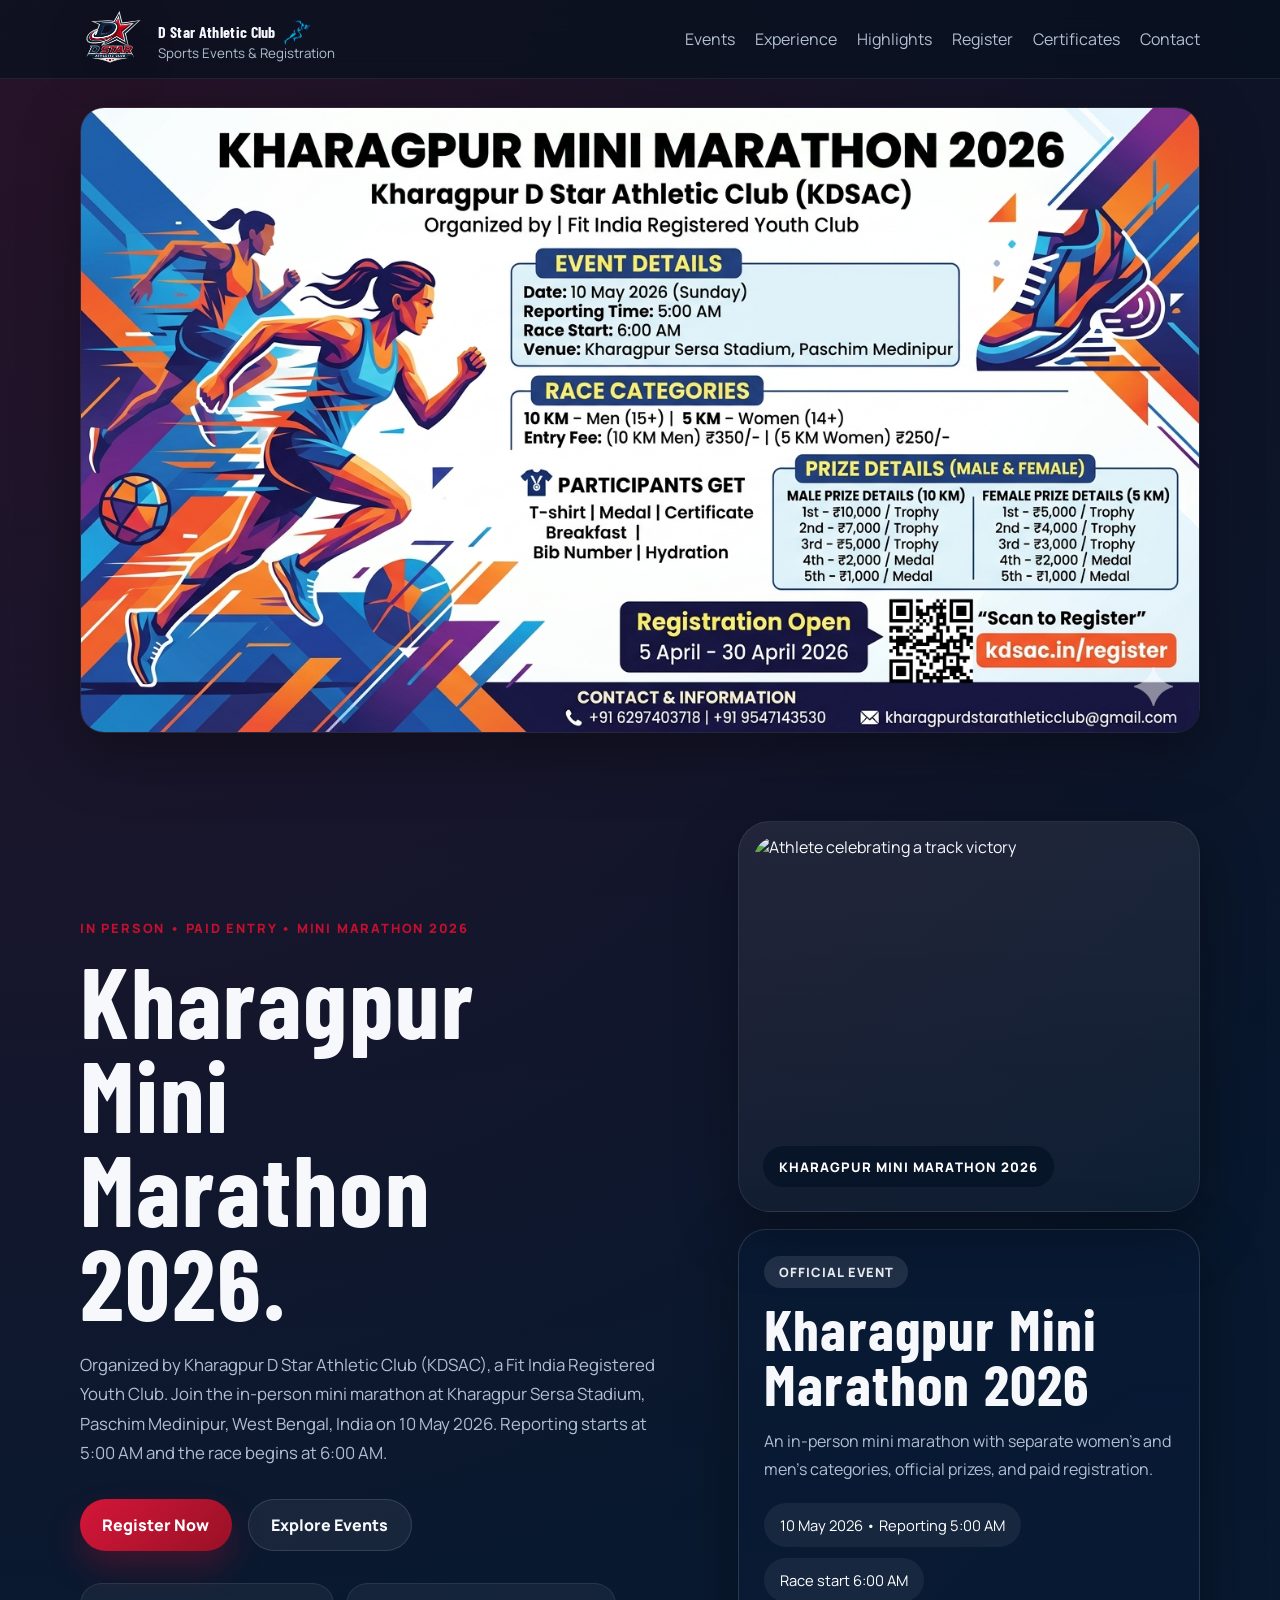
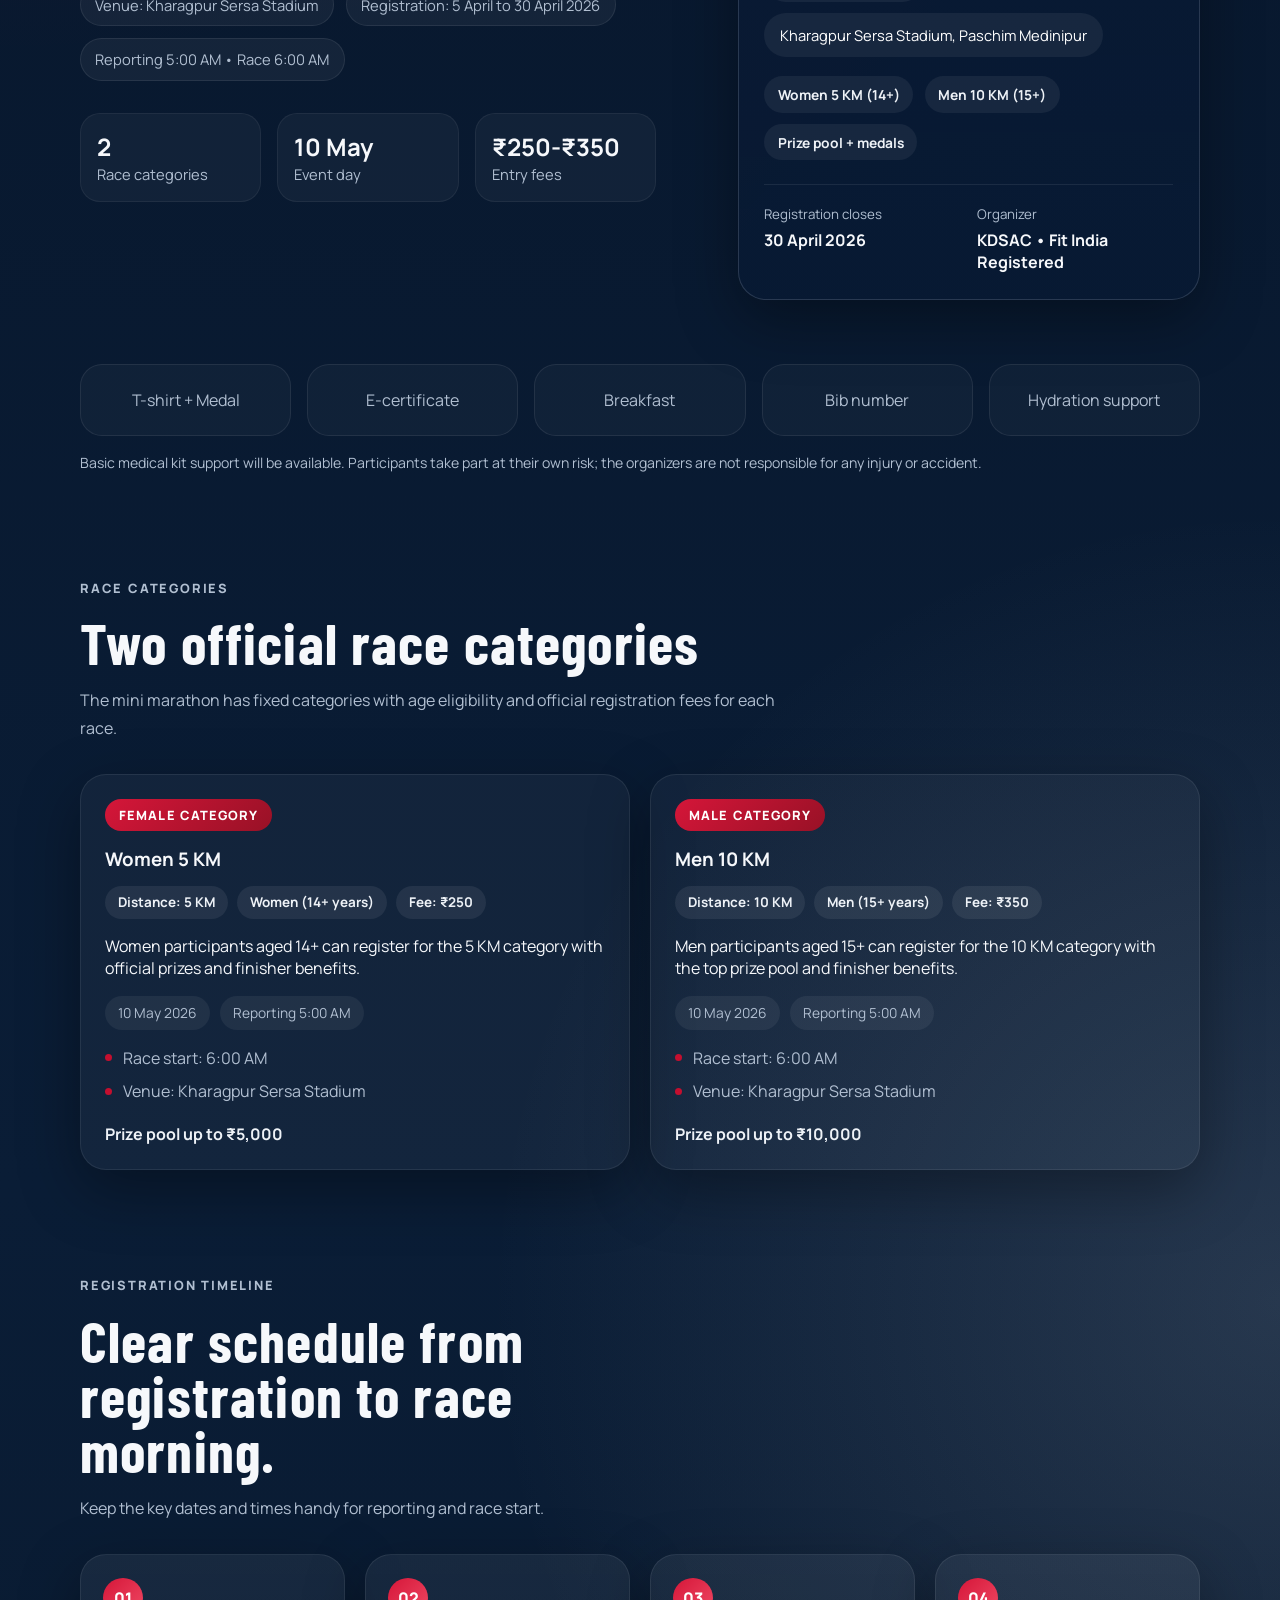
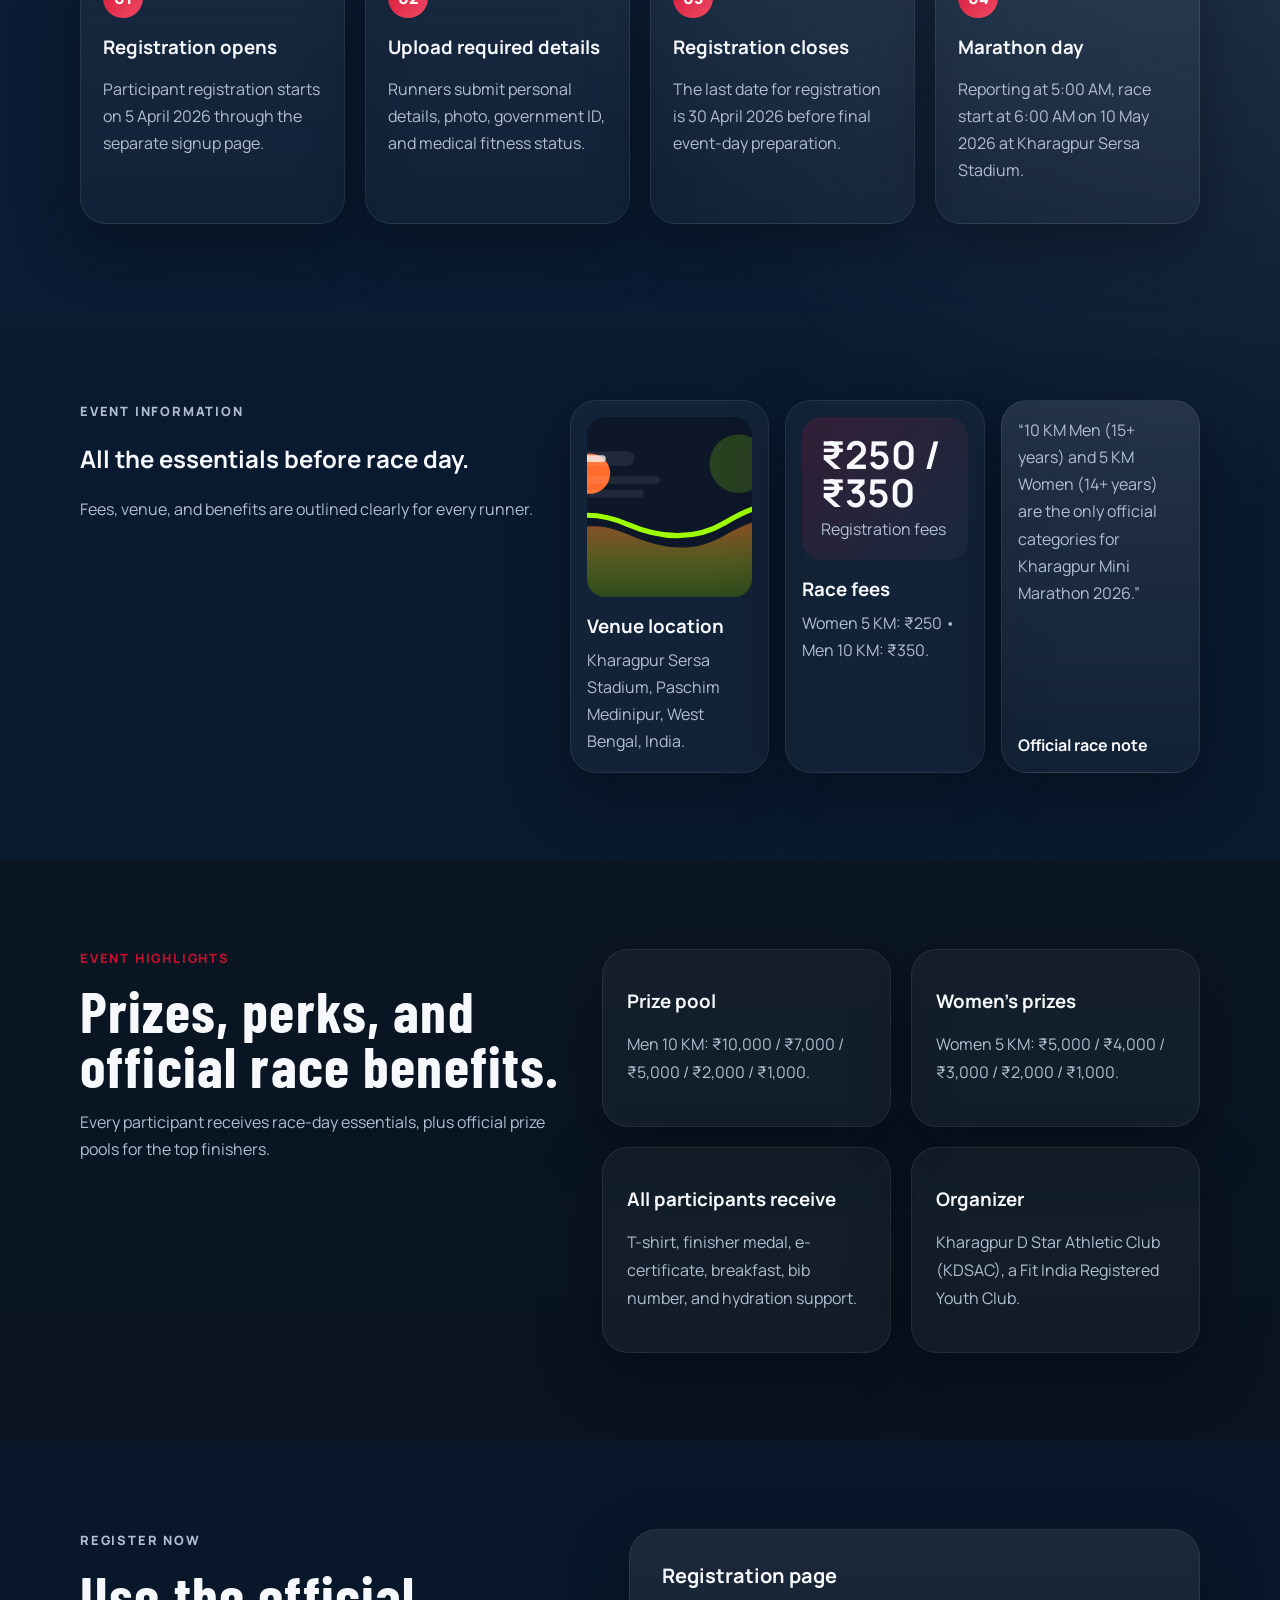
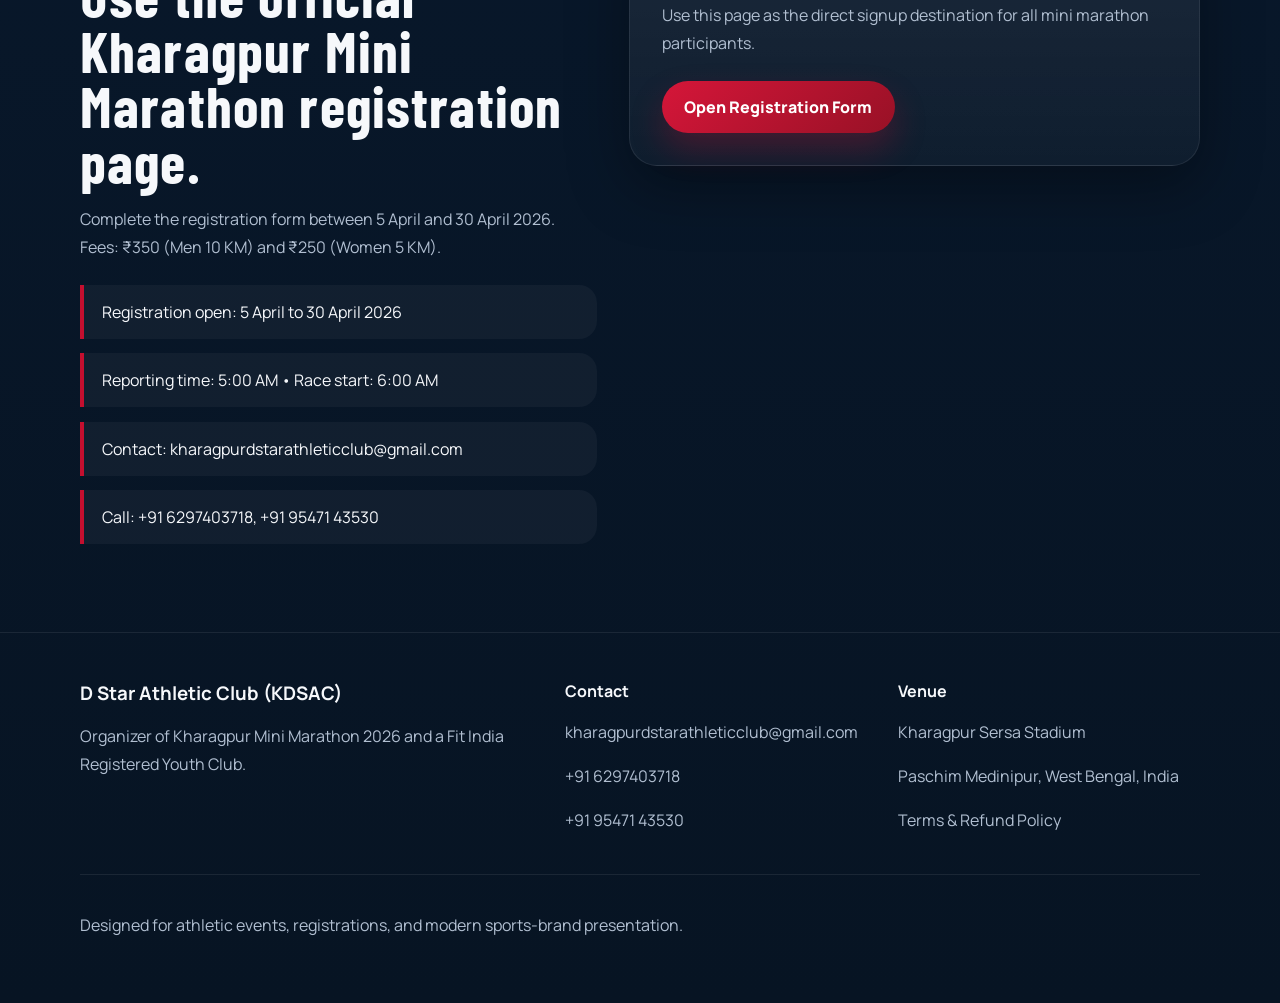
==== commit 551f26b9: "Add refund policy to terms page" ====
--- a/index.html
+++ b/index.html
@@ -29,6 +29,7 @@
       content="Official marathon event page for Kharagpur Mini Marathon 2026."
     />
     <meta name="twitter:image" content="./assets/logo.png" />
+    <link rel="icon" href="./assets/logo.png" type="image/png" />
     <link rel="canonical" href="https://kdsac.in/" />
     <meta property="og:url" content="https://kdsac.in/" />
     <meta name="twitter:url" content="https://kdsac.in/" />
@@ -406,6 +407,7 @@
           <h4>Venue</h4>
           <p>Kharagpur Sersa Stadium</p>
           <p>Paschim Medinipur, West Bengal, India</p>
+          <p><a href="./terms.html">Terms & Refund Policy</a></p>
         </div>
       </div>
       <div class="container footer-bottom">
--- a/styles.css
+++ b/styles.css
@@ -959,11 +959,6 @@
   margin: 0;
   color: #d9ffe7;
   line-height: 1.7;
-}
-
-.payment-info {
-  color: var(--muted);
-  font-size: 0.92rem;
 }
 
 .terms-check {
@@ -1117,11 +1112,17 @@
 }
 
 .admin-section .container {
-  width: min(1440px, calc(100% - 2rem));
+  width: calc(100% - 2rem);
+  max-width: none;
 }
 
 .admin-page {
   background: #0b1118;
+}
+
+.admin-page .container {
+  width: calc(100% - 2rem);
+  max-width: none;
 }
 
 .admin-page .site-header {
@@ -1292,6 +1293,7 @@
   margin-bottom: 1.5rem;
 }
 
+
 .bulk-select {
   display: flex;
   align-items: center;
@@ -1527,6 +1529,38 @@
   grid-template-columns: repeat(2, minmax(0, 1fr));
   gap: 2.5rem;
   align-items: start;
+}
+
+/* Participant card verification: improve small-screen layout */
+@media (max-width: 900px) {
+  .certificate-grid {
+    grid-template-columns: 1fr;
+    gap: 1.5rem;
+  }
+
+  .certificate-card {
+    padding: 1.4rem;
+  }
+
+  .certificate-shell {
+    padding: 1.6rem;
+  }
+
+  .certificate-header {
+    grid-template-columns: 1fr;
+    text-align: center;
+    justify-items: center;
+  }
+
+  .certificate-headline strong {
+    font-size: 1.25rem;
+  }
+
+  .certificate-footer {
+    grid-template-columns: 1fr;
+    gap: 0.8rem;
+    text-align: center;
+  }
 }
 
 .certificate-card {
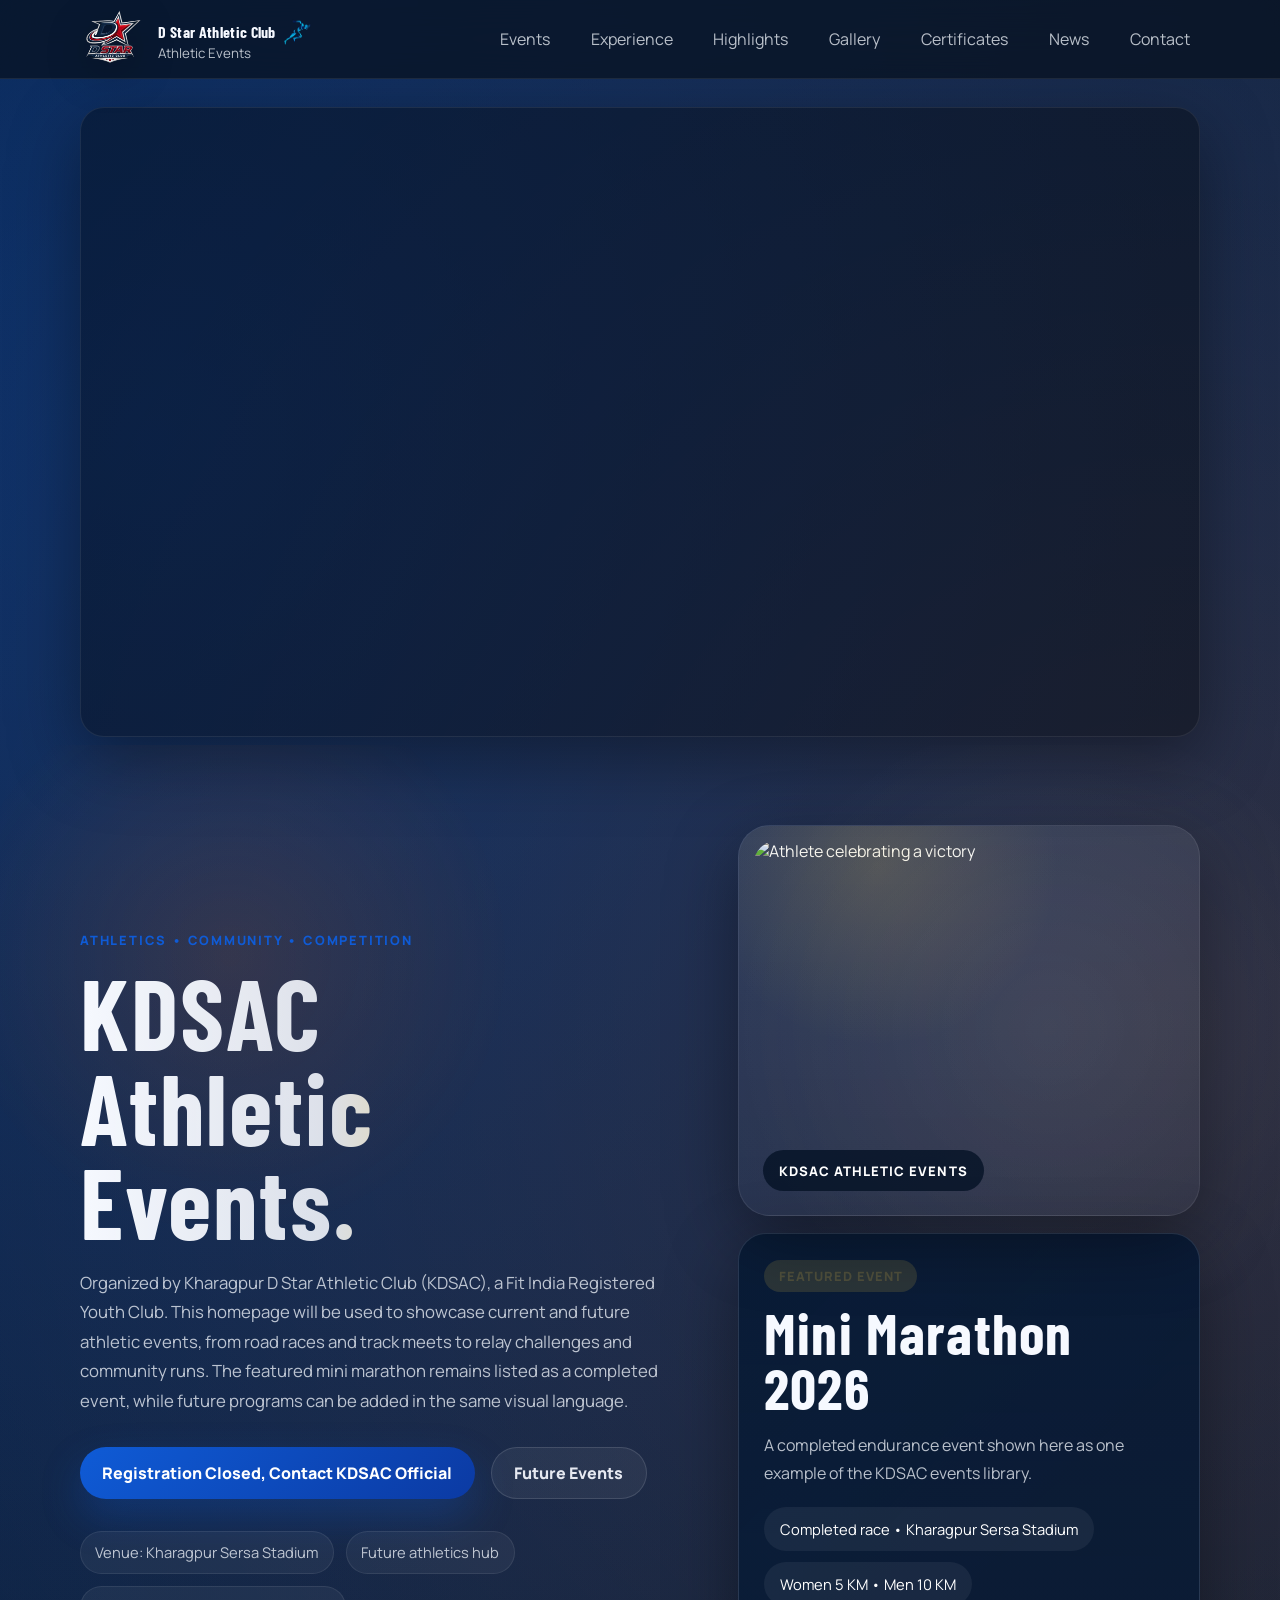
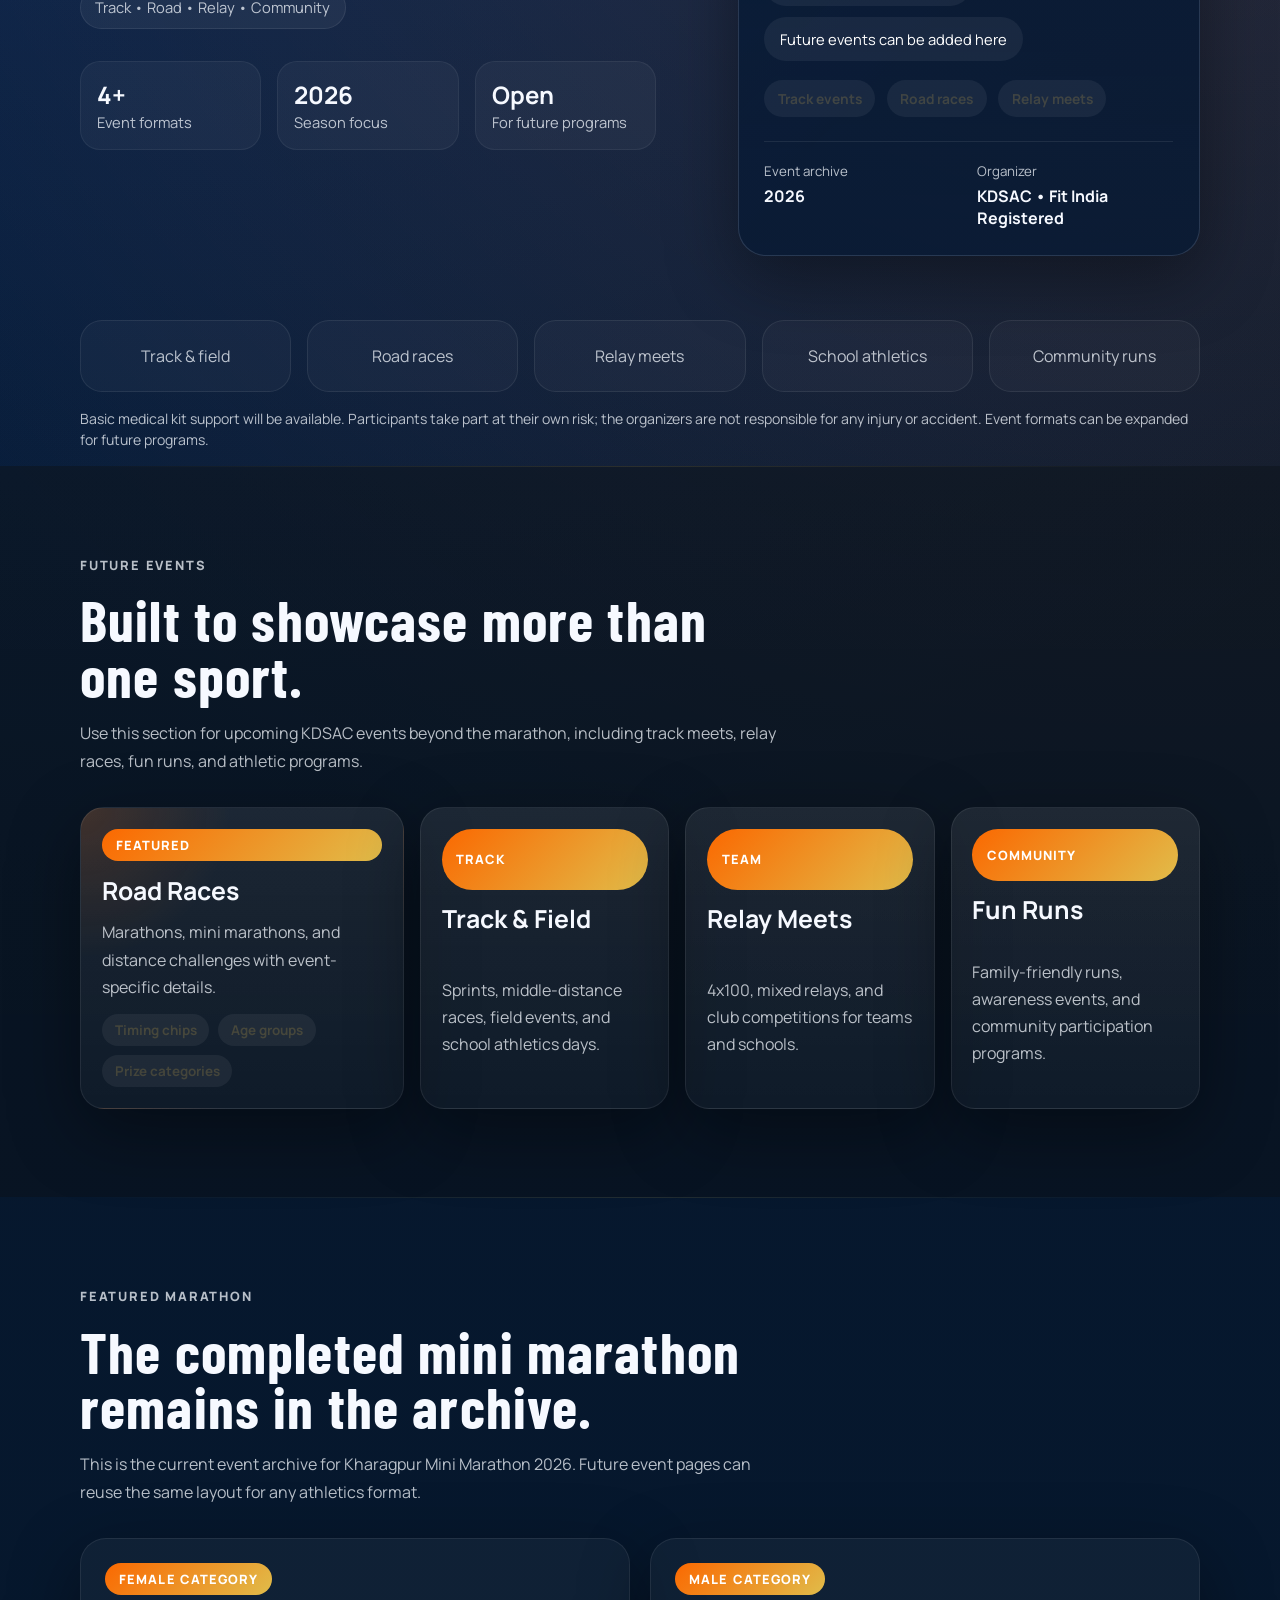
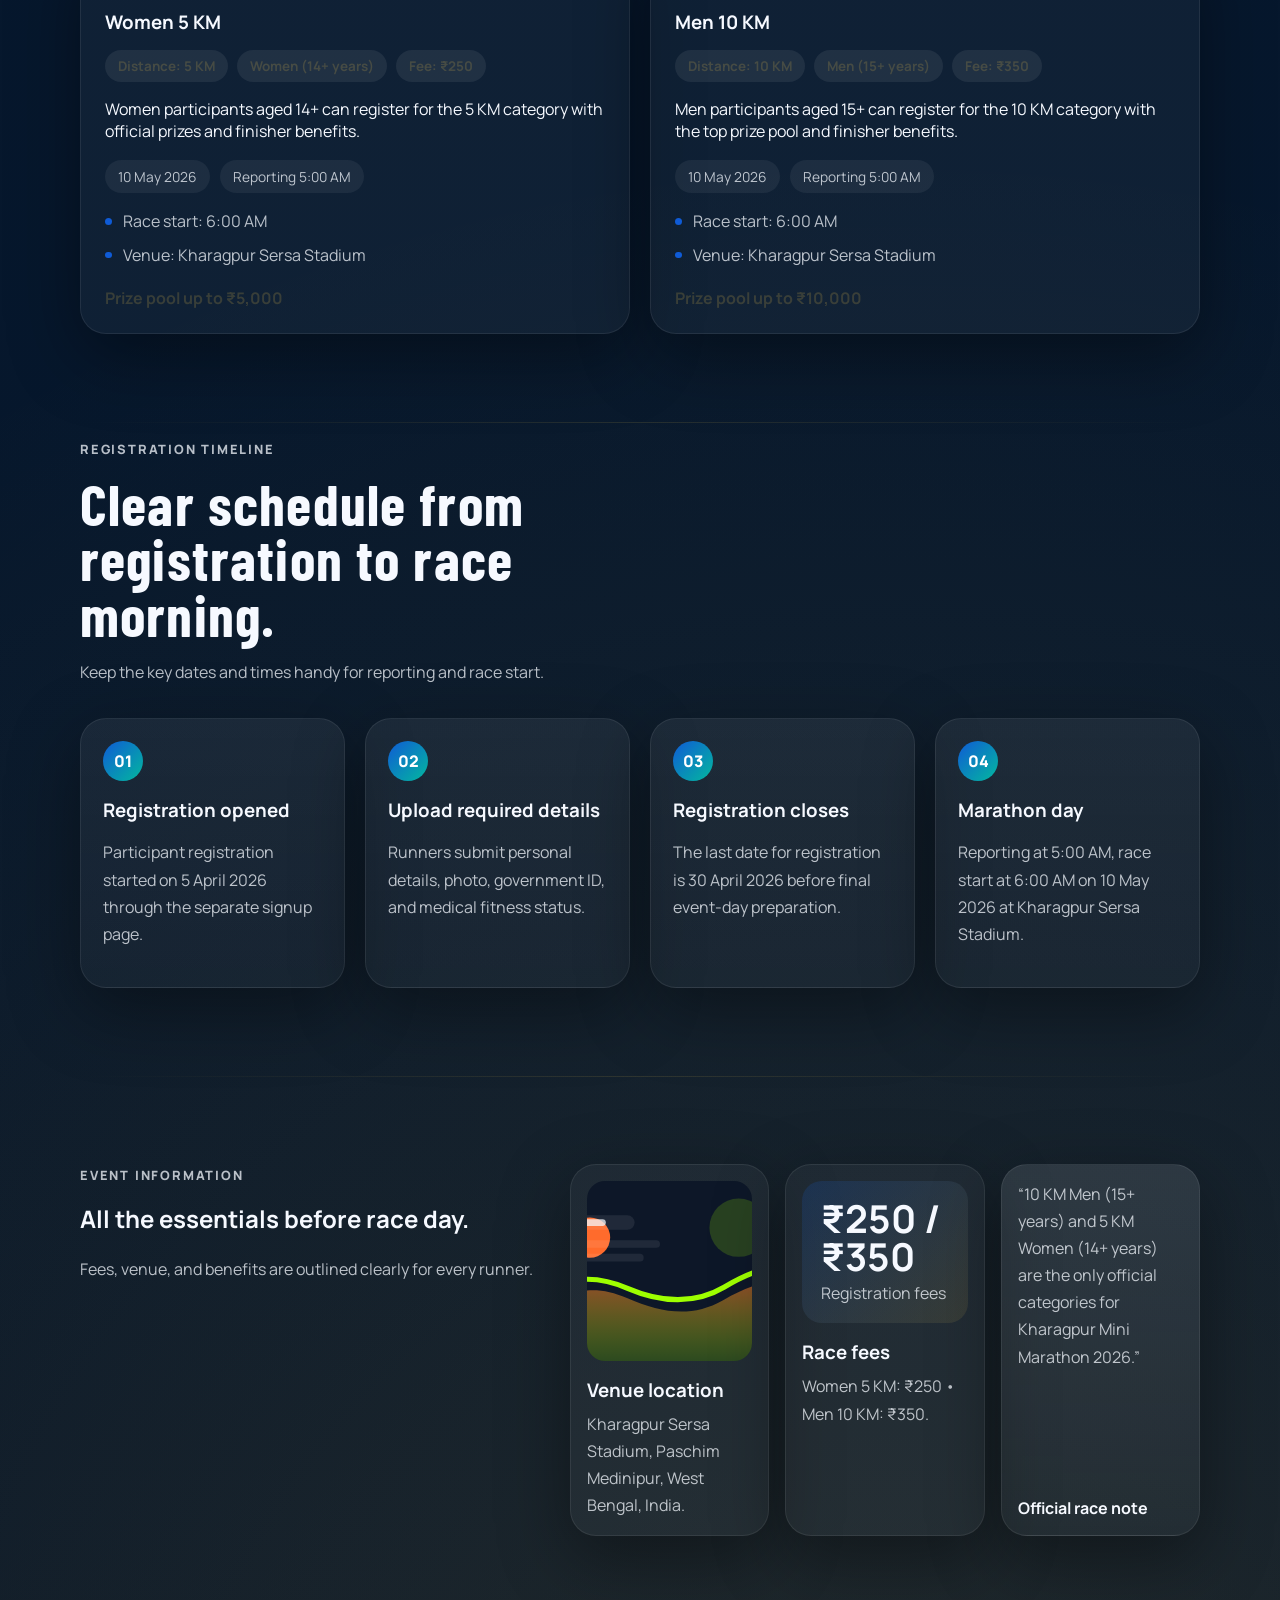
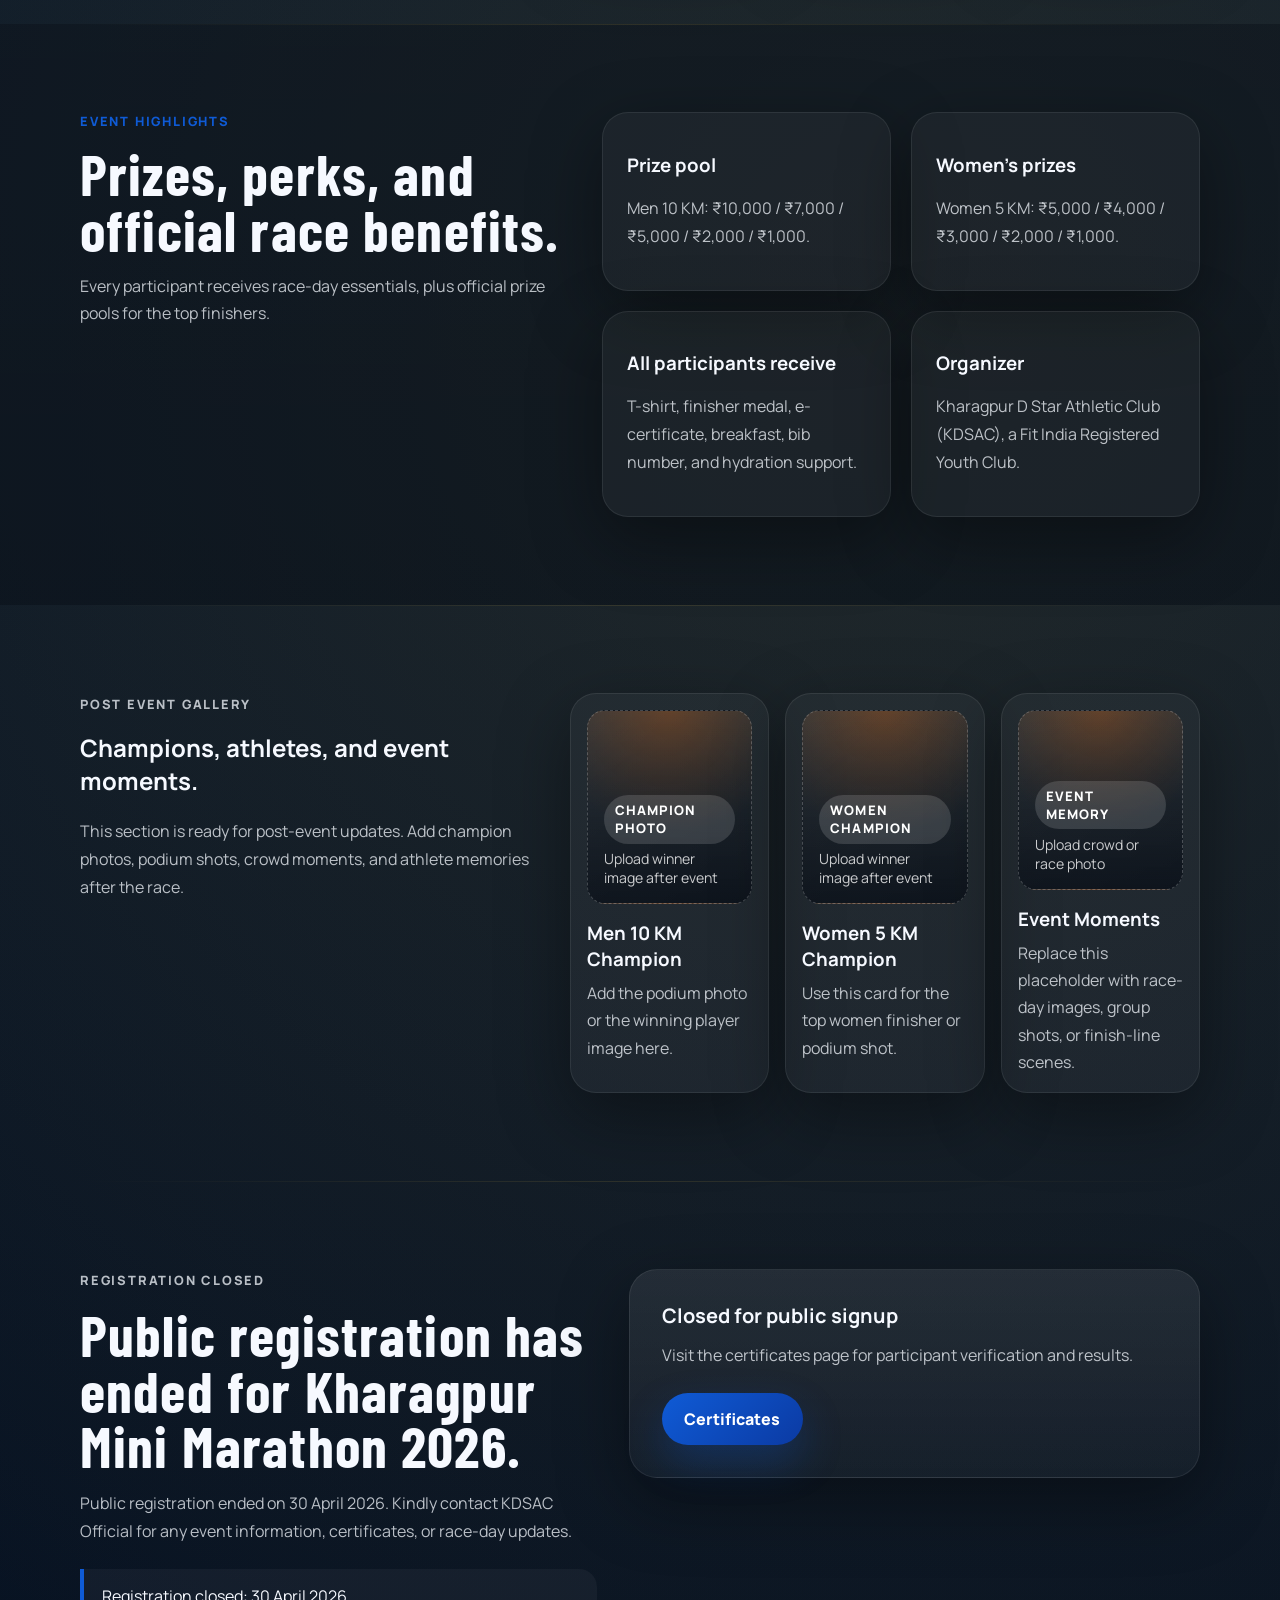
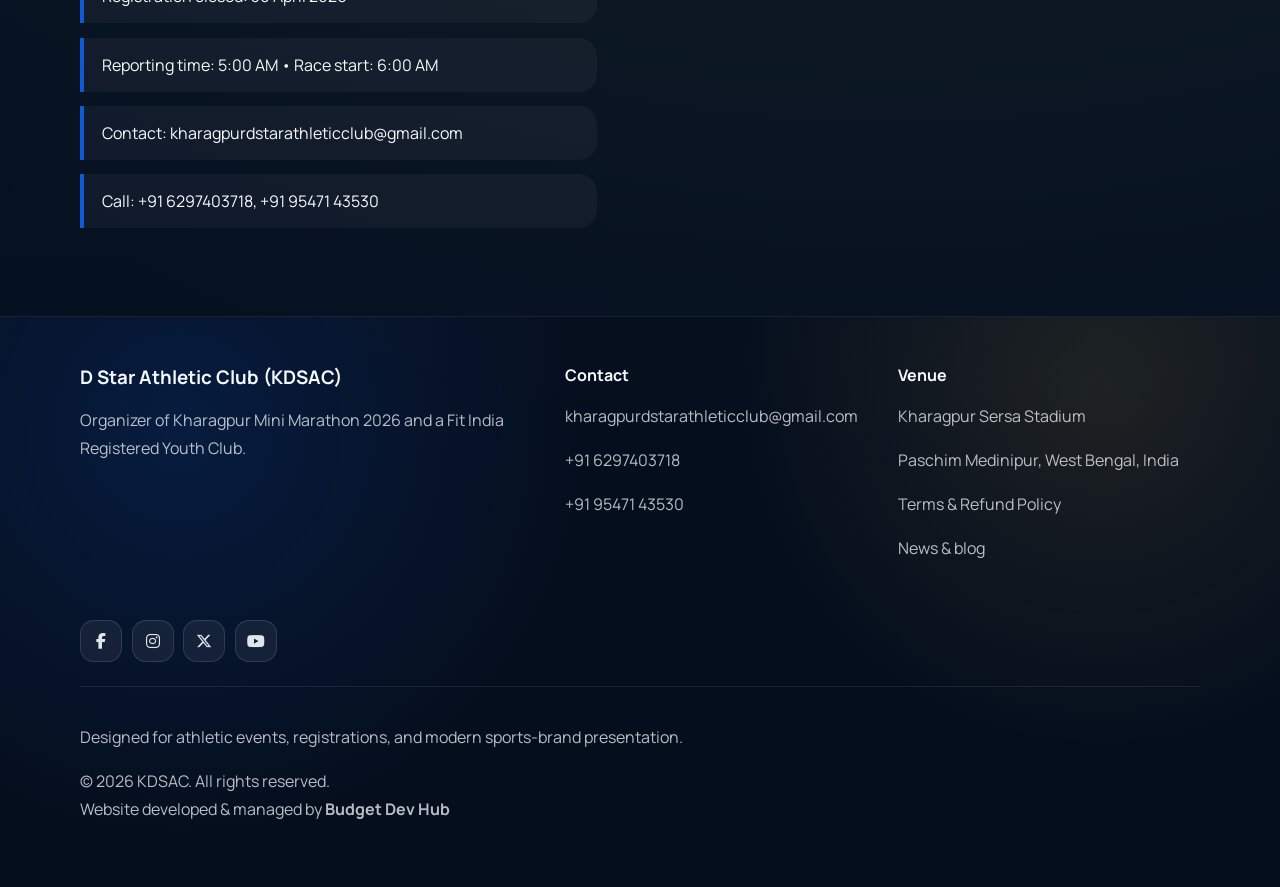
==== commit e1225104: "added video" ====
--- a/index.html
+++ b/index.html
@@ -3,42 +3,43 @@
   <head>
     <meta charset="UTF-8" />
     <meta name="viewport" content="width=device-width, initial-scale=1.0" />
-    <title>Kharagpur Mini Marathon 2026</title>
+    <title>KDSAC Athletic Events | Kharagpur Mini Marathon 2026</title>
     <meta
       name="description"
-      content="Register for the Kharagpur Mini Marathon 2026 at Kharagpur Sersa Stadium, Paschim Medinipur, West Bengal, India."
+      content="KDSAC Athletic Events hub for Kharagpur Mini Marathon 2026 and future track, relay, running, and community sports events."
     />
     <meta
       name="keywords"
-      content="Kharagpur Mini Marathon 2026, Kharagpur D Star Athletic Club, KDSAC, Fit India Registered Youth Club, Kharagpur marathon, Paschim Medinipur marathon, West Bengal marathon, marathon registration, women 5 km, men 10 km"
+      content="KDSAC Athletic Events, Kharagpur Mini Marathon 2026, Kharagpur D Star Athletic Club, KDSAC, Fit India Registered Youth Club, track events, relay, marathon, running events"
     />
     <meta name="author" content="D Star Athletic Club" />
     <meta name="robots" content="index, follow" />
     <meta property="og:type" content="website" />
-    <meta property="og:title" content="Kharagpur Mini Marathon 2026 | D Star Athletic Club" />
+    <meta property="og:title" content="KDSAC Athletic Events | D Star Athletic Club" />
     <meta
       property="og:description"
-      content="Official event page for Kharagpur Mini Marathon 2026 with venue details, race categories, fees, prizes, and registration information."
+      content="Official KDSAC athletic events hub for marathon, track, relay, and community sports events."
     />
     <meta property="og:site_name" content="D Star Athletic Club" />
     <meta property="og:image" content="./assets/logo.png" />
     <meta name="twitter:card" content="summary_large_image" />
-    <meta name="twitter:title" content="Kharagpur Mini Marathon 2026 | D Star Athletic Club" />
+    <meta name="twitter:title" content="KDSAC Athletic Events | D Star Athletic Club" />
     <meta
       name="twitter:description"
-      content="Official marathon event page for Kharagpur Mini Marathon 2026."
+      content="Official KDSAC athletic events hub for marathon, track, relay, and community sports events."
     />
     <meta name="twitter:image" content="./assets/logo.png" />
     <link rel="icon" href="./assets/logo.png" type="image/png" />
     <link rel="canonical" href="https://kdsac.in/" />
     <meta property="og:url" content="https://kdsac.in/" />
     <meta name="twitter:url" content="https://kdsac.in/" />
+    <link rel="stylesheet" href="https://cdnjs.cloudflare.com/ajax/libs/font-awesome/6.5.0/css/all.min.css">
     <script type="application/ld+json">
       {
         "@context": "https://schema.org",
         "@type": "SportsEvent",
-        "name": "Kharagpur Mini Marathon 2026",
-        "description": "Official in-person paid mini marathon organized by Kharagpur D Star Athletic Club (Fit India Registered Youth Club) with Women 5 KM and Men 10 KM categories.",
+        "name": "KDSAC Athletic Events",
+        "description": "Official athletic events hub organized by Kharagpur D Star Athletic Club (Fit India Registered Youth Club) featuring marathon, track, relay, and community sports events. Public registration closed on 30 April 2026 for the featured marathon.",
         "eventAttendanceMode": "https://schema.org/OfflineEventAttendanceMode",
         "eventStatus": "https://schema.org/EventScheduled",
         "startDate": "2026-05-10T06:00:00+05:30",
@@ -65,6 +66,9 @@
       rel="stylesheet"
     />
     <link rel="stylesheet" href="./styles.css" />
+    <style>
+      /* Keep small page-level overrides minimal; main styling lives in styles.css */
+    </style>
   </head>
   <body>
     <header class="site-header">
@@ -73,7 +77,7 @@
           <img class="brand-logo" src="./assets/logo.png" alt="D Star Athletic Club logo" />
           <span class="brand-text">
             <strong>D Star Athletic Club <img class="brand-runner-image" src="./run.png" alt="Running athlete" /></strong>
-            <small>Sports Events & Registration</small>
+            <small>Athletic Events</small>
           </span>
         </a>
         <button class="menu-toggle" id="menuToggle" aria-expanded="false" aria-controls="siteNav" aria-label="Open menu">
@@ -85,53 +89,64 @@
           <a href="#events">Events</a>
           <a href="#experience">Experience</a>
           <a href="#highlights">Highlights</a>
-          <a href="./register.html">Register</a>
+          <a href="#gallery">Gallery</a>
           <a href="./certificate.html">Certificates</a>
+          <a href="./blog.html">News</a>
           <a href="#contact">Contact</a>
         </nav>
       </div>
     </header>
 
     <main id="top">
-      <section class="promo-banner" aria-label="Marathon registration banner">
+      <section class="promo-banner hero-video-banner" aria-label="KDSAC event video">
         <div class="container">
-          <a class="banner-link" href="./register.html">
-            <img src="./assets/banner.png" alt="Register for the Kharagpur Mini Marathon 2026" />
-          </a>
+          <div class="hero-video-wrap">
+            <iframe
+              class="hero-video-embed"
+              src="https://www.youtube.com/embed/fIJrtoxlpNk?autoplay=1&amp;mute=1&amp;controls=0&amp;modestbranding=1&amp;playsinline=1&amp;rel=0&amp;loop=1&amp;playlist=fIJrtoxlpNk&amp;disablekb=1&amp;fs=0&amp;iv_load_policy=3"
+              title="Kharagpur Mini Marathon 2026 — KDSAC event video"
+              allow="accelerometer; autoplay; clipboard-write; encrypted-media; gyroscope; picture-in-picture; web-share"
+              allowfullscreen
+              loading="lazy"
+              referrerpolicy="strict-origin-when-cross-origin"
+            ></iframe>
+          </div>
         </div>
       </section>
       <section class="hero">
         <div class="container hero-grid">
           <div class="hero-copy">
-            <p class="eyebrow">In Person • Paid Entry • Mini Marathon 2026</p>
-            <h1>Kharagpur Mini Marathon 2026.</h1>
+            <p class="eyebrow">Athletics • Community • Competition</p>
+            <h1>KDSAC Athletic Events.</h1>
             <p class="hero-text">
               Organized by Kharagpur D Star Athletic Club (KDSAC), a Fit India
-              Registered Youth Club. Join the in-person mini marathon at Kharagpur
-              Sersa Stadium, Paschim Medinipur, West Bengal, India on 10 May 2026.
-              Reporting starts at 5:00 AM and the race begins at 6:00 AM.
+              Registered Youth Club. This homepage will be used to showcase
+              current and future athletic events, from road races and track meets
+              to relay challenges and community runs. The featured mini marathon
+              remains listed as a completed event, while future programs can be
+              added in the same visual language.
             </p>
             <div class="hero-actions">
-              <a class="button button-primary" href="./register.html">Register Now</a>
-              <a class="button button-secondary" href="#events">Explore Events</a>
+              <a class="button button-primary" href="#register">Registration Closed, Contact KDSAC Official</a>
+              <a class="button button-secondary" href="#future-events">Future Events</a>
             </div>
             <div class="trust-row">
               <span>Venue: Kharagpur Sersa Stadium</span>
-              <span>Registration: 5 April to 30 April 2026</span>
-              <span>Reporting 5:00 AM • Race 6:00 AM</span>
+              <span>Future athletics hub</span>
+              <span>Track • Road • Relay • Community</span>
             </div>
             <div class="hero-stats">
               <div>
-                <strong>2</strong>
-                <span>Race categories</span>
-              </div>
-              <div>
-                <strong>10 May</strong>
-                  <span>Event day</span>
-              </div>
-              <div>
-                <strong>₹250-₹350</strong>
-                <span>Entry fees</span>
+                <strong>4+</strong>
+                <span>Event formats</span>
+              </div>
+              <div>
+                <strong>2026</strong>
+                  <span>Season focus</span>
+              </div>
+              <div>
+                <strong>Open</strong>
+                <span>For future programs</span>
               </div>
             </div>
           </div>
@@ -140,32 +155,32 @@
             <div class="hero-visual-shell">
               <img
                 class="hero-visual"
-                src="https://cdn.britannica.com/15/257915-050-B3391057/Noah-Lyles-gold-medal-win-Mens-Relay-World-Athletics-Championships-Budapest-2023.jpg"
-                alt="Athlete celebrating a track victory"
+                src="/assets/running.png"
+                alt="Athlete celebrating a victory"
               />
-              <div class="hero-visual-badge">Kharagpur Mini Marathon 2026</div>
+              <div class="hero-visual-badge">KDSAC Athletic Events</div>
             </div>
             <div class="floating-card hero-event-card">
-              <span class="chip">Official Event</span>
-              <h2>Kharagpur Mini Marathon 2026</h2>
-              <p>
-                An in-person mini marathon with separate women’s and men’s
-                categories, official prizes, and paid registration.
+              <span class="chip">Featured Event</span>
+              <h2>Mini Marathon 2026</h2>
+              <p>
+                A completed endurance event shown here as one example of the
+                KDSAC events library.
               </p>
               <ul class="event-meta">
-                <li>10 May 2026 • Reporting 5:00 AM</li>
-                <li>Race start 6:00 AM</li>
-                <li>Kharagpur Sersa Stadium, Paschim Medinipur</li>
+                <li>Completed race • Kharagpur Sersa Stadium</li>
+                <li>Women 5 KM • Men 10 KM</li>
+                <li>Future events can be added here</li>
               </ul>
               <div class="hero-card-highlights">
-                <span>Women 5 KM (14+)</span>
-                <span>Men 10 KM (15+)</span>
-                <span>Prize pool + medals</span>
+                <span>Track events</span>
+                <span>Road races</span>
+                <span>Relay meets</span>
               </div>
               <div class="panel-footer">
                 <div>
-                  <small>Registration closes</small>
-                  <strong>30 April 2026</strong>
+                  <small>Event archive</small>
+                  <strong>2026</strong>
                 </div>
                 <div>
                   <small>Organizer</small>
@@ -179,28 +194,69 @@
 
       <section class="partner-strip" aria-label="Program strengths">
         <div class="container partner-row">
-          <span>T-shirt + Medal</span>
-          <span>E-certificate</span>
-          <span>Breakfast</span>
-          <span>Bib number</span>
-          <span>Hydration support</span>
+          <span>Track & field</span>
+          <span>Road races</span>
+          <span>Relay meets</span>
+          <span>School athletics</span>
+          <span>Community runs</span>
         </div>
         <div class="container">
           <p class="fine-print">
             Basic medical kit support will be available. Participants take part at their own risk; the
-            organizers are not responsible for any injury or accident.
+            organizers are not responsible for any injury or accident. Event formats can be expanded for future programs.
           </p>
+        </div>
+      </section>
+
+      <section class="section section-dark" id="future-events">
+        <div class="container">
+          <div class="section-heading">
+            <p class="eyebrow">Future Events</p>
+            <h2>Built to showcase more than one sport.</h2>
+            <p>
+              Use this section for upcoming KDSAC events beyond the marathon,
+              including track meets, relay races, fun runs, and athletic programs.
+            </p>
+          </div>
+
+          <div class="future-events-grid">
+            <article class="future-event-card future-event-card-featured">
+              <span class="event-tag">Featured</span>
+              <h3>Road Races</h3>
+              <p>Marathons, mini marathons, and distance challenges with event-specific details.</p>
+              <div class="future-event-meta">
+                <span>Timing chips</span>
+                <span>Age groups</span>
+                <span>Prize categories</span>
+              </div>
+            </article>
+            <article class="future-event-card">
+              <span class="event-tag">Track</span>
+              <h3>Track & Field</h3>
+              <p>Sprints, middle-distance races, field events, and school athletics days.</p>
+            </article>
+            <article class="future-event-card">
+              <span class="event-tag">Team</span>
+              <h3>Relay Meets</h3>
+              <p>4x100, mixed relays, and club competitions for teams and schools.</p>
+            </article>
+            <article class="future-event-card">
+              <span class="event-tag">Community</span>
+              <h3>Fun Runs</h3>
+              <p>Family-friendly runs, awareness events, and community participation programs.</p>
+            </article>
+          </div>
         </div>
       </section>
 
       <section class="section" id="events">
         <div class="container">
           <div class="section-heading">
-            <p class="eyebrow">Race Categories</p>
-            <h2>Two official race categories</h2>
+            <p class="eyebrow">Featured Marathon</p>
+            <h2>The completed mini marathon remains in the archive.</h2>
             <p>
-              The mini marathon has fixed categories with age eligibility and
-              official registration fees for each race.
+              This is the current event archive for Kharagpur Mini Marathon 2026.
+              Future event pages can reuse the same layout for any athletics format.
             </p>
           </div>
 
@@ -265,8 +321,8 @@
           <div class="timeline-grid">
             <article class="timeline-card">
               <span>01</span>
-              <h3>Registration opens</h3>
-              <p>Participant registration starts on 5 April 2026 through the separate signup page.</p>
+              <h3>Registration opened</h3>
+              <p>Participant registration started on 5 April 2026 through the separate signup page.</p>
             </article>
             <article class="timeline-card">
               <span>02</span>
@@ -364,26 +420,71 @@
         </div>
       </section>
 
+      <section class="section gallery-section" id="gallery">
+        <div class="container gallery-grid">
+          <div class="gallery-copy">
+            <p class="eyebrow">Post Event Gallery</p>
+            <h2>Champions, athletes, and event moments.</h2>
+            <p>
+              This section is ready for post-event updates. Add champion photos,
+              podium shots, crowd moments, and athlete memories after the race.
+            </p>
+          </div>
+          <div class="gallery-cards gallery-cards-featured">
+            <article class="gallery-card gallery-card-placeholder">
+              <div class="gallery-placeholder">
+                <span>Champion photo</span>
+                <small>Upload winner image after event</small>
+              </div>
+              <div>
+                <h3>Men 10 KM Champion</h3>
+                <p>Add the podium photo or the winning player image here.</p>
+              </div>
+            </article>
+            <article class="gallery-card gallery-card-placeholder">
+              <div class="gallery-placeholder">
+                <span>Women champion</span>
+                <small>Upload winner image after event</small>
+              </div>
+              <div>
+                <h3>Women 5 KM Champion</h3>
+                <p>Use this card for the top women finisher or podium shot.</p>
+              </div>
+            </article>
+            <article class="gallery-card gallery-card-placeholder">
+              <div class="gallery-placeholder">
+                <span>Event memory</span>
+                <small>Upload crowd or race photo</small>
+              </div>
+              <div>
+                <h3>Event Moments</h3>
+                <p>Replace this placeholder with race-day images, group shots, or finish-line scenes.</p>
+              </div>
+            </article>
+          </div>
+        </div>
+      </section>
+
       <section class="section registration-section" id="register">
         <div class="container cta-panel">
           <div class="registration-copy">
-            <p class="eyebrow">Register Now</p>
-            <h2>Use the official Kharagpur Mini Marathon registration page.</h2>
+            <p class="eyebrow">Registration Closed</p>
+            <h2>Public registration has ended for Kharagpur Mini Marathon 2026.</h2>
             <p>
-              Complete the registration form between 5 April and 30 April 2026.
-              Fees: ₹350 (Men 10 KM) and ₹250 (Women 5 KM).
+              Public registration ended on 30 April 2026. Kindly contact KDSAC Official for any event
+              information, certificates, or race-day updates.
             </p>
             <div class="check-list">
-              <div>Registration open: 5 April to 30 April 2026</div>
+              <div>Registration closed: 30 April 2026</div>
               <div>Reporting time: 5:00 AM • Race start: 6:00 AM</div>
               <div>Contact: kharagpurdstarathleticclub@gmail.com</div>
               <div>Call: +91 6297403718, +91 95471 43530</div>
             </div>
           </div>
           <div class="cta-box">
-            <strong>Registration page</strong>
-            <p>Use this page as the direct signup destination for all mini marathon participants.</p>
-            <a class="button button-primary" href="./register.html">Open Registration Form</a>
+            <strong>Closed for public signup</strong>
+            <p>Visit the certificates page for participant verification and results.</p>
+            <a class="button button-primary" href="./certificate.html">Certificates</a>
           </div>
         </div>
       </section>
@@ -408,11 +509,27 @@
           <p>Kharagpur Sersa Stadium</p>
           <p>Paschim Medinipur, West Bengal, India</p>
           <p><a href="./terms.html">Terms & Refund Policy</a></p>
+          <p><a href="./blog.html">News &amp; blog</a></p>
+        </div>
+        <div class="social-icons">
+          <a href="https://www.facebook.com/people/Kharagpur-D-Star-Athletic-Club-kdsac/61574268102280/" target="_blank"><i class="fab fa-facebook-f"></i></a>
+          <a href="#" target="_blank"><i class="fab fa-instagram"></i></a>
+          <a href="#" target="_blank"><i class="fab fa-x-twitter"></i></a>
+          <a href="#" target="_blank"><i class="fab fa-youtube"></i></a>
         </div>
       </div>
       <div class="container footer-bottom">
-        <p>Designed for athletic events, registrations, and modern sports-brand presentation.</p>
+        <p>
+          Designed for athletic events, registrations, and modern sports-brand presentation. <br>
+          <p>
+            © 2026 KDSAC. All rights reserved. <br>
+            Website developed & managed by 
+            <a href="https://budgetdevhub.in" target="_blank"><b>Budget Dev Hub</b></a>
+          </p>
+        </p>
       </div>
+    
+      
     </footer>
 
     <script type="module" src="./script.js"></script>
--- a/styles.css
+++ b/styles.css
@@ -1,17 +1,22 @@
 :root {
-  --bg: #061326;
-  --bg-soft: #0d2442;
-  --panel: rgba(8, 26, 52, 0.82);
-  --panel-solid: #0c2240;
-  --panel-border: rgba(190, 201, 216, 0.18);
-  --text: #f6f8fb;
-  --muted: #b1bfd1;
-  --primary: #c40f2f;
-  --primary-deep: #981126;
-  --accent: #d7dde6;
-  --accent-soft: #eef2f7;
+  /* Certificate-inspired palette: navy/royal blue + gold + orange */
+  --bg: #071a33;
+  --bg-soft: #0a2a50;
+  --panel: rgba(10, 32, 62, 0.82);
+  --panel-solid: #0b2a4f;
+  --panel-border: rgba(197, 212, 235, 0.16);
+  --text: #f6f9ff;
+  --muted: rgba(246, 249, 255, 0.74);
+
+  --primary: #0f5bd6; /* royal blue */
+  --primary-deep: #0b3aa3; /* deep blue */
+  --accent: #f2c94c; /* gold */
+  --accent-2: #ff6a00; /* orange */
+  --teal: #01c4a7; /* teal accent */
+
+  --accent-soft: rgba(242, 201, 76, 0.18);
   --white: #ffffff;
-  --shadow: 0 20px 60px rgba(0, 0, 0, 0.34);
+  --shadow: 0 22px 70px rgba(0, 0, 0, 0.38);
 }
 
 * {
@@ -28,14 +33,26 @@
   color: var(--text);
   overflow-x: hidden;
   background:
-    radial-gradient(circle at top left, rgba(196, 15, 47, 0.18), transparent 28%),
-    radial-gradient(circle at right, rgba(215, 221, 230, 0.14), transparent 25%),
-    linear-gradient(180deg, #061326 0%, #0a1d36 48%, #071423 100%);
+    radial-gradient(circle at 12% 6%, rgba(15, 91, 214, 0.35), transparent 30%),
+    radial-gradient(circle at 92% 14%, rgba(255, 106, 0, 0.18), transparent 26%),
+    radial-gradient(circle at 70% 70%, rgba(242, 201, 76, 0.12), transparent 34%),
+    linear-gradient(180deg, #071a33 0%, #06172c 52%, #050f1f 100%);
 }
 
 a {
   color: inherit;
   text-decoration: none;
+}
+
+::selection {
+  background: rgba(242, 201, 76, 0.26);
+  color: var(--text);
+}
+
+:focus-visible {
+  outline: none;
+  box-shadow: 0 0 0 4px rgba(15, 91, 214, 0.22);
+  border-radius: 10px;
 }
 
 .container {
@@ -114,8 +131,17 @@
   color: var(--muted);
 }
 
+.nav-links a {
+  position: relative;
+  padding: 0.55rem 0.65rem;
+  border-radius: 12px;
+  transition: color 0.2s ease, background 0.2s ease, transform 0.2s ease;
+}
+
 .nav-links a:hover {
   color: var(--white);
+  background: rgba(255, 255, 255, 0.06);
+  transform: translateY(-1px);
 }
 
 .menu-toggle {
@@ -143,6 +169,17 @@
   position: relative;
 }
 
+.hero::before {
+  content: "";
+  position: absolute;
+  inset: 0;
+  background:
+    radial-gradient(circle at 18% 18%, rgba(255, 106, 0, 0.16), transparent 20%),
+    radial-gradient(circle at 82% 24%, rgba(255, 255, 255, 0.08), transparent 24%);
+  pointer-events: none;
+  opacity: 0.8;
+}
+
 .hero-grid,
 .registration-grid,
 .highlights-grid,
@@ -168,6 +205,12 @@
 .registration-grid {
   grid-template-columns: 1.15fr 0.85fr;
   align-items: center;
+}
+
+.hero-grid,
+.future-events-grid {
+  position: relative;
+  z-index: 1;
 }
 
 .eyebrow {
@@ -184,6 +227,10 @@
   font-size: clamp(3rem, 9vw, 6.2rem);
   line-height: 0.95;
   max-width: 11ch;
+  background: linear-gradient(90deg, rgba(246, 249, 255, 1), rgba(246, 249, 255, 0.88), rgba(242, 201, 76, 0.95));
+  -webkit-background-clip: text;
+  background-clip: text;
+  color: transparent;
 }
 
 .hero-text,
@@ -241,14 +288,25 @@
 }
 
 .button-primary {
-  background: linear-gradient(135deg, #d51639, var(--primary-deep));
+  background: linear-gradient(135deg, var(--primary), var(--primary-deep));
   color: #ffffff;
-  box-shadow: 0 16px 32px rgba(196, 15, 47, 0.28);
+  box-shadow: 0 18px 40px rgba(15, 91, 214, 0.28);
+}
+
+.button-primary:hover {
+  box-shadow: 0 22px 56px rgba(15, 91, 214, 0.34);
 }
 
 .button-secondary {
   background: rgba(255, 255, 255, 0.06);
   border: 1px solid rgba(255, 255, 255, 0.12);
+  color: rgba(246, 249, 255, 0.92);
+}
+
+.button-secondary:hover {
+  background: rgba(255, 255, 255, 0.09);
+  border-color: rgba(242, 201, 76, 0.28);
+  box-shadow: 0 16px 40px rgba(0, 0, 0, 0.22);
 }
 
 .button-full {
@@ -297,6 +355,14 @@
   background: linear-gradient(180deg, rgba(255, 255, 255, 0.07), rgba(255, 255, 255, 0.03));
   border: 1px solid rgba(255, 255, 255, 0.08);
   box-shadow: var(--shadow);
+}
+
+.hero-visual-shell::after {
+  content: "";
+  position: absolute;
+  inset: 0;
+  background: radial-gradient(circle at 30% 10%, rgba(242, 201, 76, 0.16), transparent 38%);
+  pointer-events: none;
 }
 
 .hero-visual {
@@ -333,7 +399,7 @@
 .hero-event-card {
   background:
     linear-gradient(180deg, rgba(8, 26, 52, 0.92), rgba(8, 26, 52, 0.82)),
-    linear-gradient(135deg, rgba(196, 15, 47, 0.1), transparent 60%);
+    linear-gradient(135deg, rgba(15, 91, 214, 0.14), transparent 60%);
 }
 
 .panel-footer {
@@ -353,6 +419,54 @@
 
 .panel-footer strong {
   font-size: 1rem;
+}
+
+.future-events-grid {
+  display: grid;
+  grid-template-columns: 1.3fr 1fr 1fr 1fr;
+  gap: 1rem;
+}
+
+.future-event-card {
+  padding: 1.3rem;
+  border-radius: 24px;
+  border: 1px solid rgba(255, 255, 255, 0.08);
+  background: linear-gradient(180deg, rgba(255, 255, 255, 0.08), rgba(255, 255, 255, 0.03));
+  box-shadow: var(--shadow);
+  display: grid;
+  gap: 0.8rem;
+}
+
+.future-event-card-featured {
+  background:
+    radial-gradient(circle at top left, rgba(255, 106, 0, 0.16), transparent 34%),
+    linear-gradient(180deg, rgba(255, 255, 255, 0.08), rgba(255, 255, 255, 0.03));
+}
+
+.future-event-card h3 {
+  margin: 0;
+  font-size: 1.55rem;
+}
+
+.future-event-card p {
+  margin: 0;
+  color: var(--muted);
+  line-height: 1.7;
+}
+
+.future-event-meta {
+  display: flex;
+  flex-wrap: wrap;
+  gap: 0.55rem;
+}
+
+.future-event-meta span {
+  padding: 0.45rem 0.8rem;
+  border-radius: 999px;
+  background: rgba(255, 255, 255, 0.06);
+  color: var(--accent-soft);
+  font-size: 0.84rem;
+  font-weight: 700;
 }
 
 .hero-card-highlights {
@@ -387,12 +501,12 @@
 
 .chip {
   color: var(--accent-soft);
-  background: rgba(215, 221, 230, 0.12);
+  background: rgba(242, 201, 76, 0.14);
 }
 
 .event-tag {
   color: #ffffff;
-  background: linear-gradient(135deg, #d51639, var(--primary-deep));
+  background: linear-gradient(135deg, rgba(255, 106, 0, 0.98), rgba(242, 201, 76, 0.92));
 }
 
 .floating-card h2,
@@ -425,8 +539,43 @@
   padding: 5.5rem 0;
 }
 
+.section {
+  position: relative;
+}
+
+.section::before {
+  content: "";
+  position: absolute;
+  left: 50%;
+  top: 0;
+  transform: translateX(-50%);
+  width: min(1120px, calc(100% - 2rem));
+  height: 1px;
+  background: linear-gradient(90deg, transparent, rgba(242, 201, 76, 0.22), transparent);
+  opacity: 0.55;
+}
+
 .promo-banner {
   padding: 1.75rem 0 0.5rem;
+}
+
+.hero-video-banner .hero-video-wrap {
+  position: relative;
+  width: 100%;
+  aspect-ratio: 16 / 9;
+  border-radius: 24px;
+  overflow: hidden;
+  box-shadow: var(--shadow);
+  border: 1px solid rgba(255, 255, 255, 0.08);
+  background: rgba(0, 0, 0, 0.35);
+}
+
+.hero-video-embed {
+  position: absolute;
+  inset: 0;
+  width: 100%;
+  height: 100%;
+  border: 0;
 }
 
 .banner-link {
@@ -519,6 +668,25 @@
 }
 
 .info-card,
+.feature-item,
+.timeline-card,
+.gallery-card,
+.future-event-card,
+.floating-card {
+  transition: transform 0.22s ease, border-color 0.22s ease, background 0.22s ease, box-shadow 0.22s ease;
+}
+
+.info-card:hover,
+.feature-item:hover,
+.timeline-card:hover,
+.gallery-card:hover,
+.future-event-card:hover {
+  transform: translateY(-4px);
+  border-color: rgba(242, 201, 76, 0.24);
+  box-shadow: 0 26px 80px rgba(0, 0, 0, 0.42);
+}
+
+.info-card,
 .feature-item {
   padding: 1.5rem;
 }
@@ -612,7 +780,7 @@
   width: 2.5rem;
   height: 2.5rem;
   border-radius: 999px;
-  background: linear-gradient(135deg, #d51639, #f04a64);
+  background: linear-gradient(135deg, var(--primary), rgba(1, 196, 167, 0.92));
   color: #ffffff;
   font-weight: 800;
 }
@@ -639,10 +807,18 @@
   line-height: 1.75;
 }
 
+.gallery-copy h2 {
+  margin-top: 0;
+}
+
 .gallery-cards {
   display: grid;
   grid-template-columns: repeat(3, minmax(0, 1fr));
   gap: 1rem;
+}
+
+.gallery-cards-featured {
+  align-items: stretch;
 }
 
 .gallery-card {
@@ -673,6 +849,43 @@
   line-height: 1.7;
 }
 
+.gallery-card-placeholder {
+  display: grid;
+  gap: 1rem;
+}
+
+.gallery-placeholder {
+  min-height: 180px;
+  border-radius: 18px;
+  padding: 1rem;
+  display: grid;
+  align-content: end;
+  gap: 0.35rem;
+  background:
+    linear-gradient(180deg, rgba(5, 11, 20, 0.08), rgba(5, 11, 20, 0.72)),
+    radial-gradient(circle at top, rgba(255, 106, 0, 0.28), transparent 60%),
+    linear-gradient(135deg, rgba(255, 255, 255, 0.08), rgba(255, 255, 255, 0.02));
+  border: 1px dashed rgba(255, 255, 255, 0.22);
+}
+
+.gallery-placeholder span {
+  display: inline-block;
+  width: fit-content;
+  padding: 0.4rem 0.7rem;
+  border-radius: 999px;
+  background: rgba(255, 255, 255, 0.14);
+  color: var(--white);
+  font-size: 0.82rem;
+  font-weight: 800;
+  text-transform: uppercase;
+  letter-spacing: 0.08em;
+}
+
+.gallery-placeholder small {
+  color: rgba(255, 255, 255, 0.78);
+  font-size: 0.88rem;
+}
+
 .gallery-stat {
   display: grid;
   place-items: start;
@@ -680,7 +893,7 @@
   padding: 1.2rem;
   margin-bottom: 1rem;
   border-radius: 20px;
-  background: linear-gradient(135deg, rgba(196, 15, 47, 0.18), rgba(255, 255, 255, 0.03));
+  background: linear-gradient(135deg, rgba(15, 91, 214, 0.18), rgba(242, 201, 76, 0.10));
 }
 
 .gallery-stat strong {
@@ -749,13 +962,13 @@
 
 .event-choice:hover {
   transform: translateY(-2px);
-  border-color: rgba(196, 15, 47, 0.45);
+  border-color: rgba(242, 201, 76, 0.45);
 }
 
 .event-choice.is-selected {
-  background: linear-gradient(180deg, rgba(196, 15, 47, 0.18), rgba(255, 255, 255, 0.04));
-  border-color: rgba(196, 15, 47, 0.7);
-  box-shadow: 0 18px 32px rgba(196, 15, 47, 0.12);
+  background: linear-gradient(180deg, rgba(15, 91, 214, 0.18), rgba(255, 255, 255, 0.04));
+  border-color: rgba(15, 91, 214, 0.7);
+  box-shadow: 0 18px 32px rgba(15, 91, 214, 0.12);
 }
 
 .event-choice strong,
@@ -839,7 +1052,7 @@
 .mini-panel {
   margin-top: 1.4rem;
   padding: 1.2rem 1.25rem;
-  background: linear-gradient(180deg, rgba(196, 15, 47, 0.12), rgba(255, 255, 255, 0.03));
+  background: linear-gradient(180deg, rgba(15, 91, 214, 0.12), rgba(255, 255, 255, 0.03));
 }
 
 .payment-note {
@@ -931,8 +1144,8 @@
 .registration-form select:focus,
 .registration-form textarea:focus {
   outline: none;
-  border-color: rgba(196, 15, 47, 0.7);
-  box-shadow: 0 0 0 4px rgba(196, 15, 47, 0.16);
+  border-color: rgba(15, 91, 214, 0.75);
+  box-shadow: 0 0 0 4px rgba(15, 91, 214, 0.18);
 }
 
 .registration-form input::placeholder {
@@ -981,6 +1194,45 @@
   border-top: 1px solid rgba(255, 255, 255, 0.08);
 }
 
+.site-footer {
+  background:
+    radial-gradient(circle at 14% 20%, rgba(15, 91, 214, 0.18), transparent 34%),
+    radial-gradient(circle at 86% 12%, rgba(242, 201, 76, 0.10), transparent 30%),
+    rgba(6, 14, 28, 0.55);
+}
+
+.site-footer a:hover {
+  color: rgba(242, 201, 76, 0.95);
+  text-decoration: underline;
+  text-underline-offset: 4px;
+}
+
+.social-icons {
+  margin-top: 10px;
+  display: flex;
+  flex-wrap: wrap;
+  gap: 0.6rem;
+}
+
+.social-icons a {
+  width: 42px;
+  height: 42px;
+  display: grid;
+  place-items: center;
+  border-radius: 14px;
+  background: rgba(255, 255, 255, 0.06);
+  border: 1px solid rgba(255, 255, 255, 0.12);
+  color: rgba(246, 249, 255, 0.9);
+  transition: transform 0.2s ease, background 0.2s ease, border-color 0.2s ease, color 0.2s ease;
+}
+
+.social-icons a:hover {
+  transform: translateY(-2px);
+  border-color: rgba(242, 201, 76, 0.32);
+  background: rgba(255, 255, 255, 0.09);
+  color: rgba(242, 201, 76, 0.95);
+}
+
 .footer-grid {
   grid-template-columns: 1.2fr 0.8fr 0.8fr;
 }
@@ -998,6 +1250,7 @@
   .gallery-grid,
   .inner-hero-grid,
   .cta-panel,
+  .future-events-grid,
   .event-selection-grid,
   .form-grid,
   .event-grid,
@@ -1117,7 +1370,10 @@
 }
 
 .admin-page {
-  background: #0b1118;
+  background:
+    radial-gradient(circle at 16% 12%, rgba(15, 91, 214, 0.18), transparent 38%),
+    radial-gradient(circle at 86% 18%, rgba(242, 201, 76, 0.10), transparent 34%),
+    linear-gradient(180deg, #070f1f 0%, #070c16 55%, #060a12 100%);
 }
 
 .admin-page .container {
@@ -1126,7 +1382,8 @@
 }
 
 .admin-page .site-header {
-  background: rgba(10, 16, 24, 0.92);
+  background: rgba(6, 14, 28, 0.86);
+  border-bottom: 1px solid rgba(255, 255, 255, 0.08);
 }
 
 .admin-page .button {
@@ -1134,13 +1391,120 @@
 }
 
 .admin-page .button-primary {
-  background: linear-gradient(135deg, #2dd4bf, #0ea5e9);
+  background: linear-gradient(135deg, var(--primary), var(--primary-deep));
   border: none;
 }
 
 .admin-page .button-secondary {
   background: rgba(255, 255, 255, 0.08);
   border: 1px solid rgba(255, 255, 255, 0.18);
+}
+
+.admin-layout {
+  display: grid;
+  grid-template-columns: 300px 1fr;
+  gap: 1.2rem;
+  align-items: start;
+}
+
+.admin-sidebar {
+  position: sticky;
+  top: 96px;
+  display: grid;
+  gap: 1rem;
+  max-height: calc(100vh - 110px);
+  overflow: auto;
+  padding-bottom: 0.25rem;
+}
+
+.admin-sidebar-card {
+  padding: 1.1rem;
+  border-radius: 18px;
+  border: 1px solid rgba(255, 255, 255, 0.10);
+  background: rgba(8, 14, 22, 0.75);
+  box-shadow: 0 22px 70px rgba(0, 0, 0, 0.30);
+}
+
+.admin-sidebar-brand {
+  display: grid;
+  grid-template-columns: 52px 1fr;
+  gap: 0.9rem;
+  align-items: center;
+}
+
+.admin-sidebar-brand img {
+  width: 52px;
+  height: 52px;
+  object-fit: contain;
+  border-radius: 14px;
+  background: rgba(255, 255, 255, 0.06);
+  border: 1px solid rgba(255, 255, 255, 0.10);
+  padding: 8px;
+}
+
+.admin-sidebar-brand strong {
+  display: block;
+  font-size: 1.05rem;
+}
+
+.admin-sidebar-brand small {
+  display: block;
+  color: var(--muted);
+  margin-top: 0.15rem;
+}
+
+.admin-sidebar-user {
+  margin-top: 0.9rem;
+  padding-top: 0.9rem;
+  border-top: 1px solid rgba(255, 255, 255, 0.08);
+  display: grid;
+  gap: 0.25rem;
+}
+
+.admin-sidebar-label {
+  color: rgba(246, 249, 255, 0.62);
+  font-size: 0.82rem;
+  font-weight: 800;
+  letter-spacing: 0.06em;
+  text-transform: uppercase;
+}
+
+.admin-sidebar-title {
+  margin: 0 0 0.8rem;
+  color: rgba(246, 249, 255, 0.86);
+  font-weight: 900;
+  letter-spacing: 0.02em;
+}
+
+.admin-side-links {
+  display: grid;
+  gap: 0.55rem;
+}
+
+.admin-side-links a {
+  padding: 0.75rem 0.85rem;
+  border-radius: 14px;
+  background: rgba(255, 255, 255, 0.04);
+  border: 1px solid rgba(255, 255, 255, 0.08);
+  color: rgba(246, 249, 255, 0.9);
+  font-weight: 700;
+  transition: transform 0.2s ease, border-color 0.2s ease, background 0.2s ease;
+}
+
+.admin-side-links a:hover {
+  transform: translateY(-2px);
+  border-color: rgba(242, 201, 76, 0.28);
+  background: rgba(255, 255, 255, 0.07);
+}
+
+.admin-side-form {
+  display: grid;
+  gap: 0.7rem;
+}
+
+.admin-side-form .input-field {
+  min-width: 0;
+  width: 100%;
 }
 
 .admin-page .section-heading h2 {
@@ -1252,6 +1616,27 @@
   gap: 1.2rem;
 }
 
+.whatsapp-mailer-grid {
+  display: grid;
+  gap: 0.9rem;
+}
+
+.whatsapp-mailer-grid label {
+  display: grid;
+  gap: 0.45rem;
+  color: var(--white);
+  font-weight: 600;
+}
+
+.registration-closed-banner {
+  padding: 0.95rem 1rem;
+  border-radius: 14px;
+  border: 1px solid rgba(242, 201, 76, 0.32);
+  background: rgba(242, 201, 76, 0.12);
+  color: rgba(255, 241, 204, 0.95);
+  font-weight: 700;
+}
+
 .panel-header {
   display: flex;
   justify-content: space-between;
@@ -1312,17 +1697,66 @@
   font-family: "Manrope", sans-serif;
 }
 
+textarea.input-field {
+  min-height: 120px;
+  resize: vertical;
+}
+
 .table-wrap {
-  overflow-x: hidden;
+  overflow-x: auto;
+  overflow-y: visible;
+  -webkit-overflow-scrolling: touch;
+  max-width: 100%;
   border-radius: 18px;
   border: 1px solid rgba(255, 255, 255, 0.08);
   background: rgba(6, 12, 20, 0.7);
 }
 
+.admin-table thead th {
+  position: sticky;
+  top: 0;
+  background: rgba(6, 12, 20, 0.98);
+  z-index: 1;
+}
+
+.admin-table tbody tr:hover {
+  background: rgba(255, 255, 255, 0.03);
+}
+
+.admin-table tbody tr.admin-row-present {
+  background: rgba(1, 196, 167, 0.14);
+  box-shadow: inset 3px 0 0 0 var(--teal);
+}
+
+.admin-table tbody tr.admin-row-present:hover {
+  background: rgba(1, 196, 167, 0.2);
+}
+
+.admin-table tbody tr.admin-row-absent {
+  background: rgba(220, 82, 96, 0.12);
+  box-shadow: inset 3px 0 0 0 rgba(255, 99, 115, 0.85);
+}
+
+.admin-table tbody tr.admin-row-absent:hover {
+  background: rgba(220, 82, 96, 0.18);
+}
+
+/* If both ever applied, prefer neutral read — absent overrides present in JS */
+.admin-present-btn {
+  white-space: nowrap;
+}
+
+.admin-present-btn--active {
+  border-color: rgba(1, 196, 167, 0.55);
+  background: rgba(1, 196, 167, 0.22);
+  color: #e6fff8;
+}
+
 .admin-table {
   width: 100%;
+  min-width: 1200px;
   border-collapse: collapse;
-  table-layout: fixed;
+  table-layout: auto;
 }
 
 .admin-table th,
@@ -1336,6 +1770,32 @@
   vertical-align: top;
 }
 
+/* Keep control columns from squashing when the table scrolls horizontally */
+.admin-table th:nth-child(1),
+.admin-table td:nth-child(1) {
+  width: 3rem;
+  min-width: 3rem;
+}
+
+.admin-table th:nth-child(2),
+.admin-table td:nth-child(2) {
+  min-width: 4.25rem;
+}
+
+.admin-table th:nth-child(3),
+.admin-table td:nth-child(3) {
+  min-width: 8rem;
+}
+
+.admin-table th:nth-child(7),
+.admin-table td:nth-child(7) {
+  min-width: 9.5rem;
+}
+
+.admin-table .file-links {
+  min-width: 8.5rem;
+}
+
 .admin-table td input,
 .admin-table td select,
 .admin-table td button {
@@ -1347,6 +1807,24 @@
 .action-cell {
   display: grid;
   gap: 0.4rem;
+}
+
+.admin-table .status-cell {
+  min-width: 9.5rem;
+}
+
+.admin-table .rank-cell {
+  min-width: 5rem;
+}
+
+.admin-table .present-cell {
+  min-width: 7.5rem;
+  white-space: nowrap;
+  vertical-align: middle;
+}
+
+.admin-table .action-cell {
+  min-width: 6.5rem;
 }
 
 .action-cell .button {
@@ -1434,6 +1912,17 @@
 }
 
 @media (max-width: 900px) {
+  .admin-layout {
+    grid-template-columns: 1fr;
+  }
+
+  .admin-sidebar {
+    position: static;
+    max-height: none;
+    overflow: visible;
+    padding-bottom: 0;
+  }
+
   .admin-topbar {
     flex-direction: column;
     align-items: flex-start;
@@ -1460,6 +1949,11 @@
 
   .admin-table thead {
     display: none;
+  }
+
+  /* Card layout: drop desktop min-width so the stack fits the screen */
+  .table-wrap .admin-table {
+    min-width: 0;
   }
 
   .admin-table,
@@ -1494,6 +1988,35 @@
     font-size: 0.68rem;
     letter-spacing: 0.08em;
   }
+
+  /* Make certificate/rank/actions compact & aligned */
+  .status-cell,
+  .rank-cell,
+  .action-cell {
+    gap: 0.55rem;
+  }
+
+  .status-cell .input-field,
+  .rank-cell .input-field {
+    min-width: 0;
+    width: 100%;
+  }
+
+  .action-cell {
+    display: grid;
+    grid-template-columns: 1fr 1fr;
+    gap: 0.65rem;
+    align-items: center;
+  }
+
+  .action-cell .button {
+    width: 100%;
+  }
+
+  /* Slightly tighter row card spacing */
+  .admin-table tr {
+    padding: 0.95rem;
+  }
 }
 
 @media (max-width: 520px) {
@@ -1502,6 +2025,11 @@
   }
 
   .admin-table td {
+    grid-template-columns: 1fr;
+  }
+
+  /* On very small screens stack action buttons again */
+  .action-cell {
     grid-template-columns: 1fr;
   }
 }
@@ -1559,6 +2087,277 @@
   .certificate-footer {
     grid-template-columns: 1fr;
     gap: 0.8rem;
+    text-align: center;
+  }
+}
+
+/* ----------------------------- */
+/* Participant card verify page  */
+/* ----------------------------- */
+
+.card-verify-page {
+  background:
+    radial-gradient(circle at top left, rgba(34, 197, 94, 0.14), transparent 32%),
+    radial-gradient(circle at right, rgba(14, 165, 233, 0.14), transparent 30%),
+    linear-gradient(180deg, #071423 0%, #08162a 55%, #061326 100%);
+}
+
+.card-verify-section {
+  padding-top: 3.25rem;
+}
+
+.card-verify-grid {
+  display: grid;
+  grid-template-columns: 1.1fr 0.9fr;
+  gap: 2rem;
+  align-items: start;
+}
+
+.card-verify-copy p {
+  color: var(--muted);
+  line-height: 1.75;
+}
+
+.card-verify-card {
+  padding: 1.6rem;
+  border-radius: 26px;
+  border: 1px solid rgba(255, 255, 255, 0.1);
+  background: linear-gradient(180deg, rgba(255, 255, 255, 0.07), rgba(255, 255, 255, 0.03));
+  box-shadow: var(--shadow);
+}
+
+.card-verify-state {
+  padding: 1rem 1.1rem;
+  border-radius: 18px;
+  border: 1px dashed rgba(255, 255, 255, 0.18);
+  background: rgba(6, 12, 22, 0.35);
+}
+
+.card-verify-result {
+  margin-top: 1.2rem;
+}
+
+.card-verify-shell {
+  padding: 2rem;
+  border-radius: 22px;
+  border: 2px solid rgba(255, 255, 255, 0.22);
+  background:
+    radial-gradient(circle at top left, rgba(34, 197, 94, 0.18), transparent 55%),
+    radial-gradient(circle at bottom right, rgba(14, 165, 233, 0.18), transparent 60%),
+    linear-gradient(135deg, rgba(255, 255, 255, 0.1), rgba(255, 255, 255, 0.02));
+  box-shadow: inset 0 0 0 1px rgba(255, 255, 255, 0.08);
+}
+
+.card-verify-header {
+  display: grid;
+  grid-template-columns: auto 1fr;
+  gap: 1rem;
+  align-items: center;
+  margin-bottom: 1.25rem;
+}
+
+.card-verify-logo {
+  width: 78px;
+  height: 78px;
+  border-radius: 18px;
+  background: rgba(255, 255, 255, 0.08);
+  display: grid;
+  place-items: center;
+  border: 1px solid rgba(255, 255, 255, 0.18);
+}
+
+.card-verify-logo img {
+  width: 58px;
+  height: 58px;
+  object-fit: contain;
+}
+
+.card-verify-headline {
+  display: grid;
+  gap: 0.25rem;
+}
+
+.card-verify-headline strong {
+  font-size: 1.35rem;
+  letter-spacing: 0.02em;
+}
+
+.card-verify-body {
+  text-align: center;
+  display: grid;
+  gap: 0.6rem;
+  padding: 1.4rem 1rem;
+  border: 1px dashed rgba(255, 255, 255, 0.22);
+  border-radius: 18px;
+  background: rgba(255, 255, 255, 0.02);
+}
+
+.card-verify-body h3 {
+  margin: 0;
+  font-family: "Barlow Condensed", sans-serif;
+  letter-spacing: 0.08em;
+  text-transform: uppercase;
+}
+
+.card-verify-name {
+  margin: 0;
+  font-size: 1.5rem;
+  font-weight: 900;
+}
+
+.card-verify-meta,
+.card-verify-reg {
+  margin: 0;
+  color: rgba(255, 255, 255, 0.75);
+  font-weight: 700;
+}
+
+/* keep reg no as plain text on public verify page */
+.card-verify-reg {
+  cursor: default;
+  text-decoration: none;
+}
+
+.card-details-card {
+  max-width: 920px;
+}
+
+.card-details-grid {
+  display: grid;
+  grid-template-columns: 260px 1fr;
+  gap: 1.2rem;
+  align-items: start;
+}
+
+.card-details-photo img {
+  width: 100%;
+  height: auto;
+  aspect-ratio: 3 / 4;
+  object-fit: cover;
+  border-radius: 16px;
+  border: 1px solid rgba(255, 255, 255, 0.12);
+  background: rgba(255, 255, 255, 0.06);
+}
+
+.card-details-body h3 {
+  margin: 0 0 0.75rem;
+}
+
+.card-details-list {
+  display: grid;
+  gap: 0.7rem;
+}
+
+.card-details-item {
+  display: grid;
+  gap: 0.2rem;
+  padding: 0.85rem 0.95rem;
+  border-radius: 16px;
+  border: 1px solid rgba(255, 255, 255, 0.10);
+  background: rgba(6, 12, 22, 0.35);
+}
+
+.card-details-item span {
+  color: rgba(255, 255, 255, 0.62);
+  font-size: 0.85rem;
+  font-weight: 800;
+  letter-spacing: 0.06em;
+  text-transform: uppercase;
+}
+
+.card-details-item strong {
+  font-size: 1rem;
+  color: rgba(255, 255, 255, 0.92);
+}
+
+#adminDetailsModal.admin-details-present .card-details-card {
+  border-color: rgba(1, 196, 167, 0.45);
+  box-shadow: 0 0 0 1px rgba(1, 196, 167, 0.25), var(--shadow);
+  background: rgba(1, 196, 167, 0.08);
+}
+
+#adminDetailsModal.admin-details-present .card-details-item {
+  border-color: rgba(1, 196, 167, 0.35);
+  background: rgba(1, 196, 167, 0.12);
+}
+
+#adminDetailsModal.admin-details-present .card-details-body h3 {
+  color: #7fe8d4;
+}
+
+#adminDetailsModal.admin-details-present .card-details-item strong {
+  color: #e6fff8;
+}
+
+#adminDetailsModal.admin-details-absent .card-details-card {
+  border-color: rgba(255, 99, 115, 0.45);
+  box-shadow: 0 0 0 1px rgba(255, 99, 115, 0.22), var(--shadow);
+  background: rgba(255, 99, 115, 0.09);
+}
+
+#adminDetailsModal.admin-details-absent .card-details-item {
+  border-color: rgba(255, 99, 115, 0.35);
+  background: rgba(255, 99, 115, 0.12);
+}
+
+#adminDetailsModal.admin-details-absent .card-details-body h3 {
+  color: #ffb3bc;
+}
+
+#adminDetailsModal.admin-details-absent .card-details-item strong {
+  color: #fff5f6;
+}
+
+@media (max-width: 900px) {
+  .card-details-grid {
+    grid-template-columns: 1fr;
+  }
+
+  .card-details-photo img {
+    max-height: 48vh;
+  }
+}
+
+.card-verify-footer {
+  margin-top: 1.2rem;
+  display: grid;
+  grid-template-columns: 1fr auto;
+  gap: 1rem;
+  align-items: center;
+}
+
+.card-verify-footer small {
+  display: block;
+  color: rgba(255, 255, 255, 0.6);
+  margin-bottom: 0.35rem;
+}
+
+.card-verify-footer strong {
+  font-size: 1.02rem;
+}
+
+@media (max-width: 900px) {
+  .card-verify-grid {
+    grid-template-columns: 1fr;
+    gap: 1.25rem;
+  }
+
+  .card-verify-card {
+    padding: 1.2rem;
+  }
+
+  .card-verify-shell {
+    padding: 1.4rem;
+  }
+
+  .card-verify-header {
+    grid-template-columns: 1fr;
+    justify-items: center;
+    text-align: center;
+  }
+
+  .card-verify-footer {
+    grid-template-columns: 1fr;
     text-align: center;
   }
 }
@@ -1596,8 +2395,8 @@
 
 .certificate-form input:focus {
   outline: none;
-  border-color: rgba(196, 15, 47, 0.7);
-  box-shadow: 0 0 0 4px rgba(196, 15, 47, 0.16);
+  border-color: rgba(15, 91, 214, 0.75);
+  box-shadow: 0 0 0 4px rgba(15, 91, 214, 0.18);
 }
 
 .certificate-form input::placeholder {
@@ -1956,3 +2755,449 @@
     margin-top: 0.8rem;
   }
 }
+
+/* --- Blog / news page --- */
+.blog-page .blog-hero-section {
+  padding-top: 1.25rem;
+}
+
+.blog-hero {
+  max-width: 720px;
+  margin-bottom: 1.75rem;
+}
+
+.blog-hero h1 {
+  margin: 0.35rem 0 0.75rem;
+  font-size: clamp(1.75rem, 4vw, 2.35rem);
+  line-height: 1.15;
+}
+
+.blog-lead {
+  margin: 0;
+  color: var(--muted);
+  font-size: 1.02rem;
+  line-height: 1.65;
+}
+
+.blog-toolbar {
+  display: flex;
+  flex-wrap: wrap;
+  align-items: center;
+  gap: 0.65rem 1rem;
+  margin-bottom: 1.5rem;
+  padding: 0.65rem 0;
+  border-bottom: 1px solid rgba(255, 255, 255, 0.08);
+}
+
+.blog-toolbar-label {
+  font-size: 0.8rem;
+  font-weight: 700;
+  text-transform: uppercase;
+  letter-spacing: 0.08em;
+  color: var(--muted);
+}
+
+.blog-filters {
+  display: flex;
+  flex-wrap: wrap;
+  gap: 0.45rem;
+}
+
+.blog-filter-btn {
+  font: inherit;
+  font-weight: 600;
+  font-size: 0.88rem;
+  padding: 0.45rem 0.85rem;
+  border-radius: 999px;
+  border: 1px solid rgba(255, 255, 255, 0.18);
+  background: rgba(255, 255, 255, 0.06);
+  color: var(--text);
+  cursor: pointer;
+}
+
+.blog-filter-btn:hover,
+.blog-filter-btn:focus-visible {
+  border-color: rgba(15, 91, 214, 0.45);
+  background: rgba(15, 91, 214, 0.12);
+}
+
+.blog-filter-btn.is-active {
+  border-color: rgba(242, 201, 76, 0.5);
+  background: rgba(242, 201, 76, 0.14);
+  color: var(--text);
+}
+
+.blog-list {
+  display: grid;
+  gap: 1.35rem;
+  max-width: 800px;
+}
+
+.blog-article {
+  border-radius: 18px;
+  border: 1px solid rgba(255, 255, 255, 0.1);
+  background: rgba(8, 16, 28, 0.55);
+  padding: 1.25rem 1.2rem 1.35rem;
+  scroll-margin-top: 88px;
+}
+
+.blog-article-meta {
+  display: flex;
+  flex-wrap: wrap;
+  align-items: center;
+  gap: 0.5rem 0.75rem;
+  margin-bottom: 0.65rem;
+  font-size: 0.88rem;
+  color: var(--muted);
+}
+
+.blog-article-meta time {
+  font-weight: 600;
+}
+
+.blog-category {
+  display: inline-block;
+  font-size: 0.68rem;
+  font-weight: 800;
+  letter-spacing: 0.1em;
+  text-transform: uppercase;
+  padding: 0.28rem 0.55rem;
+  border-radius: 8px;
+  border: 1px solid rgba(255, 255, 255, 0.12);
+}
+
+.blog-category--winners {
+  color: #ffd88a;
+  border-color: rgba(242, 201, 76, 0.35);
+  background: rgba(242, 201, 76, 0.1);
+}
+
+.blog-category--news {
+  color: #9ec5ff;
+  border-color: rgba(15, 91, 214, 0.35);
+  background: rgba(15, 91, 214, 0.12);
+}
+
+.blog-category--articles {
+  color: #9cf0e4;
+  border-color: rgba(1, 196, 167, 0.35);
+  background: rgba(1, 196, 167, 0.1);
+}
+
+.blog-article h2 {
+  margin: 0 0 0.85rem;
+  font-size: clamp(1.15rem, 2.8vw, 1.4rem);
+  line-height: 1.3;
+}
+
+.blog-article-body {
+  color: rgba(246, 249, 255, 0.88);
+  line-height: 1.65;
+}
+
+.blog-article-body p {
+  margin: 0 0 0.85rem;
+}
+
+.blog-article-body p:last-child {
+  margin-bottom: 0;
+}
+
+.blog-article-body a {
+  color: var(--accent);
+  text-decoration: underline;
+  text-underline-offset: 2px;
+}
+
+/* --- Mobile attendance check-in page --- */
+.attendance-mark-page .attendance-section {
+  padding-top: 0.75rem;
+  padding-bottom: 2rem;
+}
+
+.attendance-app {
+  display: grid;
+  gap: 1.25rem;
+  max-width: 520px;
+  margin: 0 auto;
+}
+
+.attendance-user-bar {
+  display: flex;
+  flex-wrap: wrap;
+  align-items: center;
+  gap: 0.5rem 0.75rem;
+  padding: 0.6rem 0;
+  font-size: 0.9rem;
+}
+
+.attendance-user-bar .muted {
+  color: var(--muted);
+}
+
+.attendance-stats {
+  display: grid;
+  grid-template-columns: repeat(2, minmax(0, 1fr));
+  gap: 0.65rem;
+}
+
+@media (min-width: 420px) {
+  .attendance-stats {
+    grid-template-columns: repeat(4, minmax(0, 1fr));
+  }
+}
+
+.attendance-stat-card {
+  border-radius: 16px;
+  padding: 0.85rem 0.75rem;
+  text-align: center;
+  border: 1px solid rgba(255, 255, 255, 0.1);
+  background: rgba(8, 14, 24, 0.65);
+}
+
+.attendance-stat-label {
+  display: block;
+  font-size: 0.68rem;
+  font-weight: 800;
+  letter-spacing: 0.1em;
+  text-transform: uppercase;
+  color: var(--muted);
+  margin-bottom: 0.35rem;
+}
+
+.attendance-stat-value {
+  font-size: 1.45rem;
+  font-weight: 800;
+  line-height: 1.2;
+}
+
+.attendance-stat-total .attendance-stat-value {
+  color: var(--text);
+}
+
+.attendance-stat-present .attendance-stat-value {
+  color: #7fe8d4;
+}
+
+.attendance-stat-absent .attendance-stat-value {
+  color: #ff8a96;
+}
+
+.attendance-stat-unmarked .attendance-stat-value {
+  color: rgba(255, 255, 255, 0.75);
+}
+
+.attendance-search-label {
+  font-weight: 700;
+  font-size: 0.85rem;
+  color: var(--muted);
+  margin-bottom: 0.35rem;
+  display: block;
+}
+
+.attendance-search-input {
+  width: 100%;
+  font-size: 1.05rem;
+  padding: 0.95rem 1rem;
+  min-height: 52px;
+}
+
+.attendance-hint {
+  margin: 0.25rem 0 0;
+}
+
+.attendance-matches {
+  display: grid;
+  gap: 0.45rem;
+  max-height: min(45vh, 320px);
+  overflow-y: auto;
+  -webkit-overflow-scrolling: touch;
+  padding: 0.15rem;
+}
+
+.attendance-empty {
+  margin: 0;
+  padding: 0.75rem;
+  color: var(--muted);
+  text-align: center;
+}
+
+.attendance-match-row {
+  width: 100%;
+  text-align: left;
+  padding: 0.9rem 1rem;
+  border-radius: 14px;
+  border: 1px solid rgba(255, 255, 255, 0.12);
+  background: rgba(12, 20, 32, 0.75);
+  cursor: pointer;
+  font: inherit;
+  color: var(--text);
+  display: grid;
+  gap: 0.2rem;
+  min-height: 52px;
+}
+
+.attendance-match-row:hover,
+.attendance-match-row:focus-visible {
+  border-color: rgba(15, 91, 214, 0.5);
+  background: rgba(15, 91, 214, 0.12);
+}
+
+.attendance-match-row.is-selected {
+  border-color: rgba(242, 201, 76, 0.55);
+  box-shadow: 0 0 0 2px rgba(242, 201, 76, 0.15);
+}
+
+.attendance-match-name {
+  font-weight: 800;
+  font-size: 1rem;
+}
+
+.attendance-match-meta {
+  font-size: 0.88rem;
+  color: var(--muted);
+}
+
+.attendance-match-meta.is-present-line {
+  color: #7fe8d4;
+}
+
+.attendance-match-meta.is-absent-line {
+  color: #ff8a96;
+}
+
+.attendance-detail-panel {
+  margin-top: 0.25rem;
+}
+
+.attendance-detail-card {
+  border-radius: 18px;
+  border: 1px solid rgba(255, 255, 255, 0.12);
+  background: rgba(6, 12, 22, 0.55);
+  padding: 1.1rem 1rem;
+  display: grid;
+  gap: 1rem;
+}
+
+.attendance-detail-card--present {
+  border-color: rgba(1, 196, 167, 0.45);
+  background: rgba(1, 196, 167, 0.1);
+  box-shadow: inset 0 0 0 1px rgba(1, 196, 167, 0.18);
+}
+
+.attendance-detail-card--absent {
+  border-color: rgba(255, 99, 115, 0.42);
+  background: rgba(255, 99, 115, 0.1);
+  box-shadow: inset 0 0 0 1px rgba(255, 99, 115, 0.15);
+}
+
+.attendance-detail-head {
+  display: flex;
+  flex-wrap: wrap;
+  align-items: flex-start;
+  justify-content: space-between;
+  gap: 0.6rem;
+}
+
+.attendance-detail-name {
+  margin: 0;
+  font-size: 1.25rem;
+  font-weight: 800;
+  line-height: 1.25;
+}
+
+.attendance-status-badge {
+  font-size: 0.72rem;
+  font-weight: 800;
+  letter-spacing: 0.08em;
+  text-transform: uppercase;
+  padding: 0.35rem 0.55rem;
+  border-radius: 999px;
+  border: 1px solid rgba(255, 255, 255, 0.15);
+}
+
+.attendance-status-badge--present {
+  color: #bff7ea;
+  border-color: rgba(1, 196, 167, 0.45);
+  background: rgba(1, 196, 167, 0.2);
+}
+
+.attendance-status-badge--absent {
+  color: #ffd0d5;
+  border-color: rgba(255, 99, 115, 0.45);
+  background: rgba(255, 99, 115, 0.22);
+}
+
+.attendance-status-badge--unmarked {
+  color: var(--muted);
+  border-color: rgba(255, 255, 255, 0.14);
+  background: rgba(255, 255, 255, 0.06);
+}
+
+.attendance-detail-dl {
+  margin: 0;
+  display: grid;
+  gap: 0.55rem;
+}
+
+.attendance-detail-dl div {
+  display: grid;
+  grid-template-columns: 5rem 1fr;
+  gap: 0.5rem;
+  align-items: baseline;
+  font-size: 0.95rem;
+}
+
+.attendance-detail-dl dt {
+  margin: 0;
+  color: var(--muted);
+  font-weight: 700;
+  font-size: 0.8rem;
+}
+
+.attendance-detail-dl dd {
+  margin: 0;
+  font-weight: 600;
+  word-break: break-word;
+}
+
+.attendance-actions {
+  display: grid;
+  gap: 0.65rem;
+}
+
+.attendance-btn-present {
+  min-height: 54px;
+  border-radius: 14px;
+  border: 2px solid rgba(1, 196, 167, 0.55);
+  background: linear-gradient(180deg, rgba(1, 196, 167, 0.35), rgba(1, 196, 167, 0.18));
+  color: #eafffb;
+  font-weight: 800;
+  font-size: 1.05rem;
+  cursor: pointer;
+  font-family: inherit;
+}
+
+.attendance-btn-present:active {
+  transform: scale(0.99);
+}
+
+.attendance-btn-absent {
+  min-height: 54px;
+  border-radius: 14px;
+  border: 2px solid rgba(255, 99, 115, 0.55);
+  background: linear-gradient(180deg, rgba(255, 99, 115, 0.32), rgba(255, 99, 115, 0.14));
+  color: #fff5f6;
+  font-weight: 800;
+  font-size: 1.05rem;
+  cursor: pointer;
+  font-family: inherit;
+}
+
+.attendance-btn-absent:active {
+  transform: scale(0.99);
+}
+
+.attendance-footer-msg {
+  min-height: 1.25rem;
+}
